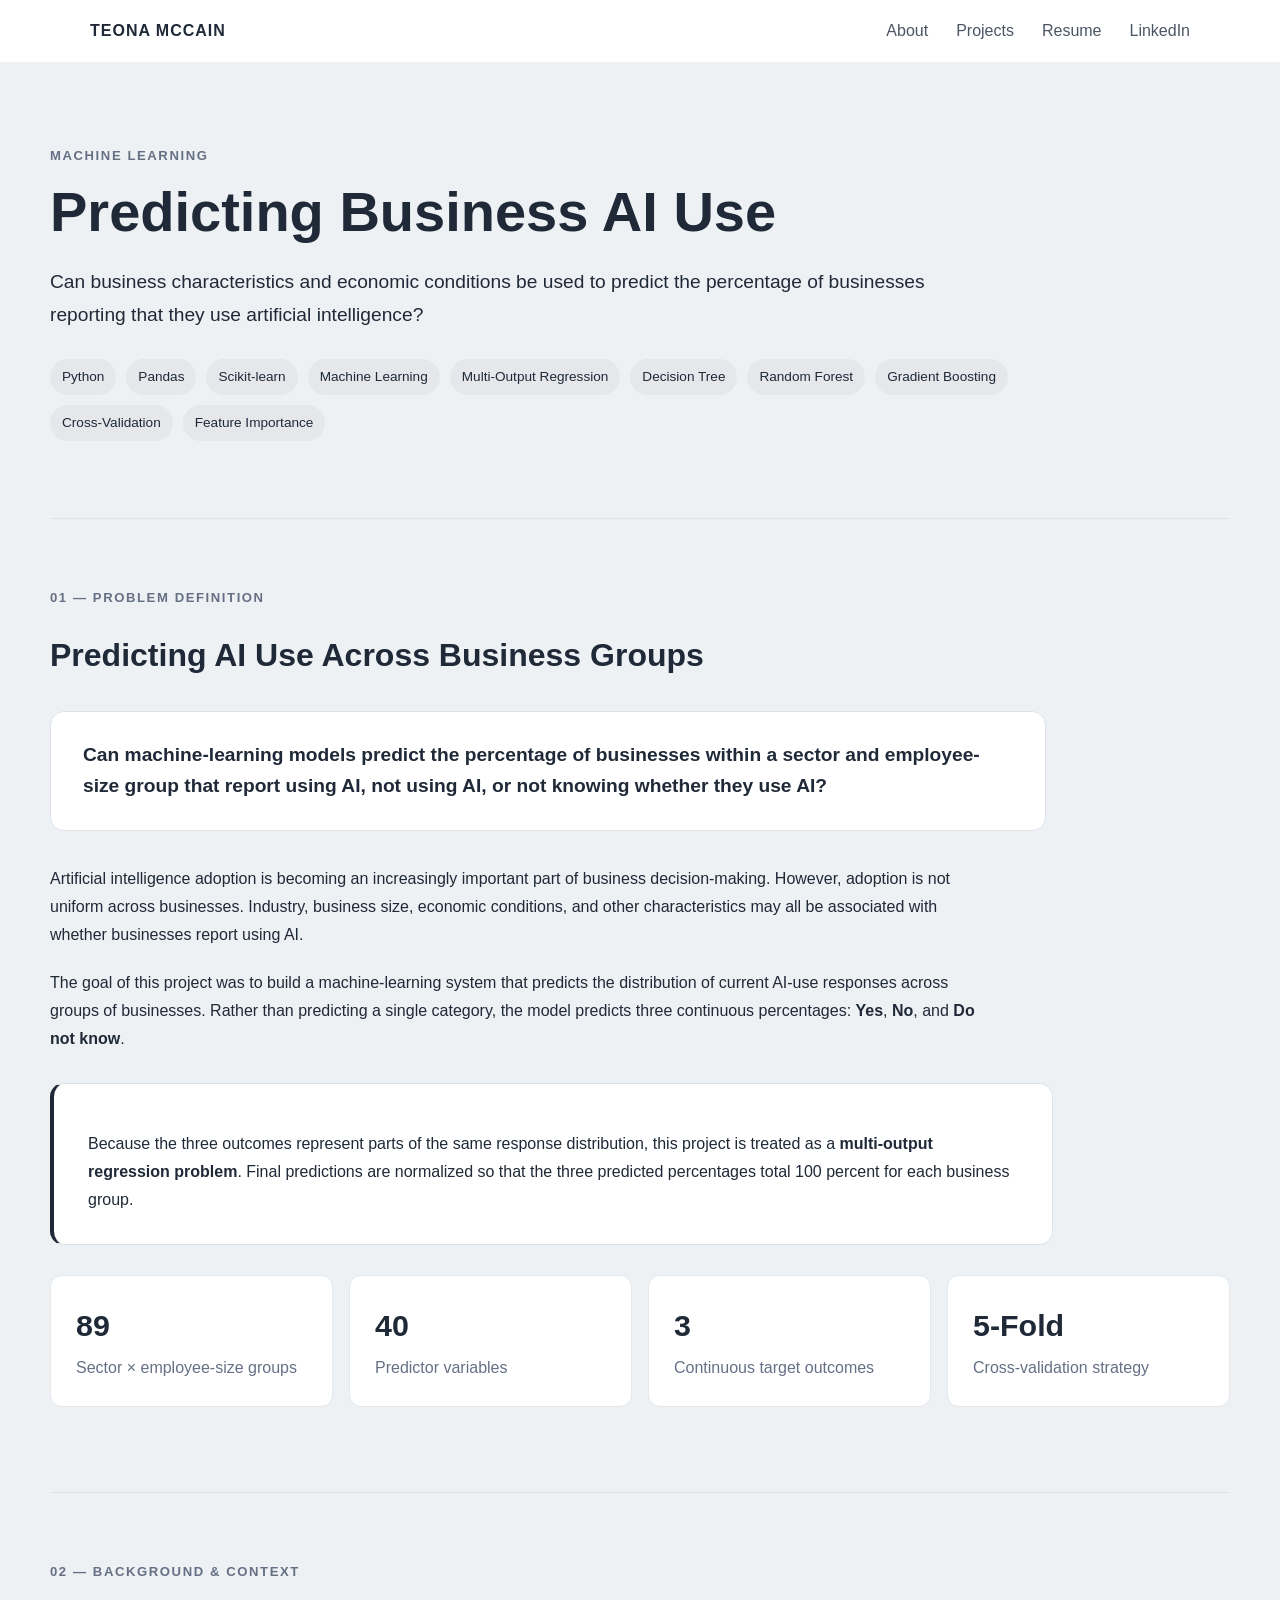
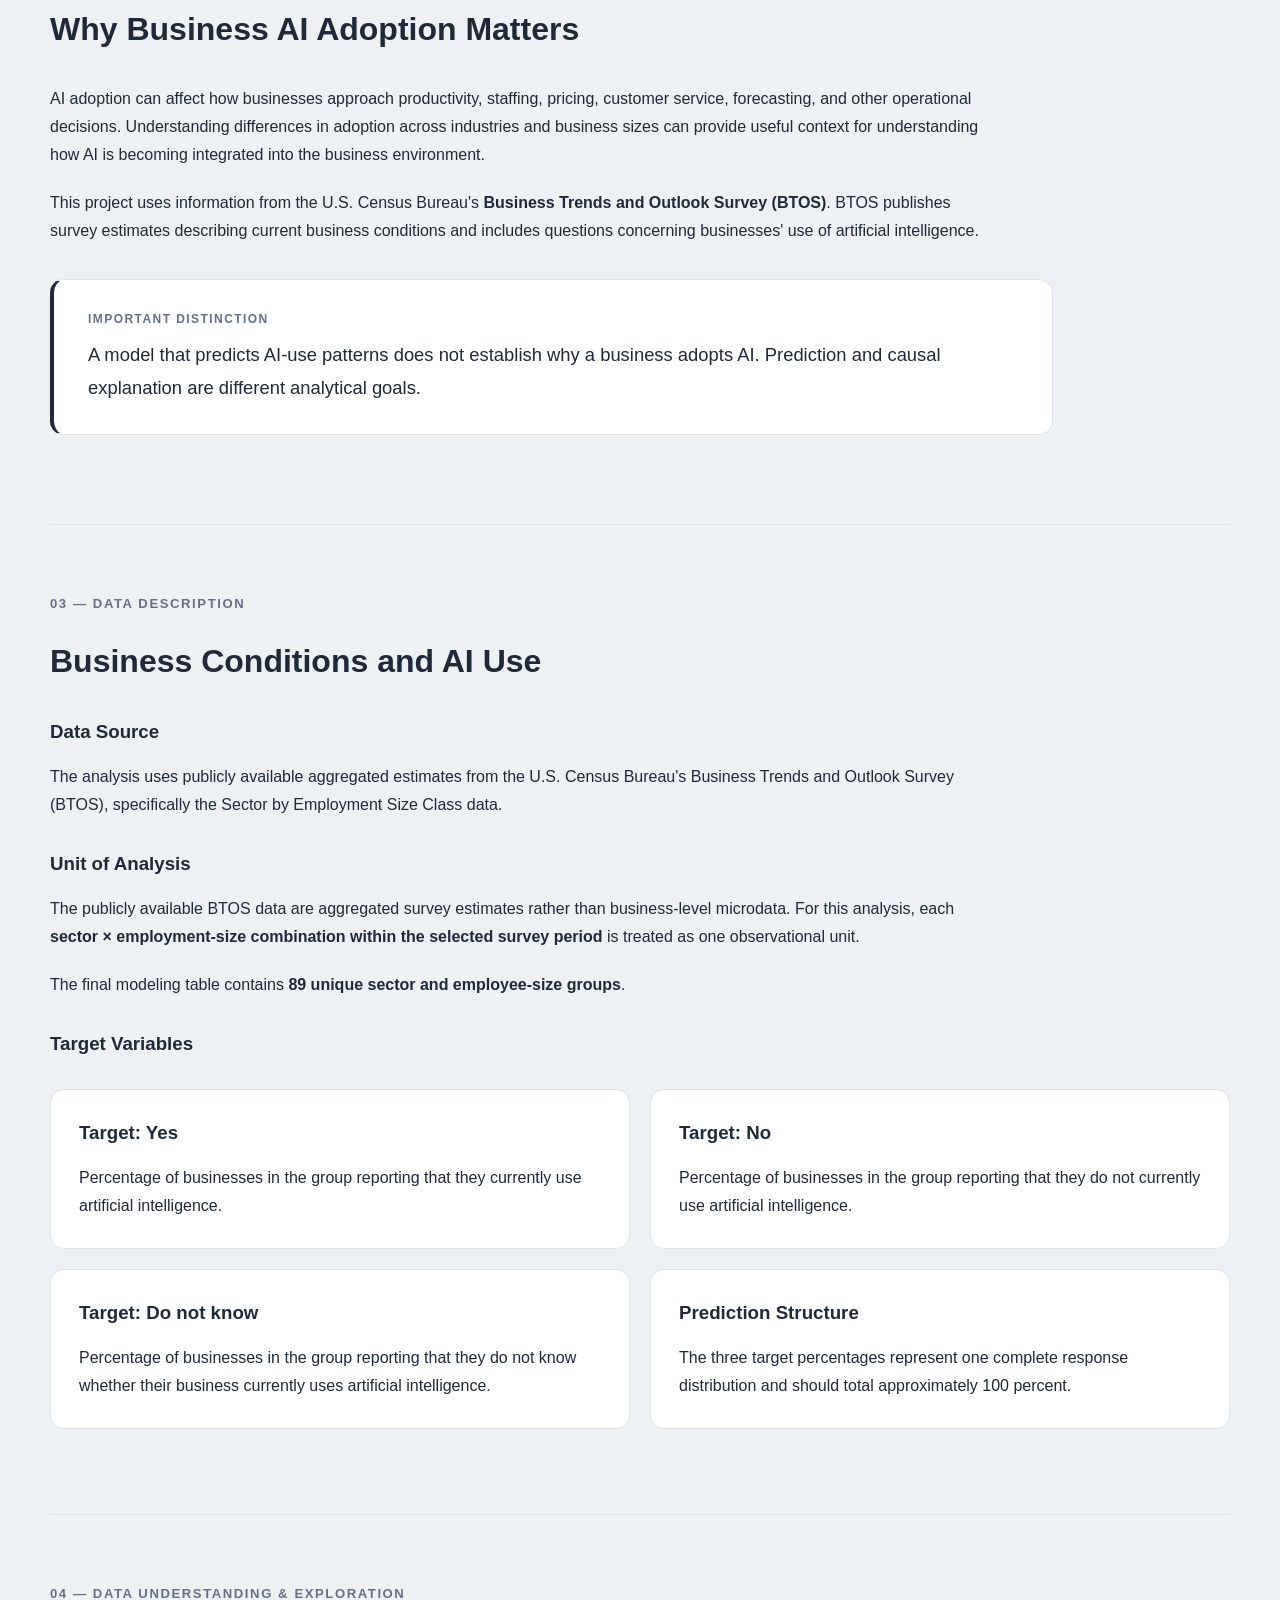
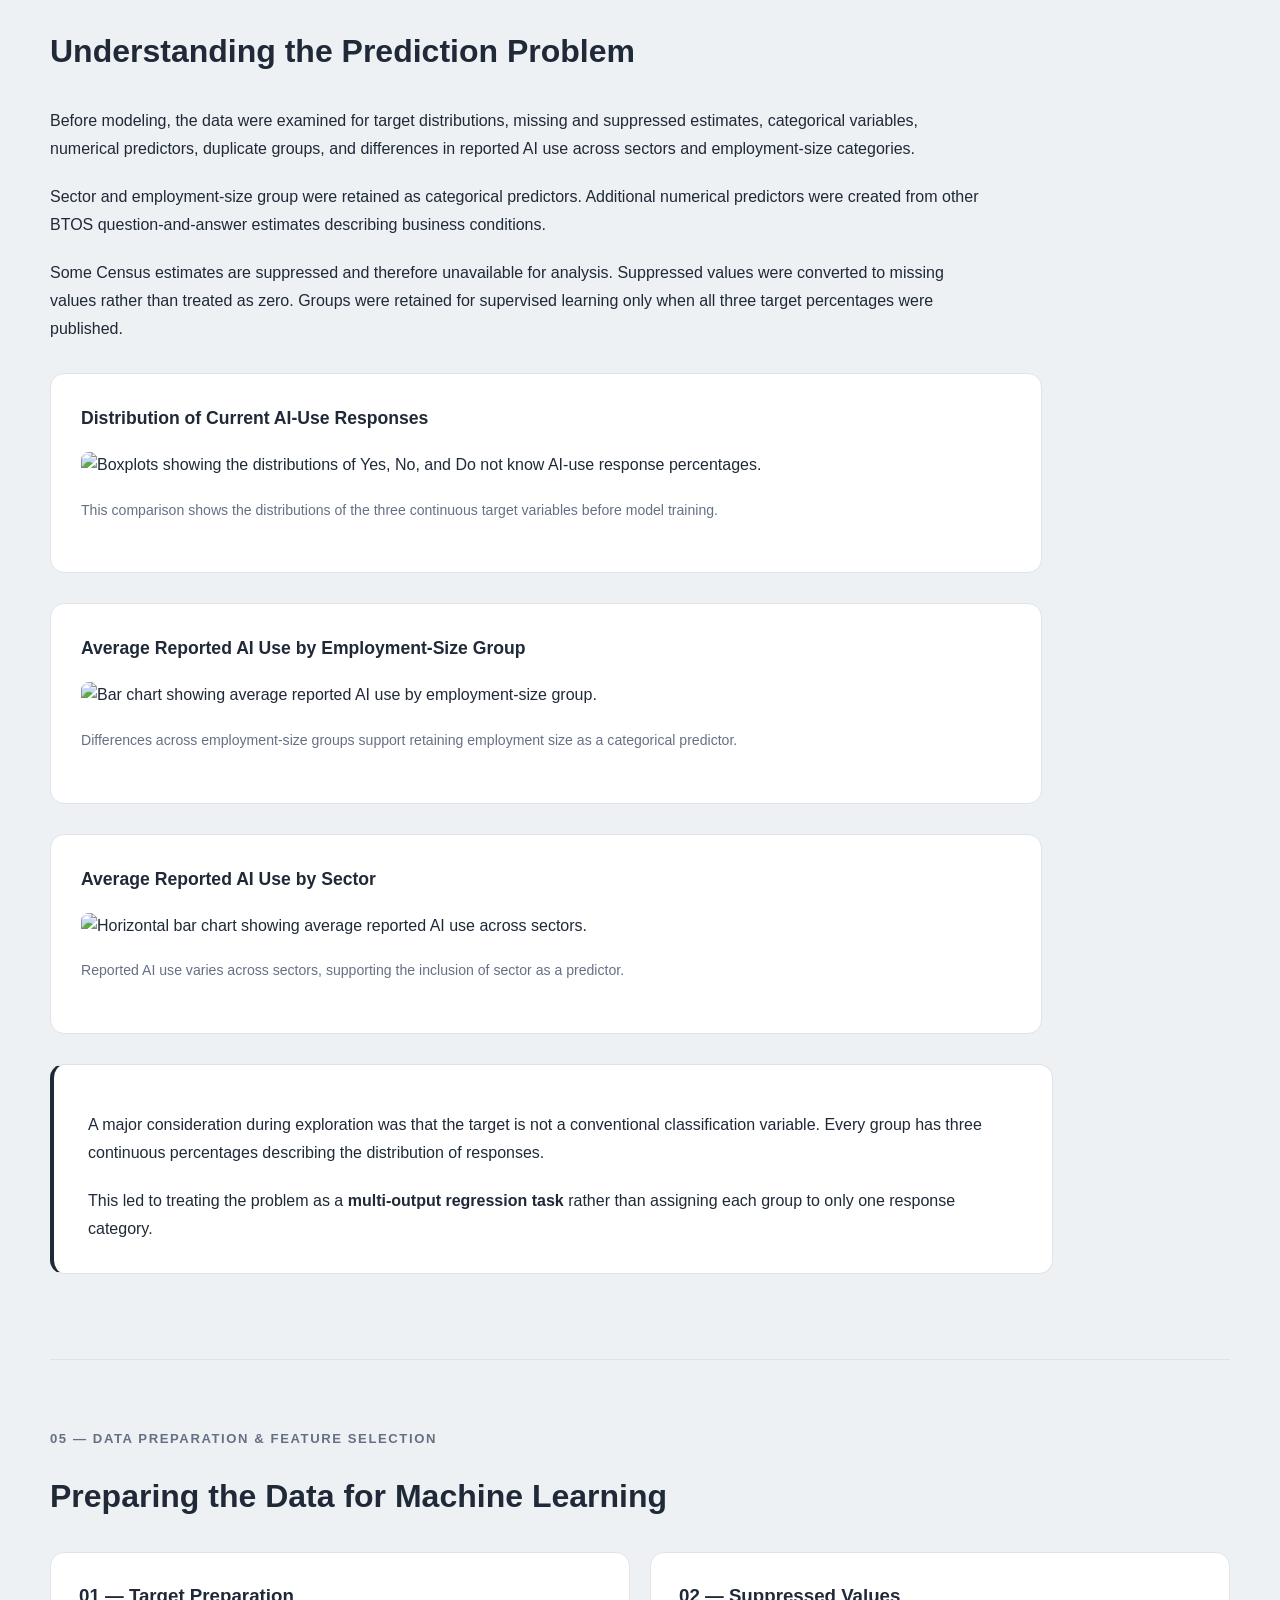
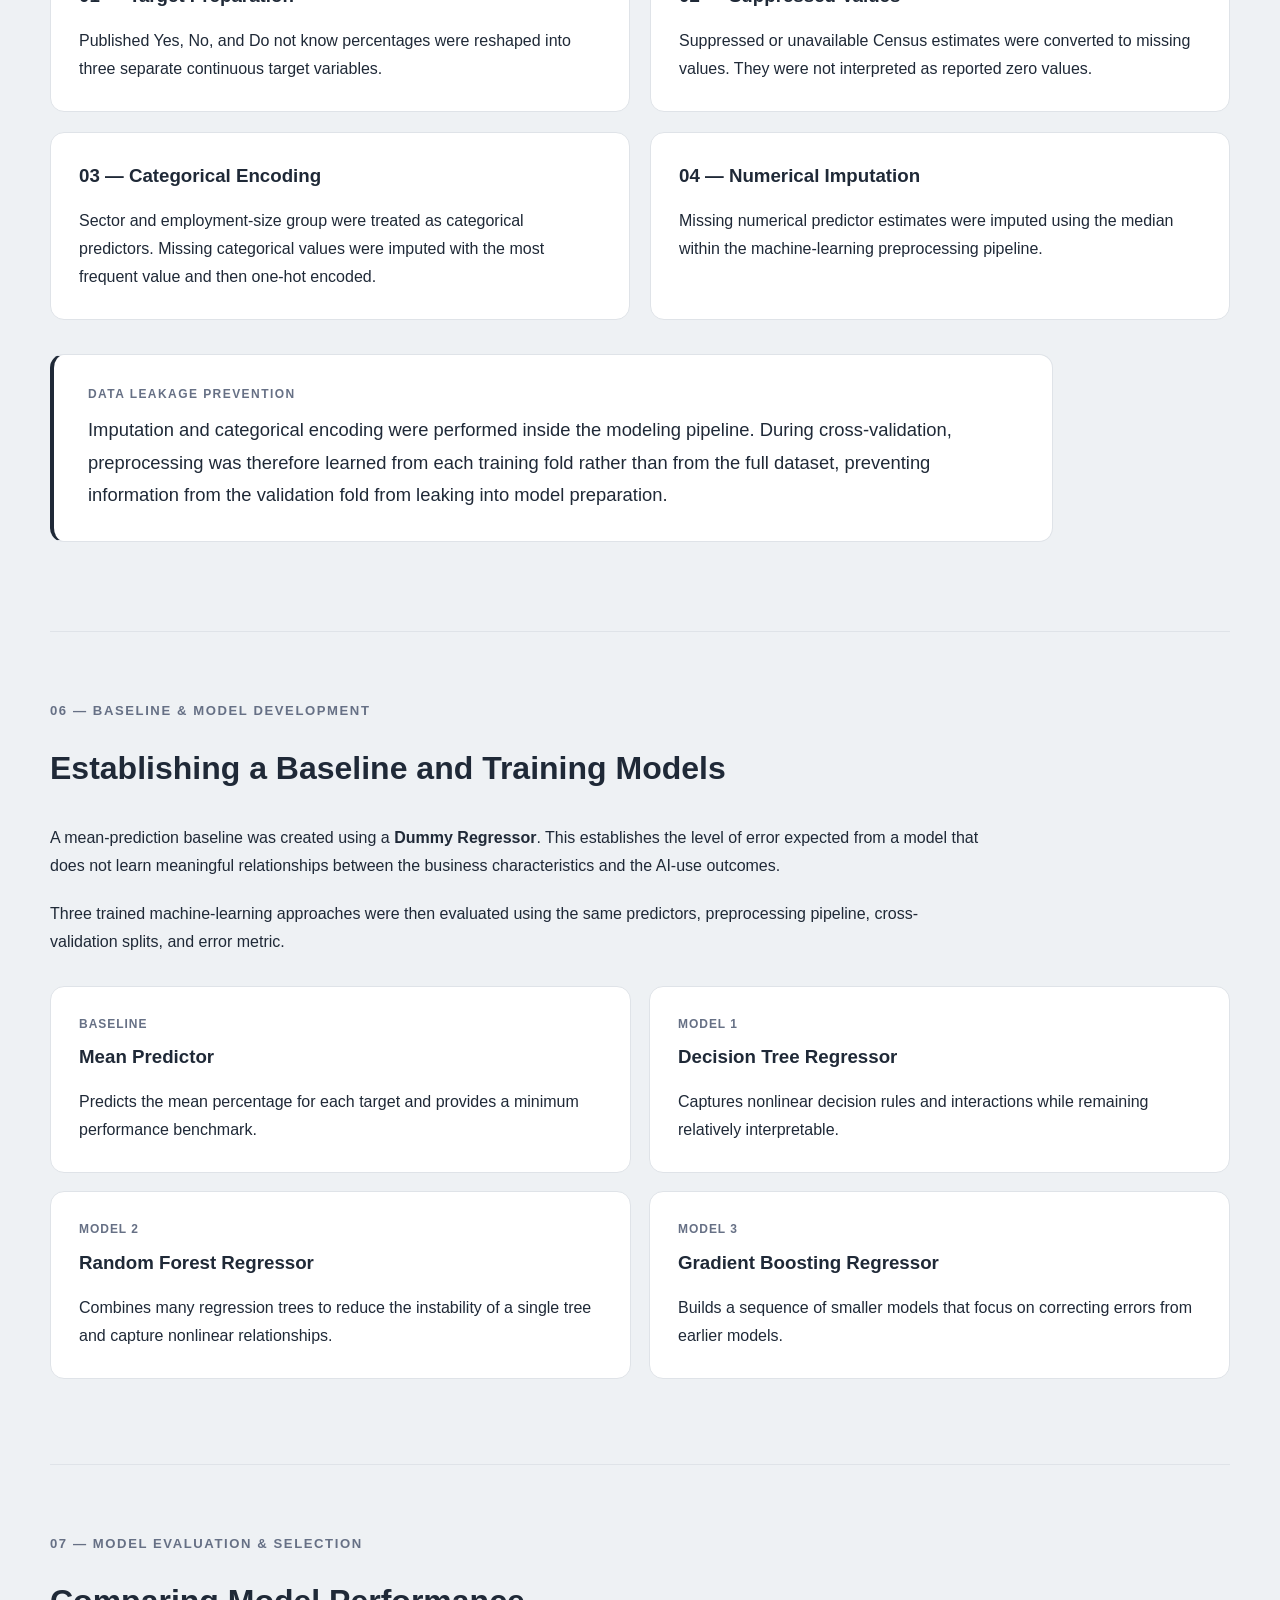
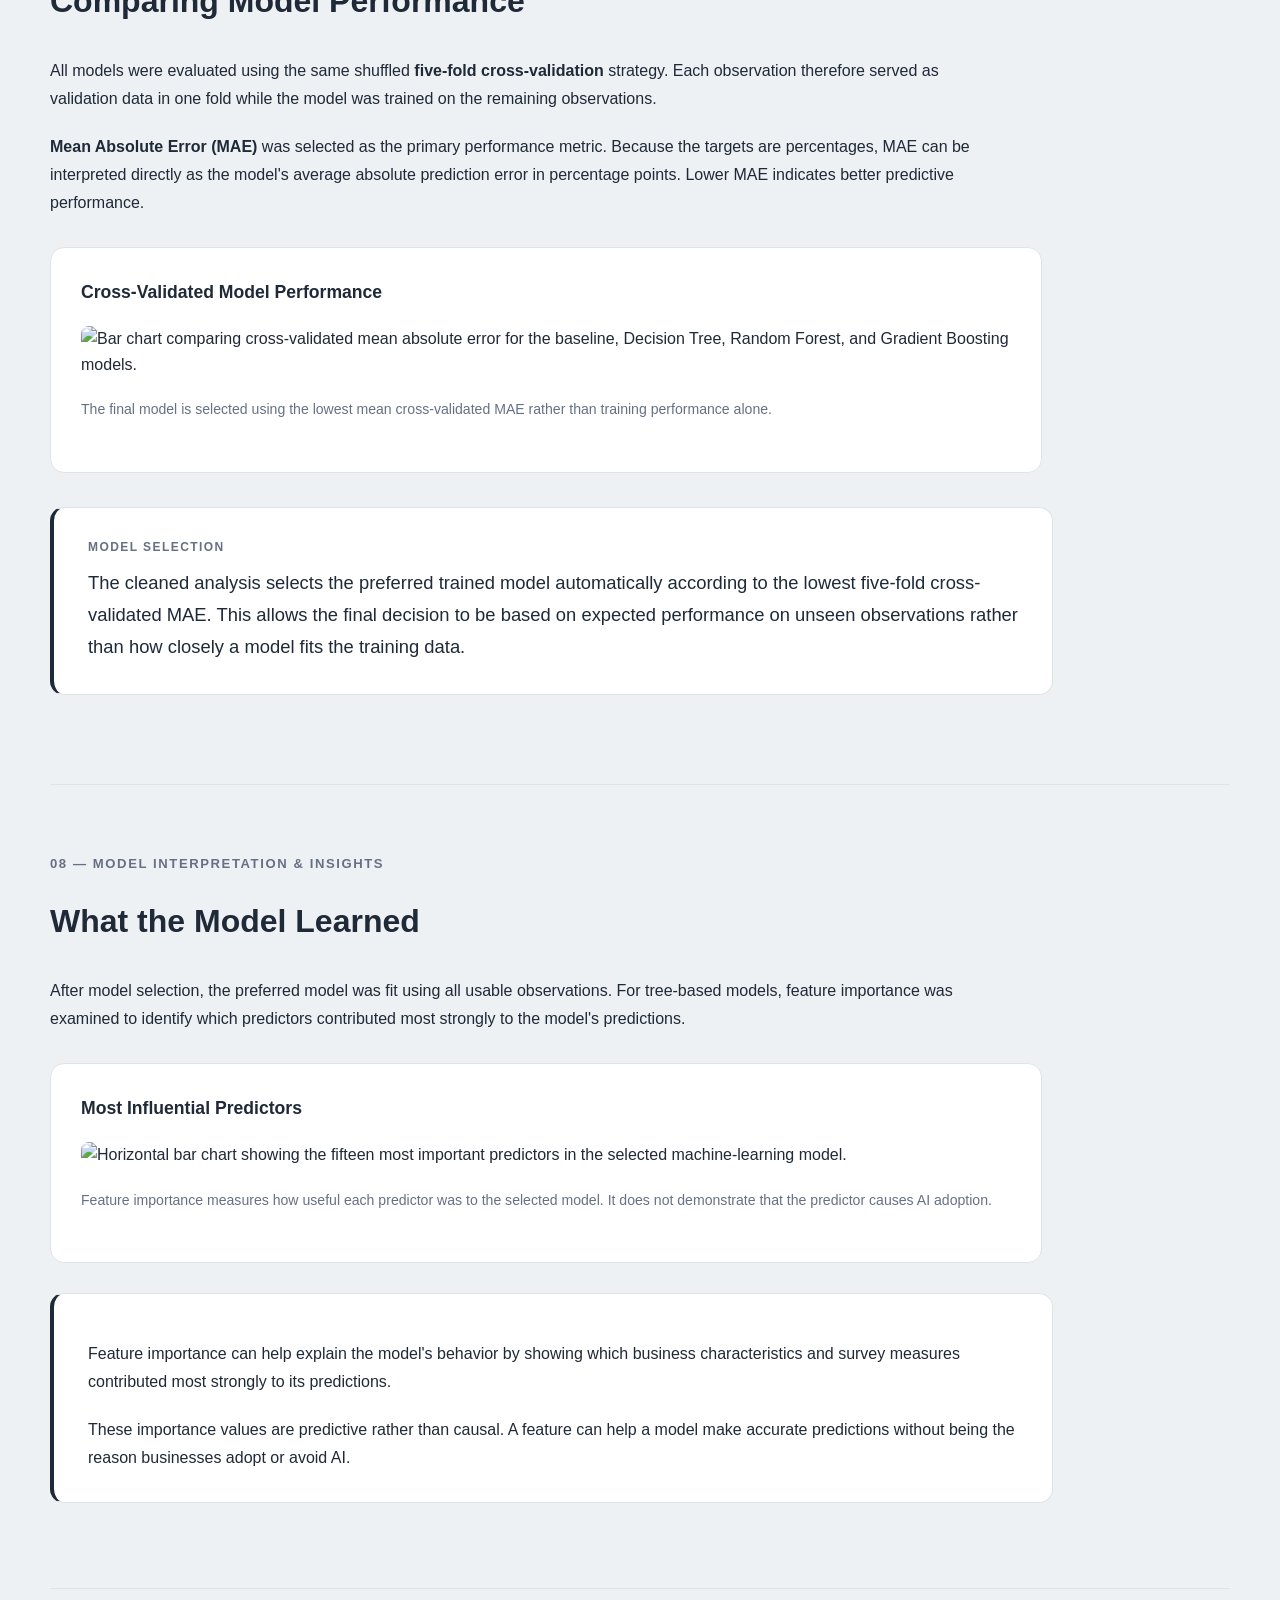
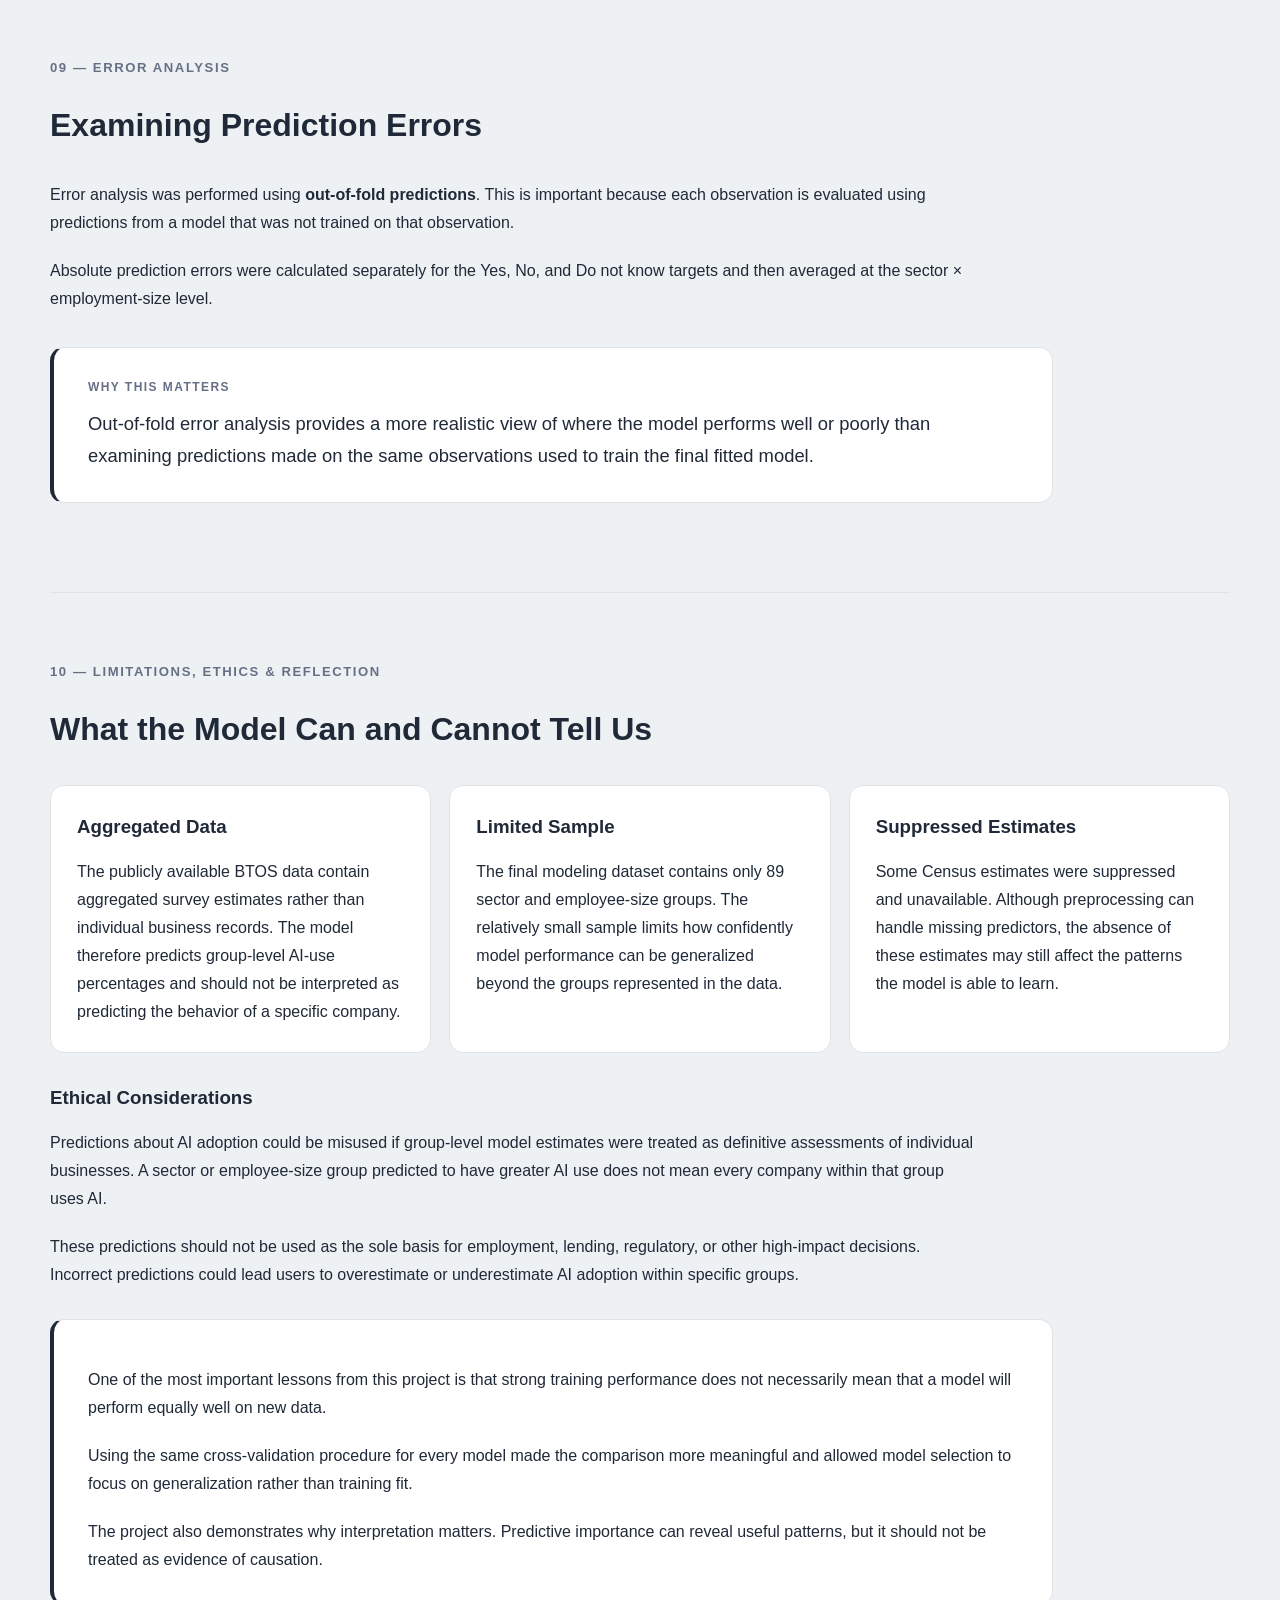
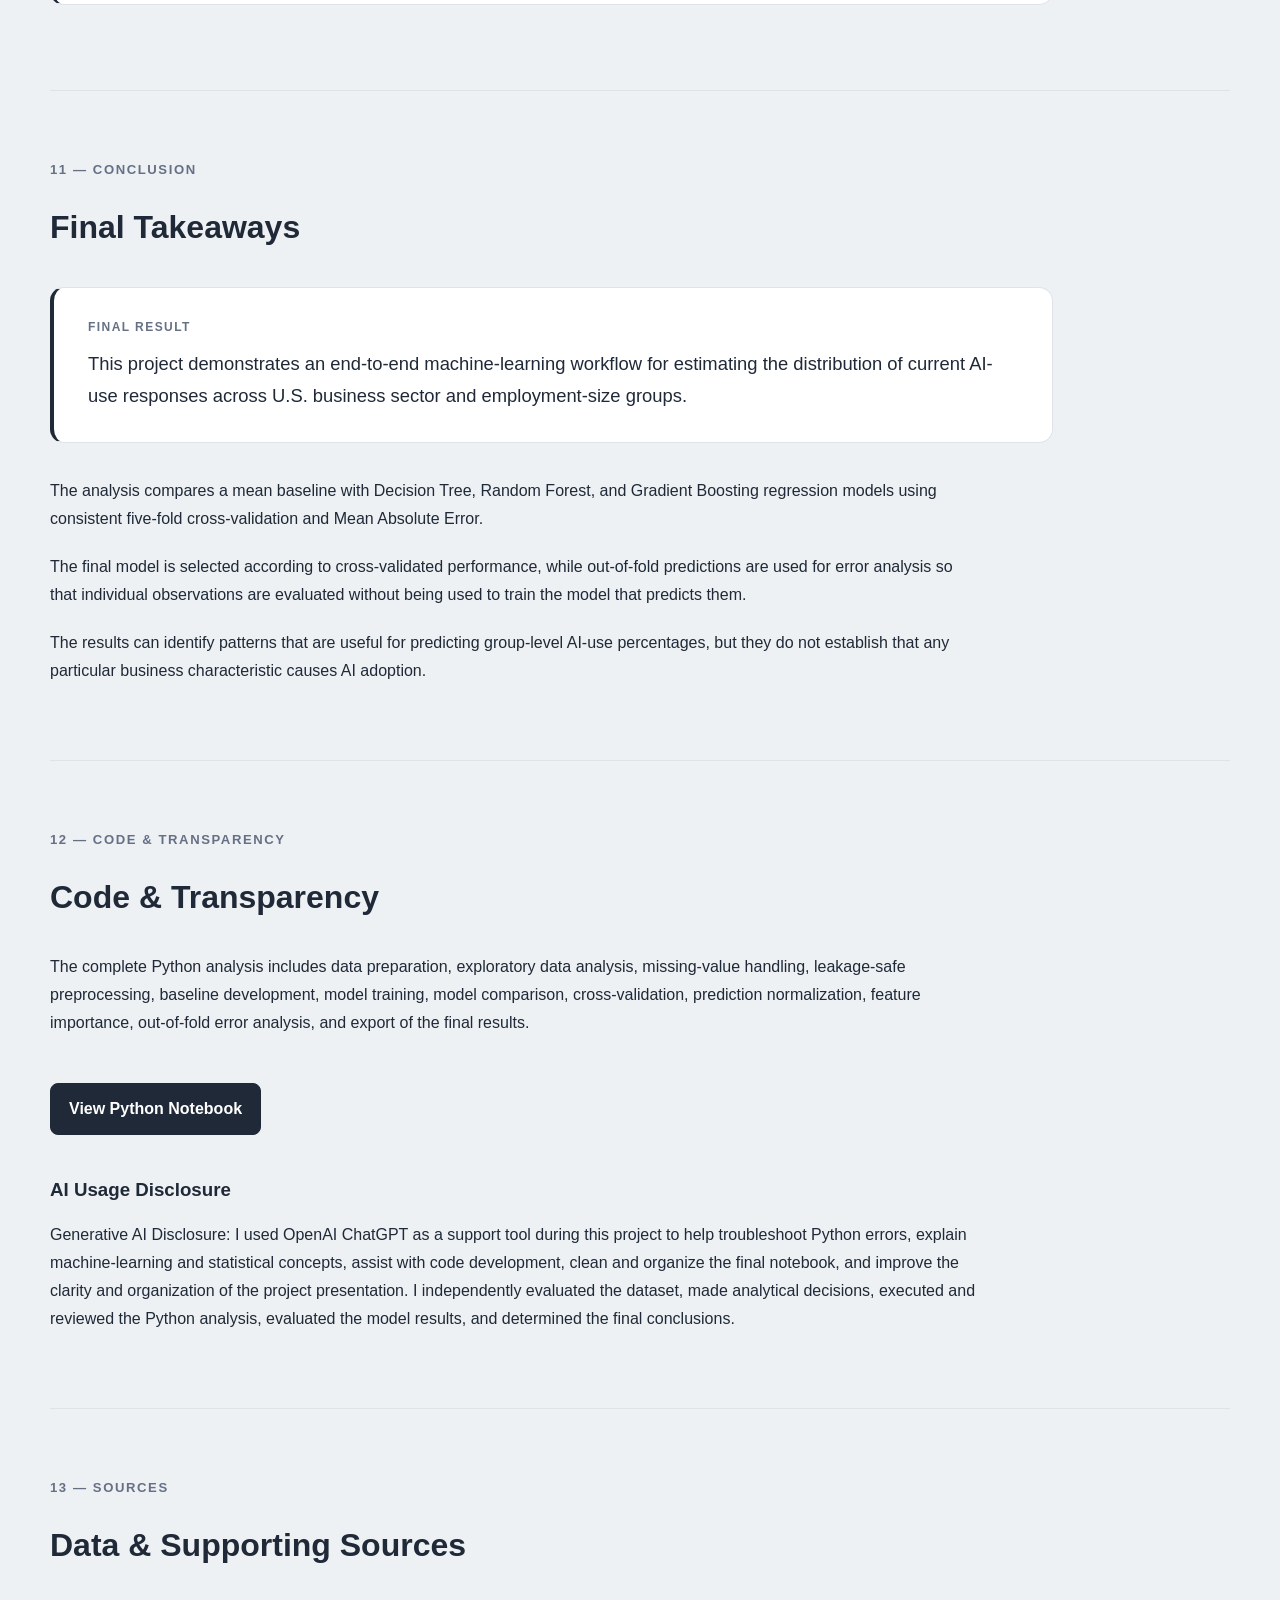
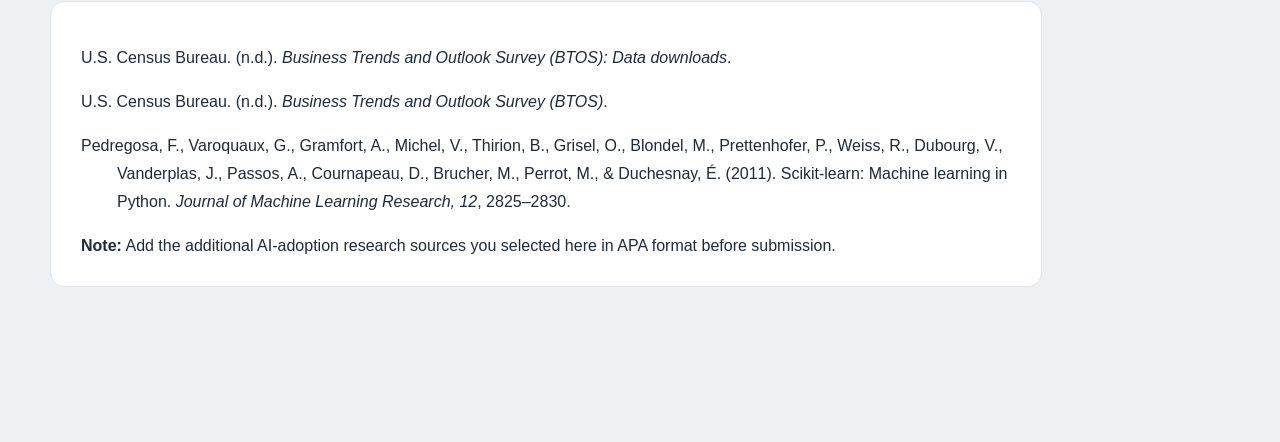
==== projects/ai-business-revenue/index.html @ 77394ac9 "Updated my source code" ====
<!DOCTYPE html>
<html lang="en">

<head>
    <meta charset="UTF-8">
    <meta name="viewport" content="width=device-width, initial-scale=1.0">

    <title>Predicting Business AI Use | Teona McCain</title>

    <link rel="stylesheet" href="../../assets/css/style.css">

    <style>

        /* ============================================================
           PROJECT PAGE
        ============================================================ */

        .project-page {
            max-width: 1180px;
            margin: 0 auto;
            padding: 0 32px 100px;
        }

        body {
            background: #eef1f4;
        }

        nav {
            background: #ffffff;
        }

        .project-hero {
            padding: 70px 0 55px;
            max-width: 1000px;
        }

        .project-hero h1 {
            font-size: 3.5rem;
            line-height: 1.08;
            margin: 16px 0 24px;
        }

        .project-intro {
            max-width: 900px;
            font-size: 1.2rem;
            line-height: 1.7;
        }

        .eyebrow,
        .section-number {
            font-size: 0.82rem;
            font-weight: 700;
            letter-spacing: 0.12em;
            text-transform: uppercase;
            color: #667085;
        }

        .project-tags {
            display: flex;
            flex-wrap: wrap;
            gap: 10px;
            margin-top: 28px;
        }

        .project-tags span {
            background: #e5e7eb;
            padding: 7px 12px;
            border-radius: 999px;
            font-size: 0.85rem;
        }

        .project-section {
            padding: 55px 0;
            border-top: 1px solid #dfe3e8;
        }

        .section-header {
            margin-bottom: 30px;
        }

        .project-section h2 {
            font-size: 2rem;
            margin: 8px 0 24px;
        }

        .project-section h3 {
            margin-top: 30px;
            margin-bottom: 14px;
        }

        .project-section p,
        .project-section li {
            line-height: 1.75;
        }

        .project-section p {
            max-width: 930px;
            margin-bottom: 20px;
        }


        /* ============================================================
           CARDS
        ============================================================ */

        .research-question,
        .story-card,
        .content-card,
        .model-card,
        .reflection-card,
        .callout,
        .source-card,
        .metric-card {
            background: #ffffff;
            border: 1px solid #dfe3e8;
            border-radius: 14px;
        }

        .research-question {
            padding: 28px 32px;
            margin: 25px 0 34px;
            max-width: 930px;
            font-size: 1.2rem;
            font-weight: 600;
            line-height: 1.6;
        }

        .story-card {
            border-left: 4px solid #1f2937;
            padding: 30px 34px;
            margin: 30px 0;
            max-width: 930px;
        }

        .story-card p:last-child {
            margin-bottom: 0;
        }

        .content-grid {
            display: grid;
            gap: 20px;
            margin: 30px 0;
        }

        .two-column {
            grid-template-columns: repeat(2, minmax(0, 1fr));
        }

        .content-card {
            padding: 28px;
        }

        .content-card h3 {
            margin-top: 0;
        }

        .content-card p:last-child {
            margin-bottom: 0;
        }


        /* ============================================================
           STATS
        ============================================================ */

        .project-stats {
            display: grid;
            grid-template-columns: repeat(4, minmax(0, 1fr));
            gap: 16px;
            margin: 30px 0;
        }

        .metric-card {
            padding: 24px;
        }

        .metric-card strong {
            display: block;
            font-size: 1.9rem;
            margin-bottom: 6px;
        }

        .metric-card span {
            color: #667085;
            line-height: 1.4;
        }


        /* ============================================================
           MODEL CARDS
        ============================================================ */

        .model-grid {
            display: grid;
            grid-template-columns: repeat(2, minmax(0, 1fr));
            gap: 18px;
            margin: 30px 0;
        }

        .model-card {
            padding: 28px;
        }

        .model-card .label {
            display: block;
            font-size: 0.75rem;
            font-weight: 700;
            letter-spacing: 0.08em;
            color: #667085;
            margin-bottom: 8px;
        }

        .model-card h3 {
            margin: 0 0 12px;
        }

        .model-card p:last-child {
            margin-bottom: 0;
        }


        /* ============================================================
           TABLES
        ============================================================ */

        .table-wrapper {
            overflow-x: auto;
            margin: 28px 0 34px;
            max-width: 930px;
        }

        .results-table {
            width: 100%;
            border-collapse: collapse;
            background: #ffffff;
            border: 1px solid #dfe3e8;
            border-radius: 14px;
            overflow: hidden;
        }

        .results-table th,
        .results-table td {
            padding: 15px 18px;
            border-bottom: 1px solid #e5e7eb;
            text-align: left;
            line-height: 1.5;
        }

        .results-table th {
            background: #f7f8fa;
            font-size: 0.85rem;
            font-weight: 700;
        }

        .results-table tr:last-child td {
            border-bottom: none;
        }

        .results-table .best {
            font-weight: 700;
            color: #111827;
        }


        /* ============================================================
           CHART / IMAGE CARDS
        ============================================================ */

        .chart-card {
            background: #ffffff;
            border: 1px solid #dfe3e8;
            border-radius: 14px;
            padding: 30px;
            max-width: 930px;
            margin: 30px 0;
        }

        .chart-title {
            font-weight: 700;
            font-size: 1.1rem;
            margin-bottom: 20px;
        }

        .chart-card img {
            width: 100%;
            height: auto;
            display: block;
            border-radius: 8px;
        }

        .chart-note {
            color: #667085;
            font-size: 0.88rem;
            margin-top: 20px;
            margin-bottom: 0;
        }


        /* ============================================================
           CALLOUT
        ============================================================ */

        .callout {
            border-left: 4px solid #1f2937;
            padding: 30px 34px;
            margin: 34px 0;
            max-width: 930px;
        }

        .callout-label {
            display: block;
            font-size: 0.75rem;
            font-weight: 700;
            letter-spacing: 0.12em;
            color: #667085;
            margin-bottom: 10px;
        }

        .callout p {
            margin: 0;
            font-size: 1.15rem;
        }


        /* ============================================================
           REFLECTION
        ============================================================ */

        .reflection-grid {
            display: grid;
            grid-template-columns: repeat(3, minmax(0, 1fr));
            gap: 18px;
            margin-top: 30px;
        }

        .reflection-card {
            padding: 26px;
        }

        .reflection-card h3 {
            margin: 0 0 14px;
        }

        .reflection-card p {
            margin-bottom: 0;
        }


        /* ============================================================
           BUTTONS
        ============================================================ */

        .project-buttons {
            display: flex;
            flex-wrap: wrap;
            gap: 12px;
            margin: 28px 0 40px;
        }

        .project-buttons .button {
            display: inline-block;
            padding: 12px 18px;
            border: 1px solid #cbd0d6;
            border-radius: 8px;
            text-decoration: none;
            color: #1f2937;
            background: #ffffff;
            font-weight: 600;
        }

        .project-buttons .button.primary {
            background: #1f2937;
            color: #ffffff;
            border-color: #1f2937;
        }

        .project-buttons .button:hover {
            opacity: 0.9;
        }


        /* ============================================================
           SOURCE CARD
        ============================================================ */

        .source-card {
            padding: 26px 30px;
            max-width: 930px;
        }

        .source-card p {
            margin-bottom: 16px;
        }

        .source-card p:last-child {
            margin-bottom: 0;
        }

        .source-card a {
            color: #1f2937;
        }

        .apa-reference {
            padding-left: 36px;
            text-indent: -36px;
            line-height: 1.7;
        }


        /* ============================================================
           RESPONSIVE
        ============================================================ */

        @media (max-width: 850px) {

            .project-page {
                padding: 0 20px 70px;
            }

            .project-hero {
                padding: 60px 0 50px;
            }

            .project-hero h1 {
                font-size: 2.5rem;
            }

            .two-column,
            .model-grid,
            .reflection-grid,
            .project-stats {
                grid-template-columns: 1fr;
            }
        }

    </style>
</head>


<body>

<nav>
    <div class="nav-container">

        <a class="logo" href="../../index.html">
            TEONA MCCAIN
        </a>

        <div class="nav-links">
            <a href="../../index.html#about">About</a>
            <a href="../../index.html#projects">Projects</a>
            <a href="../../resume.pdf" target="_blank">Resume</a>
            <a href="https://www.linkedin.com/in/teona-mccain"
               target="_blank"
               rel="noopener">
                LinkedIn
            </a>
        </div>

    </div>
</nav>


<main class="project-page">


<!-- ================================================================
     HERO
================================================================ -->

<section class="project-hero">

    <p class="eyebrow">
        MACHINE LEARNING
    </p>

    <h1>
        Predicting Business AI Use
    </h1>

    <p class="project-intro">
        Can business characteristics and economic conditions be used to predict
        the percentage of businesses reporting that they use artificial intelligence?
    </p>

    <div class="project-tags">
        <span>Python</span>
        <span>Pandas</span>
        <span>Scikit-learn</span>
        <span>Machine Learning</span>
        <span>Multi-Output Regression</span>
        <span>Decision Tree</span>
        <span>Random Forest</span>
        <span>Gradient Boosting</span>
        <span>Cross-Validation</span>
        <span>Feature Importance</span>
    </div>

</section>


<!-- ================================================================
     01 — PROBLEM DEFINITION
================================================================ -->

<section class="project-section">

    <div class="section-header">

        <p class="section-number">
            01 — PROBLEM DEFINITION
        </p>

        <h2>
            Predicting AI Use Across Business Groups
        </h2>

    </div>

    <div class="research-question">

        Can machine-learning models predict the percentage of businesses
        within a sector and employee-size group that report using AI,
        not using AI, or not knowing whether they use AI?

    </div>

    <p>
        Artificial intelligence adoption is becoming an increasingly important
        part of business decision-making. However, adoption is not uniform
        across businesses. Industry, business size, economic conditions, and
        other characteristics may all be associated with whether businesses
        report using AI.
    </p>

    <p>
        The goal of this project was to build a machine-learning system that
        predicts the distribution of current AI-use responses across groups of
        businesses. Rather than predicting a single category, the model predicts
        three continuous percentages:
        <strong>Yes</strong>,
        <strong>No</strong>, and
        <strong>Do not know</strong>.
    </p>

    <div class="story-card">

        <p>
            Because the three outcomes represent parts of the same response
            distribution, this project is treated as a
            <strong>multi-output regression problem</strong>. Final predictions
            are normalized so that the three predicted percentages total
            100 percent for each business group.
        </p>

    </div>

    <div class="project-stats">

        <div class="metric-card">
            <strong>89</strong>
            <span>Sector × employee-size groups</span>
        </div>

        <div class="metric-card">
            <strong>40</strong>
            <span>Predictor variables</span>
        </div>

        <div class="metric-card">
            <strong>3</strong>
            <span>Continuous target outcomes</span>
        </div>

        <div class="metric-card">
            <strong>5-Fold</strong>
            <span>Cross-validation strategy</span>
        </div>

    </div>

</section>


<!-- ================================================================
     02 — BACKGROUND & CONTEXT
================================================================ -->

<section class="project-section">

    <div class="section-header">

        <p class="section-number">
            02 — BACKGROUND &amp; CONTEXT
        </p>

        <h2>
            Why Business AI Adoption Matters
        </h2>

    </div>

    <p>
        AI adoption can affect how businesses approach productivity, staffing,
        pricing, customer service, forecasting, and other operational decisions.
        Understanding differences in adoption across industries and business
        sizes can provide useful context for understanding how AI is becoming
        integrated into the business environment.
    </p>

    <p>
        This project uses information from the U.S. Census Bureau's
        <strong>Business Trends and Outlook Survey (BTOS)</strong>. BTOS
        publishes survey estimates describing current business conditions and
        includes questions concerning businesses' use of artificial intelligence.
    </p>

    <div class="callout">

        <span class="callout-label">
            IMPORTANT DISTINCTION
        </span>

        <p>
            A model that predicts AI-use patterns does not establish why a
            business adopts AI. Prediction and causal explanation are different
            analytical goals.
        </p>

    </div>

</section>


<!-- ================================================================
     03 — DATA DESCRIPTION
================================================================ -->

<section class="project-section">

    <div class="section-header">

        <p class="section-number">
            03 — DATA DESCRIPTION
        </p>

        <h2>
            Business Conditions and AI Use
        </h2>

    </div>

    <h3>
        Data Source
    </h3>

    <p>
        The analysis uses publicly available aggregated estimates from the
        U.S. Census Bureau's Business Trends and Outlook Survey (BTOS),
        specifically the Sector by Employment Size Class data.
    </p>

    <h3>
        Unit of Analysis
    </h3>

    <p>
        The publicly available BTOS data are aggregated survey estimates rather
        than business-level microdata. For this analysis, each
        <strong>sector × employment-size combination within the selected survey
        period</strong> is treated as one observational unit.
    </p>

    <p>
        The final modeling table contains <strong>89 unique sector and
        employee-size groups</strong>.
    </p>

    <h3>
        Target Variables
    </h3>

    <div class="content-grid two-column">

        <div class="content-card">

            <h3>
                Target: Yes
            </h3>

            <p>
                Percentage of businesses in the group reporting that they
                currently use artificial intelligence.
            </p>

        </div>

        <div class="content-card">

            <h3>
                Target: No
            </h3>

            <p>
                Percentage of businesses in the group reporting that they do
                not currently use artificial intelligence.
            </p>

        </div>

        <div class="content-card">

            <h3>
                Target: Do not know
            </h3>

            <p>
                Percentage of businesses in the group reporting that they do
                not know whether their business currently uses artificial
                intelligence.
            </p>

        </div>

        <div class="content-card">

            <h3>
                Prediction Structure
            </h3>

            <p>
                The three target percentages represent one complete response
                distribution and should total approximately 100 percent.
            </p>

        </div>

    </div>

</section>


<!-- ================================================================
     04 — DATA UNDERSTANDING
================================================================ -->

<section class="project-section">

    <div class="section-header">

        <p class="section-number">
            04 — DATA UNDERSTANDING &amp; EXPLORATION
        </p>

        <h2>
            Understanding the Prediction Problem
        </h2>

    </div>

    <p>
        Before modeling, the data were examined for target distributions,
        missing and suppressed estimates, categorical variables, numerical
        predictors, duplicate groups, and differences in reported AI use
        across sectors and employment-size categories.
    </p>

    <p>
        Sector and employment-size group were retained as categorical
        predictors. Additional numerical predictors were created from other
        BTOS question-and-answer estimates describing business conditions.
    </p>

    <p>
        Some Census estimates are suppressed and therefore unavailable for
        analysis. Suppressed values were converted to missing values rather
        than treated as zero. Groups were retained for supervised learning
        only when all three target percentages were published.
    </p>


    <!-- IMAGE 1 -->
    <div class="chart-card">

        <div class="chart-title">
            Distribution of Current AI-Use Responses
        </div>

        <img
            src="eda_target_distribution.png"
            alt="Boxplots showing the distributions of Yes, No, and Do not know AI-use response percentages."
        >

        <p class="chart-note">
            This comparison shows the distributions of the three continuous
            target variables before model training.
        </p>

    </div>


    <!-- IMAGE 2 -->
    <div class="chart-card">

        <div class="chart-title">
            Average Reported AI Use by Employment-Size Group
        </div>

        <img
            src="eda_ai_use_by_employment_size.png"
            alt="Bar chart showing average reported AI use by employment-size group."
        >

        <p class="chart-note">
            Differences across employment-size groups support retaining
            employment size as a categorical predictor.
        </p>

    </div>


    <!-- IMAGE 3 -->
    <div class="chart-card">

        <div class="chart-title">
            Average Reported AI Use by Sector
        </div>

        <img
            src="eda_ai_use_by_sector.png"
            alt="Horizontal bar chart showing average reported AI use across sectors."
        >

        <p class="chart-note">
            Reported AI use varies across sectors, supporting the inclusion of
            sector as a predictor.
        </p>

    </div>


    <div class="story-card">

        <p>
            A major consideration during exploration was that the target is
            not a conventional classification variable. Every group has three
            continuous percentages describing the distribution of responses.
        </p>

        <p>
            This led to treating the problem as a
            <strong>multi-output regression task</strong> rather than assigning
            each group to only one response category.
        </p>

    </div>

</section>


<!-- ================================================================
     05 — DATA PREPARATION
================================================================ -->

<section class="project-section">

    <div class="section-header">

        <p class="section-number">
            05 — DATA PREPARATION &amp; FEATURE SELECTION
        </p>

        <h2>
            Preparing the Data for Machine Learning
        </h2>

    </div>

    <div class="content-grid two-column">

        <div class="content-card">

            <h3>
                01 — Target Preparation
            </h3>

            <p>
                Published Yes, No, and Do not know percentages were reshaped
                into three separate continuous target variables.
            </p>

        </div>


        <div class="content-card">

            <h3>
                02 — Suppressed Values
            </h3>

            <p>
                Suppressed or unavailable Census estimates were converted to
                missing values. They were not interpreted as reported zero
                values.
            </p>

        </div>


        <div class="content-card">

            <h3>
                03 — Categorical Encoding
            </h3>

            <p>
                Sector and employment-size group were treated as categorical
                predictors. Missing categorical values were imputed with the
                most frequent value and then one-hot encoded.
            </p>

        </div>


        <div class="content-card">

            <h3>
                04 — Numerical Imputation
            </h3>

            <p>
                Missing numerical predictor estimates were imputed using the
                median within the machine-learning preprocessing pipeline.
            </p>

        </div>

    </div>


    <div class="callout">

        <span class="callout-label">
            DATA LEAKAGE PREVENTION
        </span>

        <p>
            Imputation and categorical encoding were performed inside the
            modeling pipeline. During cross-validation, preprocessing was
            therefore learned from each training fold rather than from the full
            dataset, preventing information from the validation fold from
            leaking into model preparation.
        </p>

    </div>

</section>


<!-- ================================================================
     06 — BASELINE & MODEL DEVELOPMENT
================================================================ -->

<section class="project-section">

    <div class="section-header">

        <p class="section-number">
            06 — BASELINE &amp; MODEL DEVELOPMENT
        </p>

        <h2>
            Establishing a Baseline and Training Models
        </h2>

    </div>

    <p>
        A mean-prediction baseline was created using a
        <strong>Dummy Regressor</strong>. This establishes the level of error
        expected from a model that does not learn meaningful relationships
        between the business characteristics and the AI-use outcomes.
    </p>

    <p>
        Three trained machine-learning approaches were then evaluated using
        the same predictors, preprocessing pipeline, cross-validation splits,
        and error metric.
    </p>


    <div class="model-grid">

        <div class="model-card">

            <span class="label">
                BASELINE
            </span>

            <h3>
                Mean Predictor
            </h3>

            <p>
                Predicts the mean percentage for each target and provides a
                minimum performance benchmark.
            </p>

        </div>


        <div class="model-card">

            <span class="label">
                MODEL 1
            </span>

            <h3>
                Decision Tree Regressor
            </h3>

            <p>
                Captures nonlinear decision rules and interactions while
                remaining relatively interpretable.
            </p>

        </div>


        <div class="model-card">

            <span class="label">
                MODEL 2
            </span>

            <h3>
                Random Forest Regressor
            </h3>

            <p>
                Combines many regression trees to reduce the instability of a
                single tree and capture nonlinear relationships.
            </p>

        </div>


        <div class="model-card">

            <span class="label">
                MODEL 3
            </span>

            <h3>
                Gradient Boosting Regressor
            </h3>

            <p>
                Builds a sequence of smaller models that focus on correcting
                errors from earlier models.
            </p>

        </div>

    </div>

</section>


<!-- ================================================================
     07 — MODEL EVALUATION
================================================================ -->

<section class="project-section">

    <div class="section-header">

        <p class="section-number">
            07 — MODEL EVALUATION &amp; SELECTION
        </p>

        <h2>
            Comparing Model Performance
        </h2>

    </div>

    <p>
        All models were evaluated using the same shuffled
        <strong>five-fold cross-validation</strong> strategy. Each observation
        therefore served as validation data in one fold while the model was
        trained on the remaining observations.
    </p>

    <p>
        <strong>Mean Absolute Error (MAE)</strong> was selected as the primary
        performance metric. Because the targets are percentages, MAE can be
        interpreted directly as the model's average absolute prediction error
        in percentage points. Lower MAE indicates better predictive performance.
    </p>


    <!-- IMAGE 4 -->
    <div class="chart-card">

        <div class="chart-title">
            Cross-Validated Model Performance
        </div>

        <img
            src="model_comparison_mae.png"
            alt="Bar chart comparing cross-validated mean absolute error for the baseline, Decision Tree, Random Forest, and Gradient Boosting models."
        >

        <p class="chart-note">
            The final model is selected using the lowest mean cross-validated
            MAE rather than training performance alone.
        </p>

    </div>


    <div class="callout">

        <span class="callout-label">
            MODEL SELECTION
        </span>

        <p>
            The cleaned analysis selects the preferred trained model
            automatically according to the lowest five-fold cross-validated
            MAE. This allows the final decision to be based on expected
            performance on unseen observations rather than how closely a model
            fits the training data.
        </p>

    </div>

</section>


<!-- ================================================================
     08 — MODEL INTERPRETATION
================================================================ -->

<section class="project-section">

    <div class="section-header">

        <p class="section-number">
            08 — MODEL INTERPRETATION &amp; INSIGHTS
        </p>

        <h2>
            What the Model Learned
        </h2>

    </div>

    <p>
        After model selection, the preferred model was fit using all usable
        observations. For tree-based models, feature importance was examined
        to identify which predictors contributed most strongly to the model's
        predictions.
    </p>


    <!-- IMAGE 5 -->
    <div class="chart-card">

        <div class="chart-title">
            Most Influential Predictors
        </div>

        <img
            src="feature_importance.png"
            alt="Horizontal bar chart showing the fifteen most important predictors in the selected machine-learning model."
        >

        <p class="chart-note">
            Feature importance measures how useful each predictor was to the
            selected model. It does not demonstrate that the predictor causes
            AI adoption.
        </p>

    </div>


    <div class="story-card">

        <p>
            Feature importance can help explain the model's behavior by showing
            which business characteristics and survey measures contributed most
            strongly to its predictions.
        </p>

        <p>
            These importance values are predictive rather than causal.
            A feature can help a model make accurate predictions without being
            the reason businesses adopt or avoid AI.
        </p>

    </div>

</section>


<!-- ================================================================
     09 — ERROR ANALYSIS
================================================================ -->

<section class="project-section">

    <div class="section-header">

        <p class="section-number">
            09 — ERROR ANALYSIS
        </p>

        <h2>
            Examining Prediction Errors
        </h2>

    </div>

    <p>
        Error analysis was performed using
        <strong>out-of-fold predictions</strong>. This is important because
        each observation is evaluated using predictions from a model that was
        not trained on that observation.
    </p>

    <p>
        Absolute prediction errors were calculated separately for the
        Yes, No, and Do not know targets and then averaged at the
        sector × employment-size level.
    </p>

    <div class="callout">

        <span class="callout-label">
            WHY THIS MATTERS
        </span>

        <p>
            Out-of-fold error analysis provides a more realistic view of where
            the model performs well or poorly than examining predictions made
            on the same observations used to train the final fitted model.
        </p>

    </div>

</section>


<!-- ================================================================
     10 — LIMITATIONS, ETHICS & REFLECTION
================================================================ -->

<section class="project-section">

    <div class="section-header">

        <p class="section-number">
            10 — LIMITATIONS, ETHICS &amp; REFLECTION
        </p>

        <h2>
            What the Model Can and Cannot Tell Us
        </h2>

    </div>


    <div class="reflection-grid">

        <div class="reflection-card">

            <h3>
                Aggregated Data
            </h3>

            <p>
                The publicly available BTOS data contain aggregated survey
                estimates rather than individual business records. The model
                therefore predicts group-level AI-use percentages and should
                not be interpreted as predicting the behavior of a specific
                company.
            </p>

        </div>


        <div class="reflection-card">

            <h3>
                Limited Sample
            </h3>

            <p>
                The final modeling dataset contains only 89 sector and
                employee-size groups. The relatively small sample limits how
                confidently model performance can be generalized beyond the
                groups represented in the data.
            </p>

        </div>


        <div class="reflection-card">

            <h3>
                Suppressed Estimates
            </h3>

            <p>
                Some Census estimates were suppressed and unavailable.
                Although preprocessing can handle missing predictors, the
                absence of these estimates may still affect the patterns the
                model is able to learn.
            </p>

        </div>

    </div>


    <h3>
        Ethical Considerations
    </h3>

    <p>
        Predictions about AI adoption could be misused if group-level model
        estimates were treated as definitive assessments of individual
        businesses. A sector or employee-size group predicted to have greater
        AI use does not mean every company within that group uses AI.
    </p>

    <p>
        These predictions should not be used as the sole basis for employment,
        lending, regulatory, or other high-impact decisions. Incorrect
        predictions could lead users to overestimate or underestimate AI
        adoption within specific groups.
    </p>


    <div class="story-card">

        <p>
            One of the most important lessons from this project is that strong
            training performance does not necessarily mean that a model will
            perform equally well on new data.
        </p>

        <p>
            Using the same cross-validation procedure for every model made the
            comparison more meaningful and allowed model selection to focus on
            generalization rather than training fit.
        </p>

        <p>
            The project also demonstrates why interpretation matters.
            Predictive importance can reveal useful patterns, but it should not
            be treated as evidence of causation.
        </p>

    </div>

</section>


<!-- ================================================================
     11 — CONCLUSION
================================================================ -->

<section class="project-section">

    <div class="section-header">

        <p class="section-number">
            11 — CONCLUSION
        </p>

        <h2>
            Final Takeaways
        </h2>

    </div>


    <div class="callout">

        <span class="callout-label">
            FINAL RESULT
        </span>

        <p>
            This project demonstrates an end-to-end machine-learning workflow
            for estimating the distribution of current AI-use responses across
            U.S. business sector and employment-size groups.
        </p>

    </div>

    <p>
        The analysis compares a mean baseline with Decision Tree, Random
        Forest, and Gradient Boosting regression models using consistent
        five-fold cross-validation and Mean Absolute Error.
    </p>

    <p>
        The final model is selected according to cross-validated performance,
        while out-of-fold predictions are used for error analysis so that
        individual observations are evaluated without being used to train the
        model that predicts them.
    </p>

    <p>
        The results can identify patterns that are useful for predicting
        group-level AI-use percentages, but they do not establish that any
        particular business characteristic causes AI adoption.
    </p>

</section>


<!-- ================================================================
     12 — CODE & TRANSPARENCY
================================================================ -->

<section class="project-section">

    <div class="section-header">

        <p class="section-number">
            12 — CODE &amp; TRANSPARENCY
        </p>

        <h2>
            Code &amp; Transparency
        </h2>

    </div>

    <p>
        The complete Python analysis includes data preparation, exploratory
        data analysis, missing-value handling, leakage-safe preprocessing,
        baseline development, model training, model comparison,
        cross-validation, prediction normalization, feature importance,
        out-of-fold error analysis, and export of the final results.
    </p>


    <div class="project-buttons">

        <a
            class="button primary"
            href="analysis2.ipynb"
        >
            View Python Notebook
        </a>

    </div>


    <h3>
        AI Usage Disclosure
    </h3>

    <p>
        Generative AI Disclosure: I used OpenAI ChatGPT as a support tool
        during this project to help troubleshoot Python errors, explain
        machine-learning and statistical concepts, assist with code
        development, clean and organize the final notebook, and improve the
        clarity and organization of the project presentation. I independently
        evaluated the dataset, made analytical decisions, executed and reviewed
        the Python analysis, evaluated the model results, and determined the
        final conclusions.
    </p>

</section>


<!-- ================================================================
     13 — SOURCES
================================================================ -->

<section class="project-section">

    <div class="section-header">

        <p class="section-number">
            13 — SOURCES
        </p>

        <h2>
            Data &amp; Supporting Sources
        </h2>

    </div>


    <div class="source-card">

        <p class="apa-reference">
            U.S. Census Bureau. (n.d.).
            <em>Business Trends and Outlook Survey (BTOS): Data downloads</em>.
        </p>

        <p class="apa-reference">
            U.S. Census Bureau. (n.d.).
            <em>Business Trends and Outlook Survey (BTOS)</em>.
        </p>

        <p class="apa-reference">
            Pedregosa, F., Varoquaux, G., Gramfort, A., Michel, V.,
            Thirion, B., Grisel, O., Blondel, M., Prettenhofer, P.,
            Weiss, R., Dubourg, V., Vanderplas, J., Passos, A.,
            Cournapeau, D., Brucher, M., Perrot, M., &amp; Duchesnay, É.
            (2011). Scikit-learn: Machine learning in Python.
            <em>Journal of Machine Learning Research, 12</em>, 2825–2830.
        </p>

        <p>
            <strong>Note:</strong> Add the additional AI-adoption research
            sources you selected here in APA format before submission.
        </p>

    </div>

</section>


</main>

</body>
</html>
---- assets/css/style.css ----
body {
  font-family: Arial, Helvetica, sans-serif;
  margin: 0;
  background: #f7f8fa;
  color: #1f2937;
  line-height: 1.6;
}

.container {
  max-width: 1100px;
  margin: auto;
  padding: 40px 24px;
}

.hero {
  padding: 40px 0 50px;
}

.hero h1 {
  font-size: 3.5rem;
  line-height: 1.1;
  margin-bottom: 18px;
}

.hero p {
  font-size: 1.2rem;
  max-width: 700px;
  color: #4b5563;
}

.button {
  display: inline-block;
  padding: 12px 20px;
  margin-right: 10px;
  margin-top: 18px;
  border-radius: 8px;
  text-decoration: none;
  background: #1f2937;
  color: white;
  font-weight: 600;
}

.button.secondary {
  background: white;
  color: #1f2937;
  border: 1px solid #d1d5db;
}

.section {
  margin-top: 35px;
}

.section h2 {
  font-size: 2rem;
  margin-bottom: 24px;
}

.cards {
  display: grid;
  grid-template-columns: repeat(auto-fit, minmax(230px, 1fr));
  gap: 20px;
}

.card {
  background: white;
  padding: 24px;
  border-radius: 14px;
  border: 1px solid #e5e7eb;
  box-shadow: 0 4px 14px rgba(0, 0, 0, 0.04);
}

.card h3 {
  margin-top: 0;
}

.tag {
  display: inline-block;
  background: #e5e7eb;
  padding: 5px 10px;
  border-radius: 20px;
  font-size: 0.8rem;
  margin-right: 5px;
  margin-top: 5px;
}

.project {
  background: #ffffff;
  padding: 30px;
  border-radius: 16px;
  border: 1px solid #e5e7eb;
  margin-top: 20px;
}

.project h3 {
  font-size: 1.6rem;
  margin-top: 0;
}

footer {
  margin-top: 80px;
  padding: 30px 0;
  border-top: 1px solid #e5e7eb;
  color: #6b7280;
}

@media (max-width: 700px) {
  .hero h1 {
    font-size: 2.5rem;
  }
}

/* Navigation */

.navbar {
  background: #ffffff;
  border-bottom: 1px solid #e5e7eb;
  position: sticky;
  top: 0;
  z-index: 1000;
}

.nav-container {
  max-width: 1100px;
  margin: auto;
  padding: 18px 24px;
  display: flex;
  justify-content: space-between;
  align-items: center;
}

.logo {
  color: #1f2937;
  font-weight: 700;
  letter-spacing: 1px;
  text-decoration: none;
}

.nav-links {
  display: flex;
  gap: 28px;
}

.nav-links a {
  color: #4b5563;
  text-decoration: none;
  font-weight: 500;
}

.nav-links a:hover {
  color: #111827;
}

/* Hero redesign */

.hero {
  padding: 30px 0 50px;
}

.hero-grid {
  display: grid;
  grid-template-columns: 1.15fr 0.85fr;
  gap: 70px;
  align-items: center;
}

.eyebrow {
  font-size: 0.9rem;
  font-weight: 700;
  letter-spacing: 1.5px;
  color: #6b7280;
}

.hero h1 {
  font-size: 4rem;
  margin: 12px 0;
}

.hero h2 {
  font-size: 1.5rem;
  margin-bottom: 20px;
}

.hero-text {
  font-size: 1.15rem;
  max-width: 620px;
  color: #4b5563;
}

.hero-actions {
  margin-top: 24px;
}

.hero-panel {
  background: white;
  border: 1px solid #e5e7eb;
  border-radius: 18px;
  padding: 32px;
  box-shadow: 0 12px 30px rgba(0, 0, 0, 0.06);
}

.panel-label {
  font-size: 0.8rem;
  font-weight: 700;
  letter-spacing: 1.3px;
  color: #6b7280;
}

.hero-panel h3 {
  font-size: 1.7rem;
  line-height: 1.25;
  margin-bottom: 12px;
}

.mini-stats {
  display: grid;
  grid-template-columns: repeat(3, 1fr);
  gap: 12px;
  margin-top: 28px;
}

.mini-stats div {
  background: #f7f8fa;
  padding: 14px;
  border-radius: 10px;
  text-align: center;
}

.mini-stats strong {
  display: block;
  font-size: 1.25rem;
}

.mini-stats span {
  display: block;
  margin-top: 4px;
  font-size: 0.75rem;
  color: #6b7280;
}

@media (max-width: 800px) {
  .hero-grid {
    grid-template-columns: 1fr;
    gap: 35px;
  }

  .hero h1 {
    font-size: 3rem;
  }
}

/* Featured Project */

.section-label {
  font-size: 0.8rem;
  font-weight: 700;
  letter-spacing: 1.4px;
  color: #6b7280;
  margin-bottom: 8px;
}

.project-showcase {
  display: grid;
  grid-template-columns: 1.1fr 0.9fr;
  gap: 40px;
  margin-top: 28px;
}

.project-copy {
  background: #ffffff;
  border: 1px solid #e5e7eb;
  border-radius: 18px;
  padding: 32px;
}

.research-question {
  margin: 28px 0;
  padding: 20px;
  background: #f7f8fa;
  border-radius: 12px;
}

.research-question span {
  display: block;
  font-size: 0.75rem;
  font-weight: 700;
  letter-spacing: 1.2px;
  color: #6b7280;
  margin-bottom: 8px;
}

.research-question strong {
  display: block;
  font-size: 1.05rem;
  line-height: 1.5;
}

.project-tags {
  margin-bottom: 22px;
}

.project-details {
  display: grid;
  gap: 16px;
}

.detail-card {
  background: #ffffff;
  border: 1px solid #e5e7eb;
  border-radius: 14px;
  padding: 24px;
}

.detail-card span {
  font-size: 0.8rem;
  font-weight: 700;
  color: #6b7280;
}

.detail-card h3 {
  margin: 6px 0 8px;
}

.detail-card p {
  margin: 0;
  color: #4b5563;
}

@media (max-width: 800px) {
  .project-showcase {
    grid-template-columns: 1fr;
  }
}

/* ========================================
   AI LABOR MARKET PROJECT PAGE
======================================== */

.project-page {
    max-width: 1200px;
    margin: 0 auto;
    padding: 0 32px 80px;
}

.project-hero {
    padding: 110px 0 90px;
    max-width: 1000px;
}

.project-hero h1 {
    font-size: 3.5rem;
    line-height: 1.1;
    margin: 18px 0 24px;
}

.project-intro {
    font-size: 1.2rem;
    line-height: 1.7;
    max-width: 850px;
}

.eyebrow,
.section-number {
    font-size: 0.85rem;
    font-weight: 700;
    letter-spacing: 0.12em;
    text-transform: uppercase;
    color: #4b5563;
}

.project-tags {
    display: flex;
    flex-wrap: wrap;
    gap: 10px;
    margin-top: 30px;
}

.project-tags span {
    background: #e5e7eb;
    padding: 7px 12px;
    border-radius: 20px;
    font-size: 0.85rem;
}

.project-section {
    padding: 75px 0;
    border-top: 1px solid #e5e7eb;
}

.project-section h2 {
    font-size: 2rem;
    margin: 15px 0 30px;
}

.project-section h3 {
    margin-top: 35px;
}

.project-section p {
    max-width: 900px;
    line-height: 1.75;
    margin-bottom: 20px;
}

.research-question {
    max-width: 900px;
    padding: 25px 30px;
    margin-bottom: 35px;
    background: #ffffff;
    border: 1px solid #e5e7eb;
    border-radius: 12px;
    font-size: 1.2rem;
    font-weight: 600;
    line-height: 1.6;
}

.project-stats {
    display: grid;
    grid-template-columns: repeat(4, 1fr);
    gap: 16px;
    margin: 40px 0 50px;
}

.project-stats div {
    background: #ffffff;
    border: 1px solid #e5e7eb;
    border-radius: 12px;
    padding: 25px;
}

.project-stats strong {
    display: block;
    font-size: 1.8rem;
    margin-bottom: 6px;
}

.project-stats span {
    color: #4b5563;
}

.occupation-grid {
    display: grid;
    grid-template-columns: repeat(2, 1fr);
    gap: 16px;
    margin-top: 25px;
}

.occupation-card {
    background: #ffffff;
    border: 1px solid #e5e7eb;
    border-radius: 12px;
    padding: 25px;
}

.occupation-card span {
    font-size: 0.75rem;
    font-weight: 700;
    letter-spacing: 0.08em;
    color: #4b5563;
}

.occupation-card h3 {
    margin: 10px 0 0;
}

.project-chart {
    display: block;
    width: 100%;
    max-width: 1000px;
    height: auto;
    margin: 35px 0;
    border-radius: 10px;
}

.featured-finding {
    padding-top: 90px;
    padding-bottom: 90px;
}

.key-takeaway {
    max-width: 900px;
    margin-top: 40px;
    padding: 30px;
    background: #ffffff;
    border: 1px solid #d1d5db;
    border-radius: 12px;
}

.key-takeaway span {
    font-size: 0.75rem;
    font-weight: 700;
    letter-spacing: 0.12em;
}

.key-takeaway p {
    font-size: 1.35rem;
    font-weight: 600;
    margin: 10px 0 0;
}

.project-buttons {
    display: flex;
    flex-wrap: wrap;
    gap: 12px;
    margin: 30px 0 50px;
}

@media (max-width: 800px) {

    .project-page {
        padding: 0 20px 60px;
    }

    .project-hero {
        padding: 70px 0 60px;
    }

    .project-hero h1 {
        font-size: 2.5rem;
    }

    .project-stats,
    .occupation-grid {
        grid-template-columns: 1fr;
    }

}
.focus-stats {
    display: grid;
    grid-template-columns: repeat(3, 1fr);
    gap: 14px;
    margin-top: 28px;
}

.focus-stats > div {
    background: white;
    border: 1px solid #dfe3e8;
    border-radius: 14px;
    padding: 18px 14px;
    text-align: center;
}

.focus-stats strong {
    display: block;
    font-size: 1.35rem;
    margin-bottom: 6px;
    color: #1f2937;
}

.focus-stats span {
    display: block;
    font-size: 0.9rem;
    color: #667085;
}

@media (max-width: 700px) {
    .focus-stats {
        grid-template-columns: 1fr;
    }
}
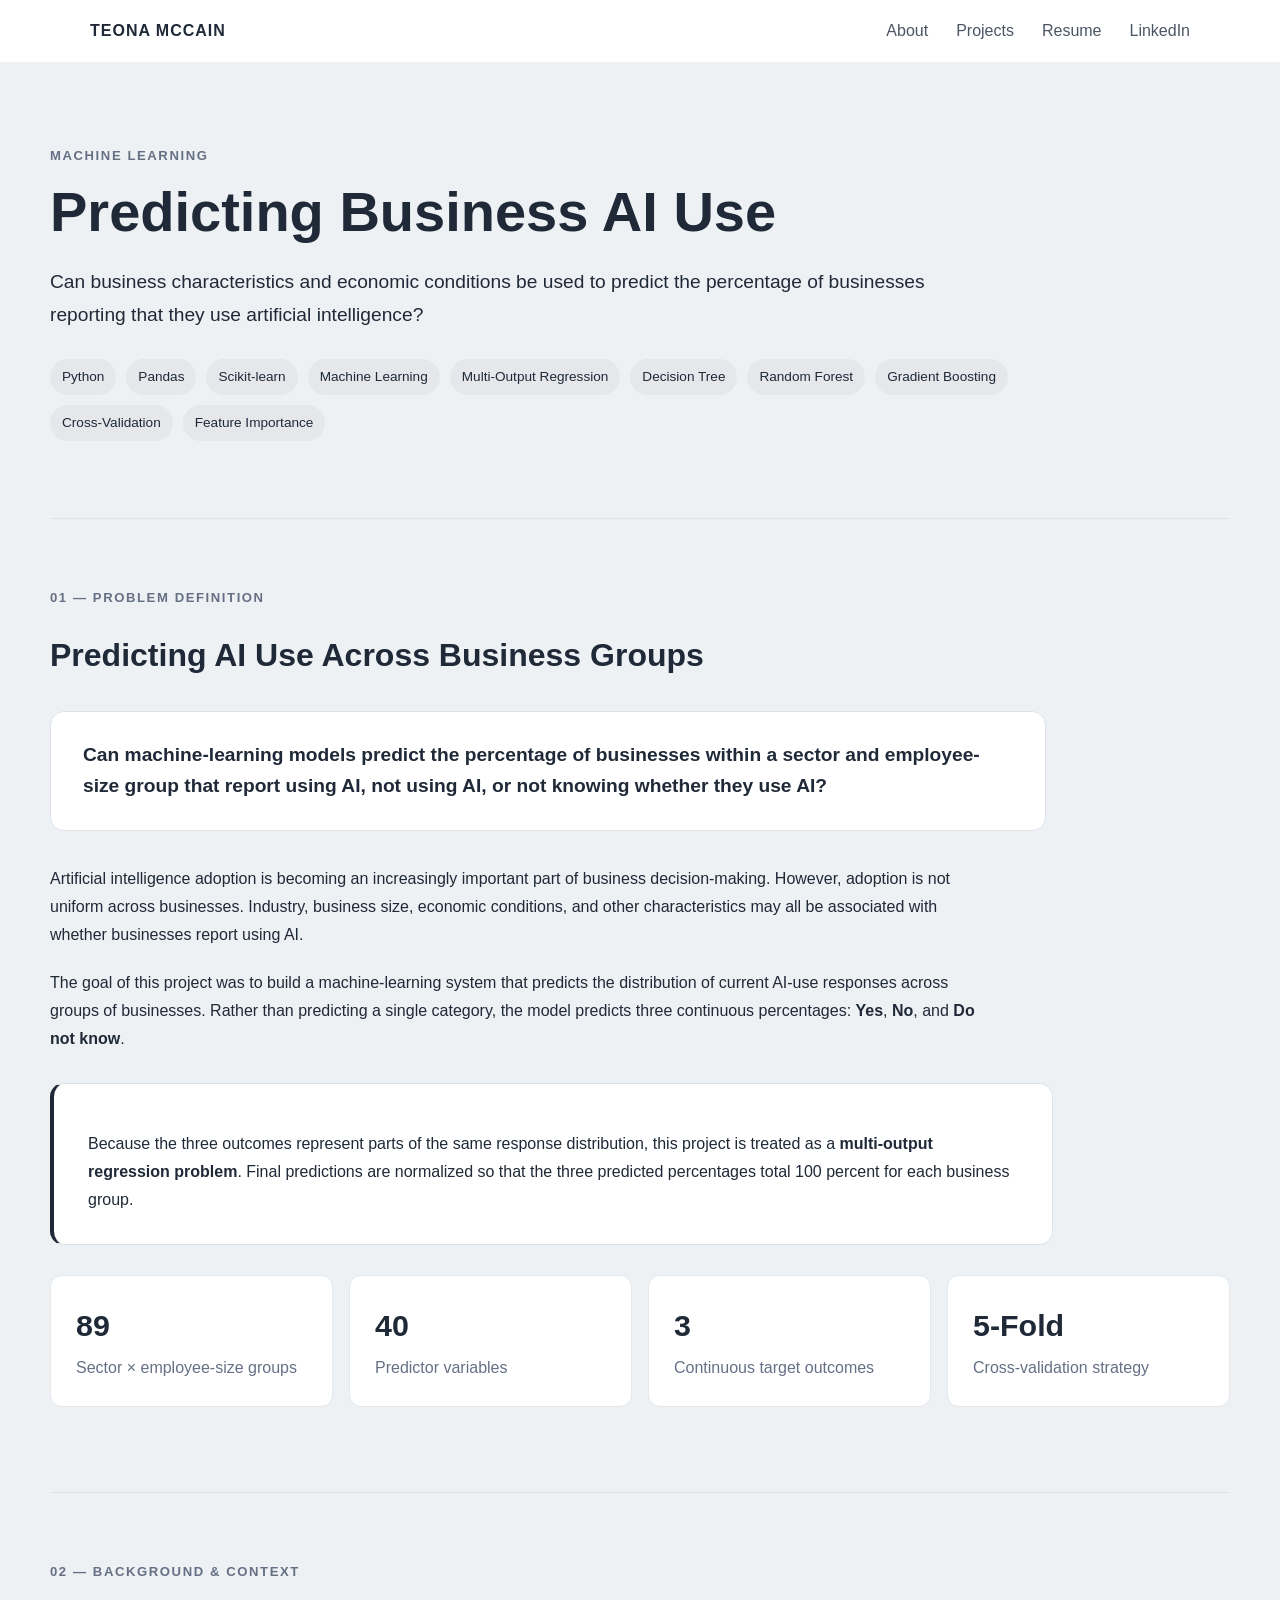
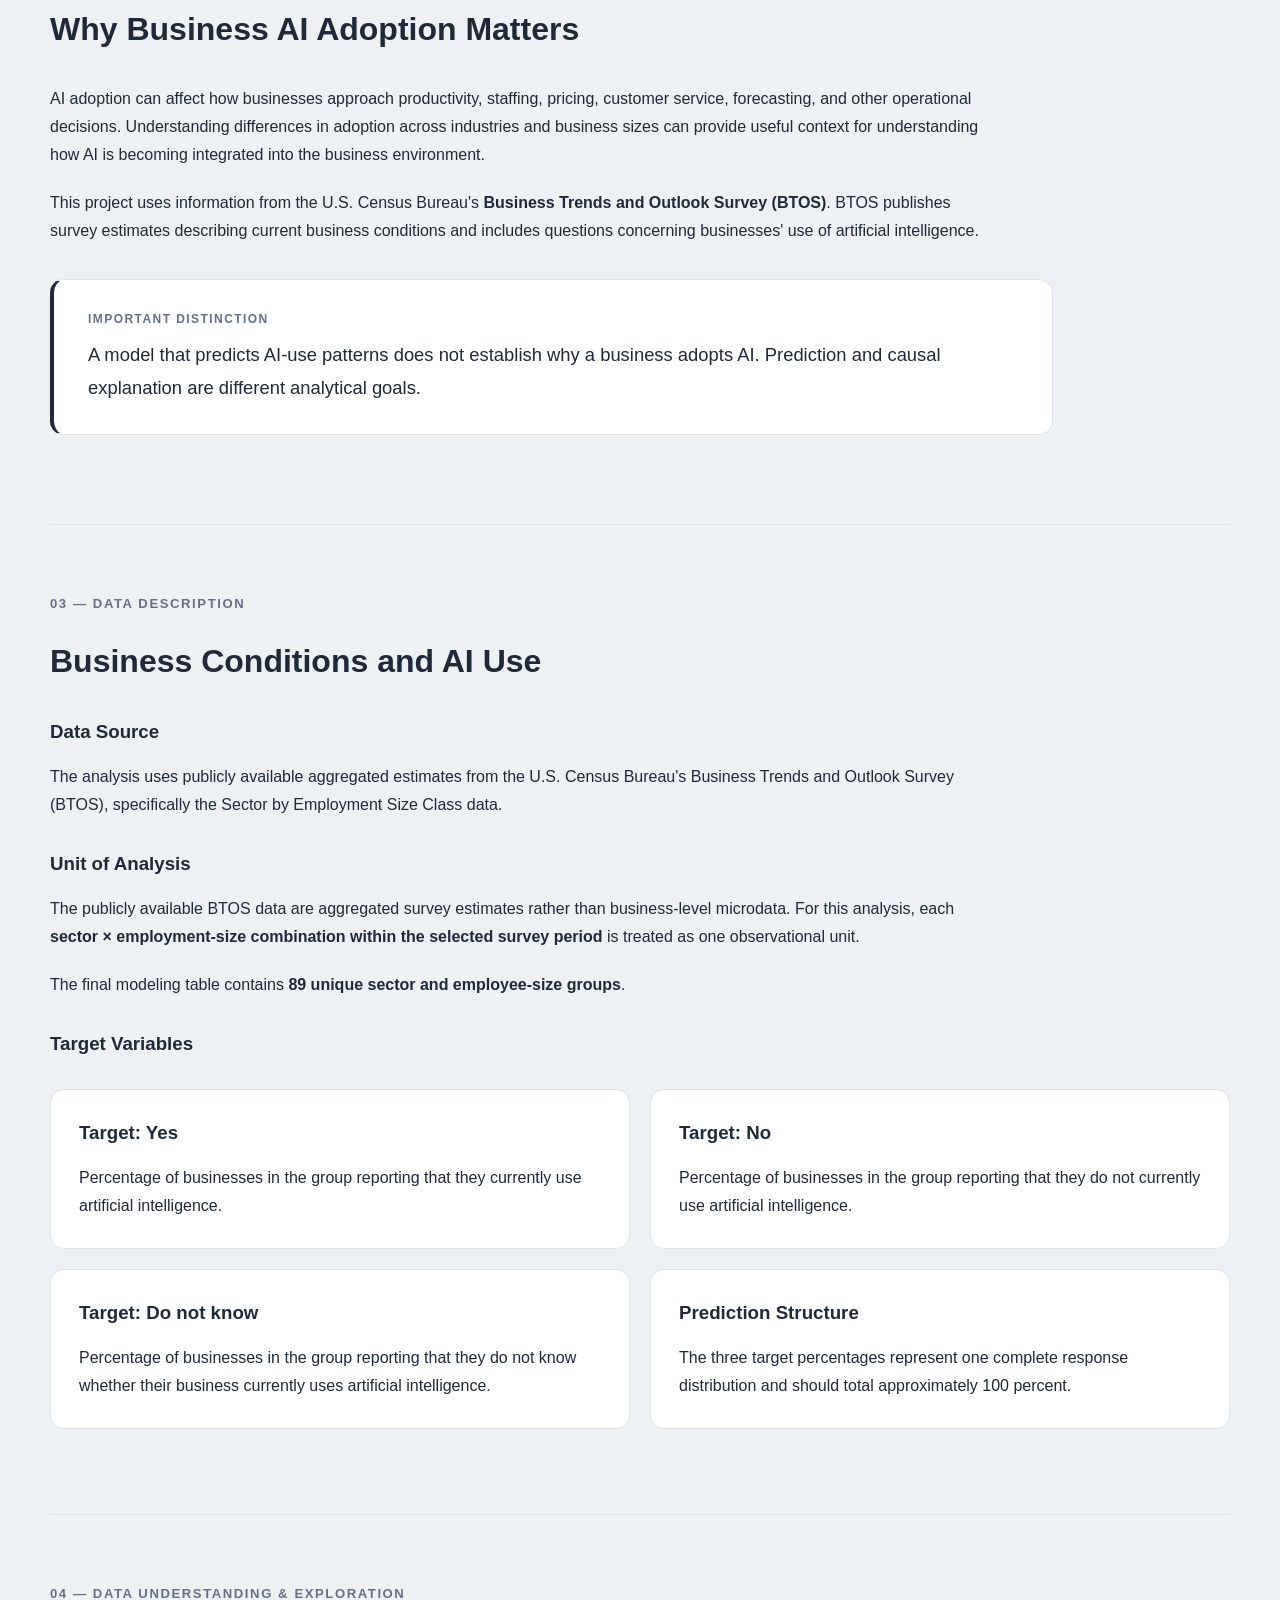
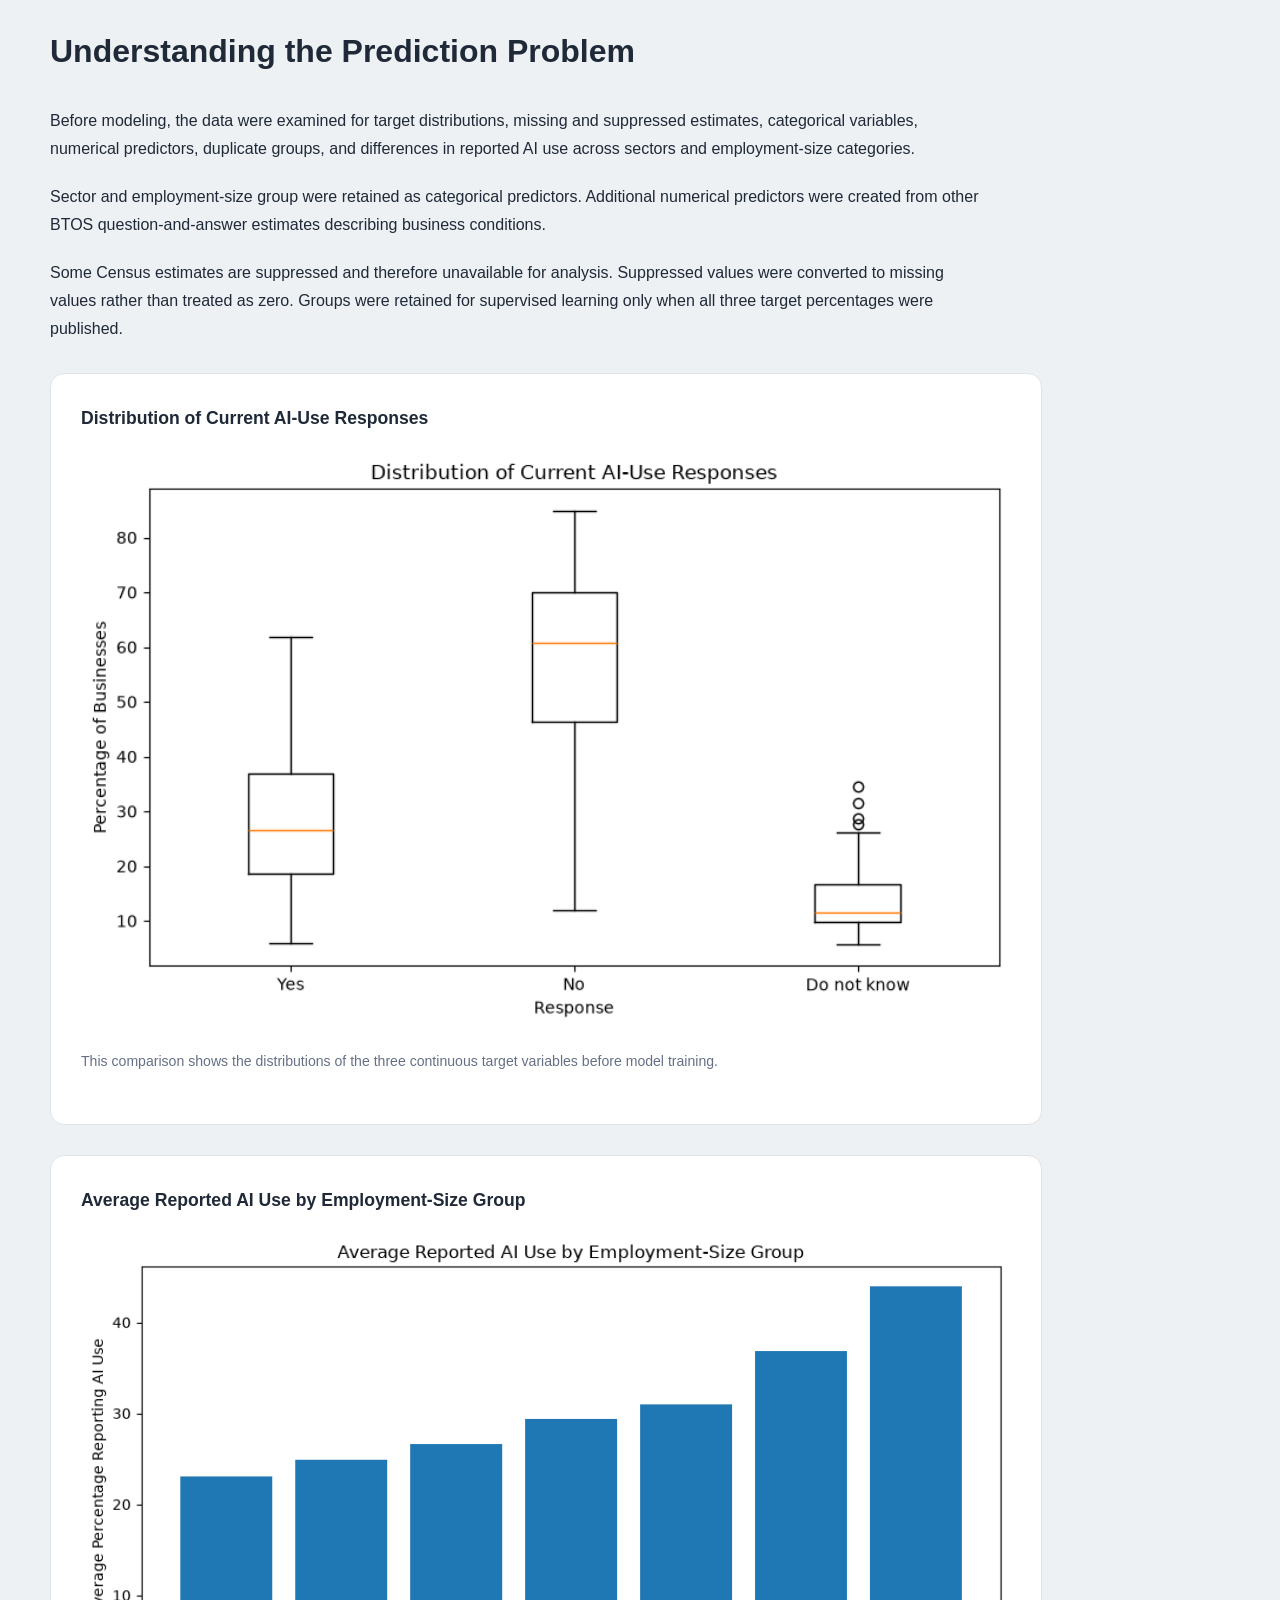
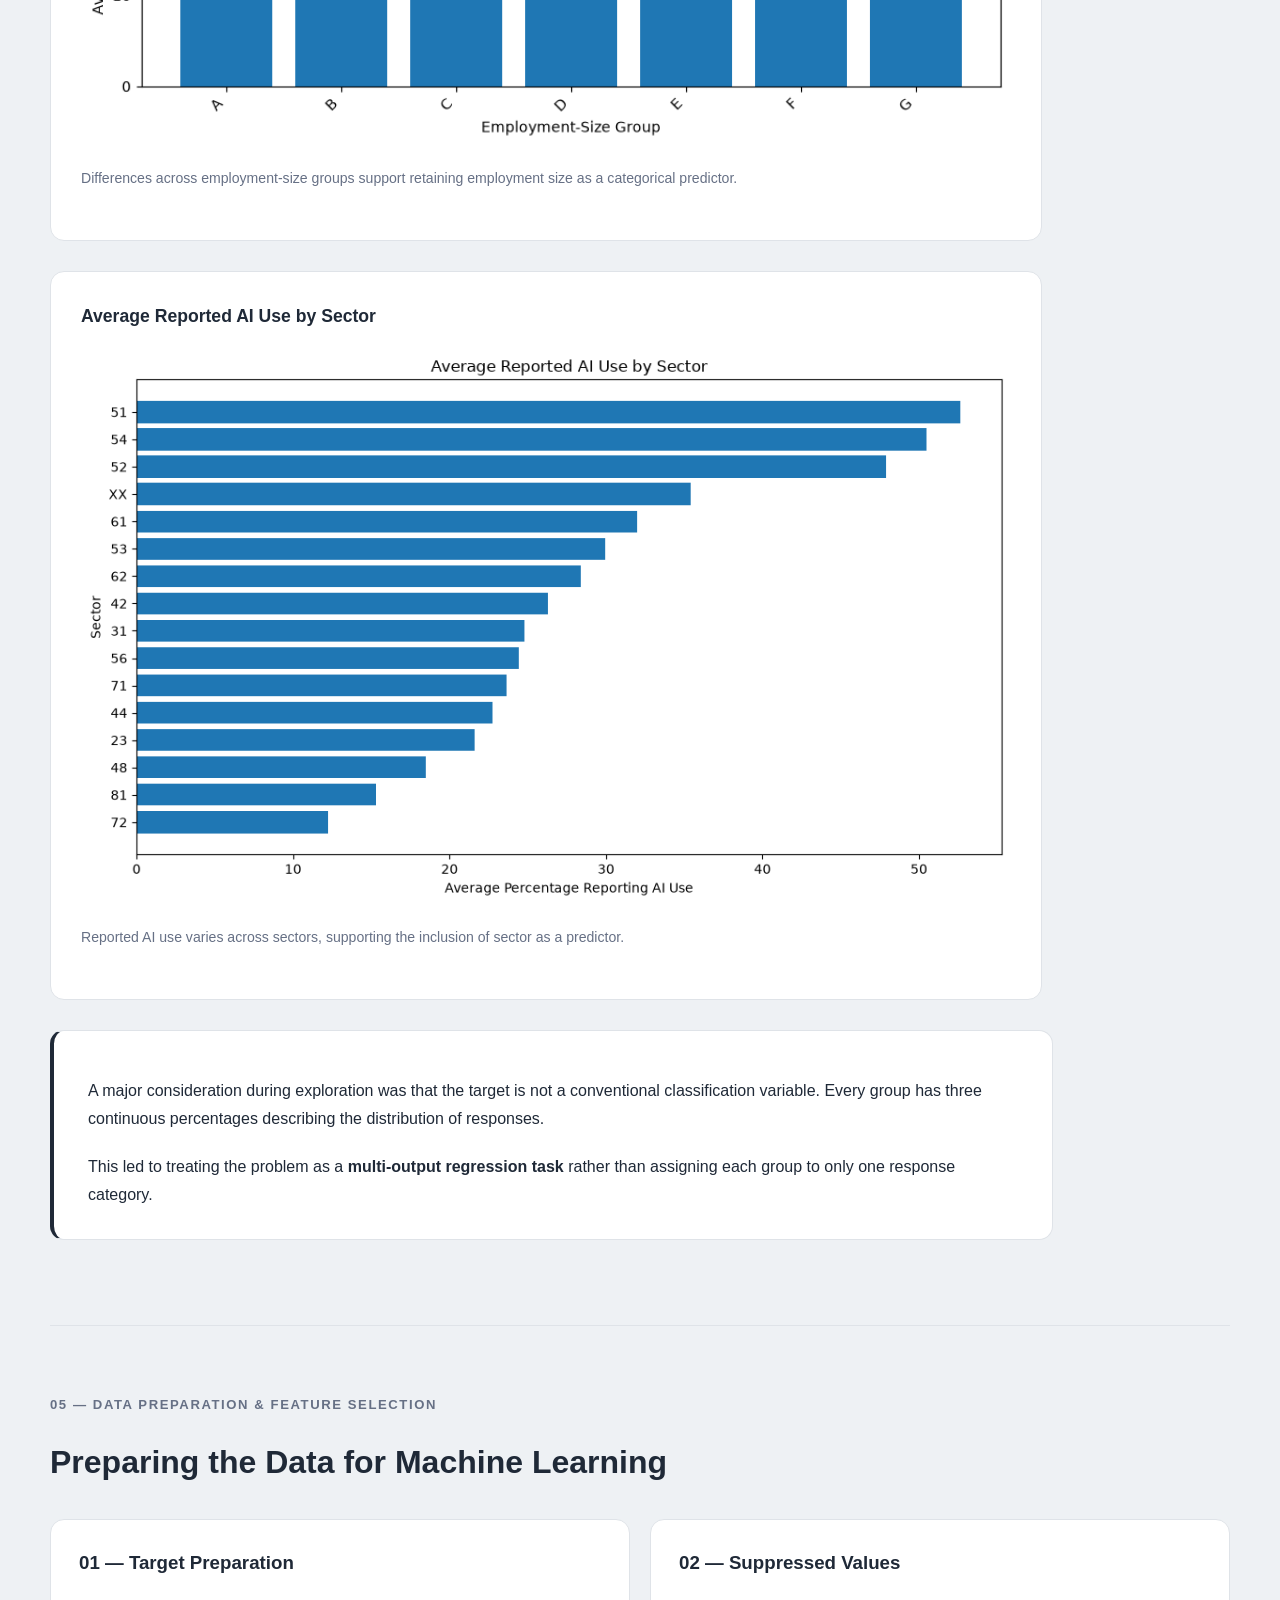
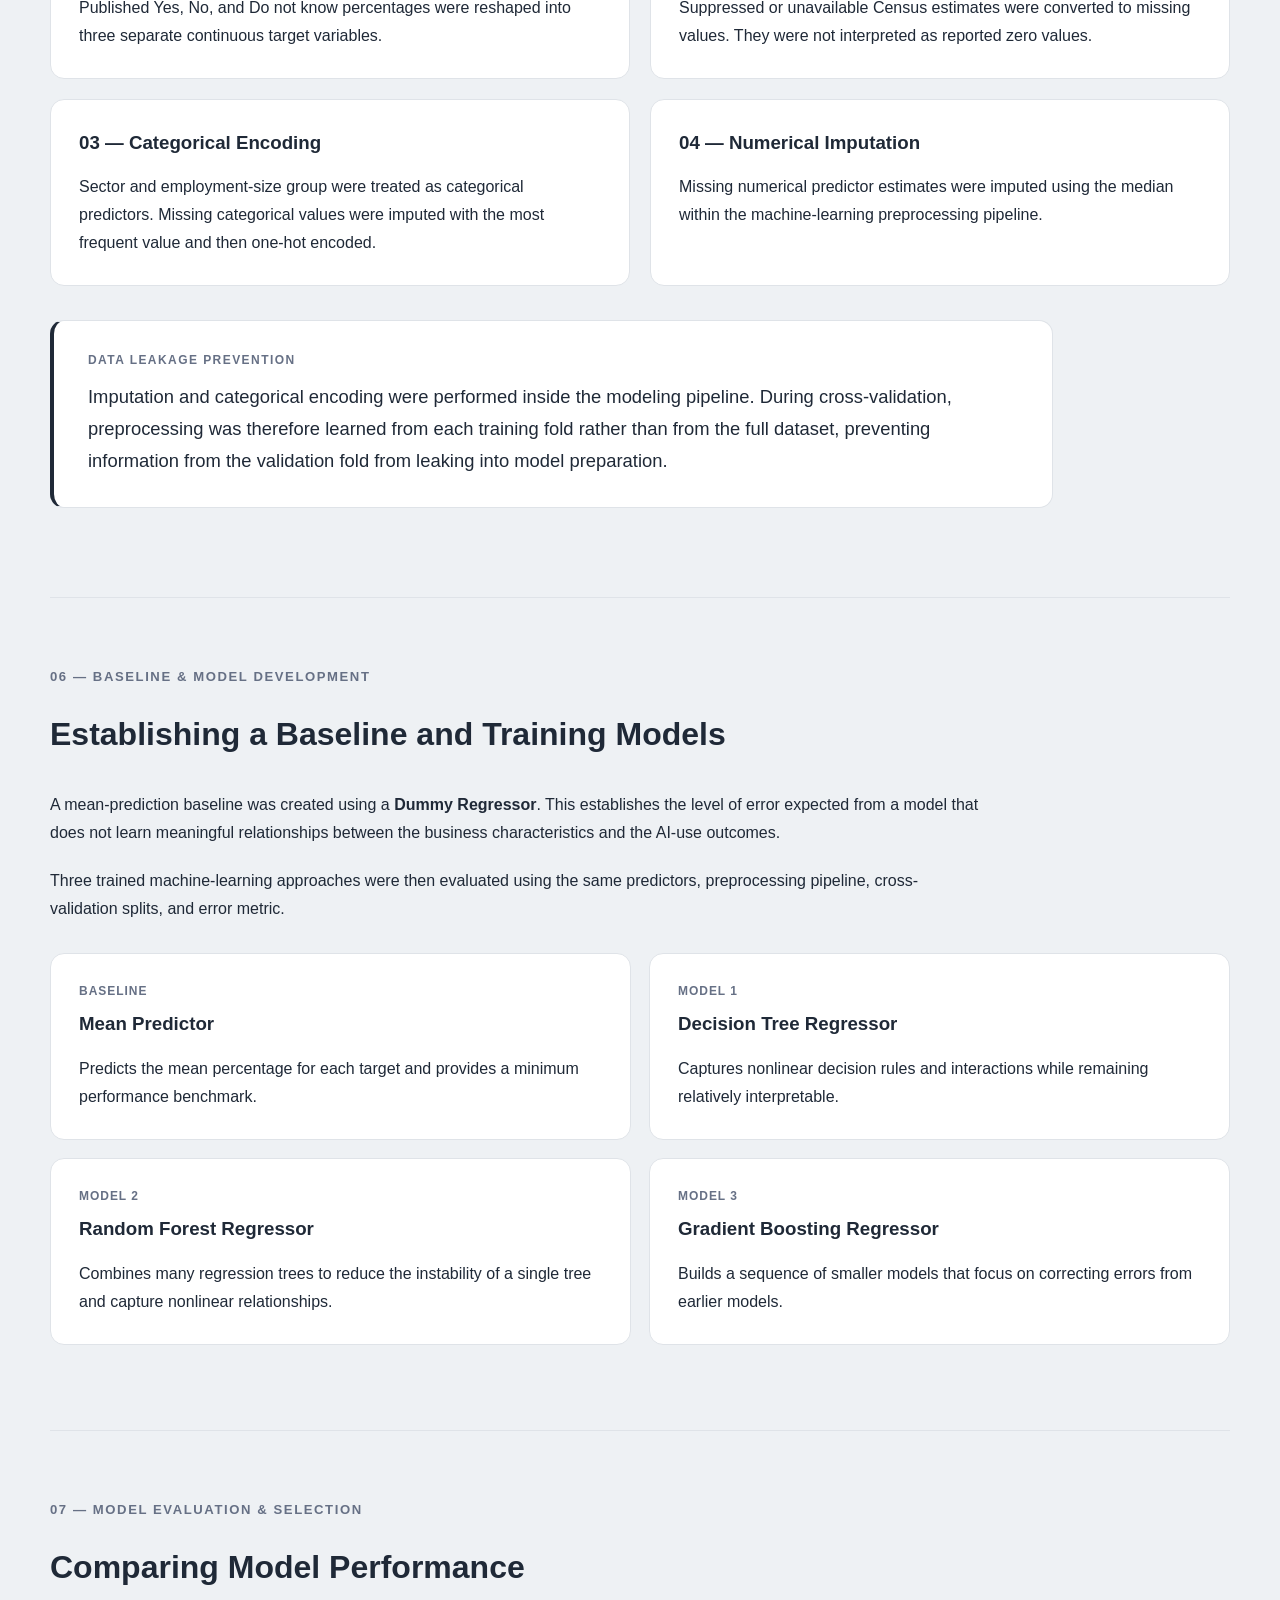
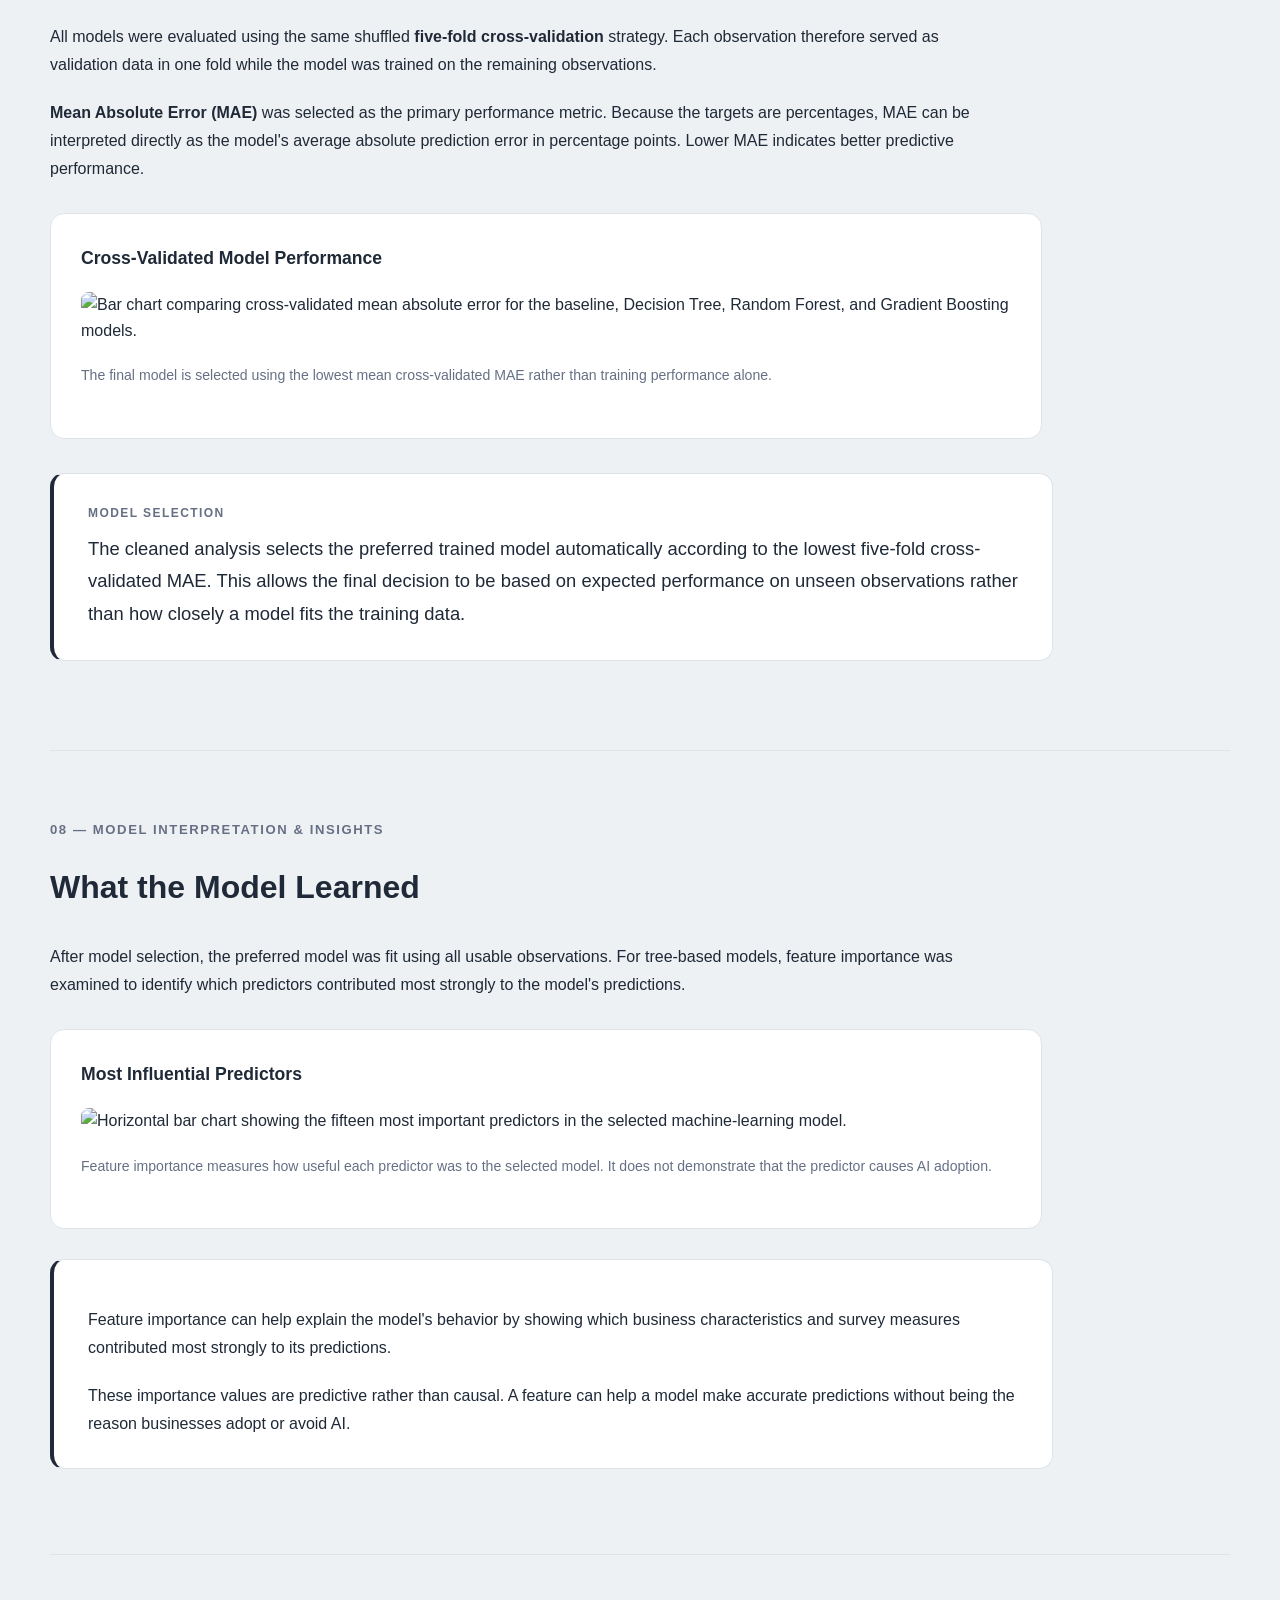
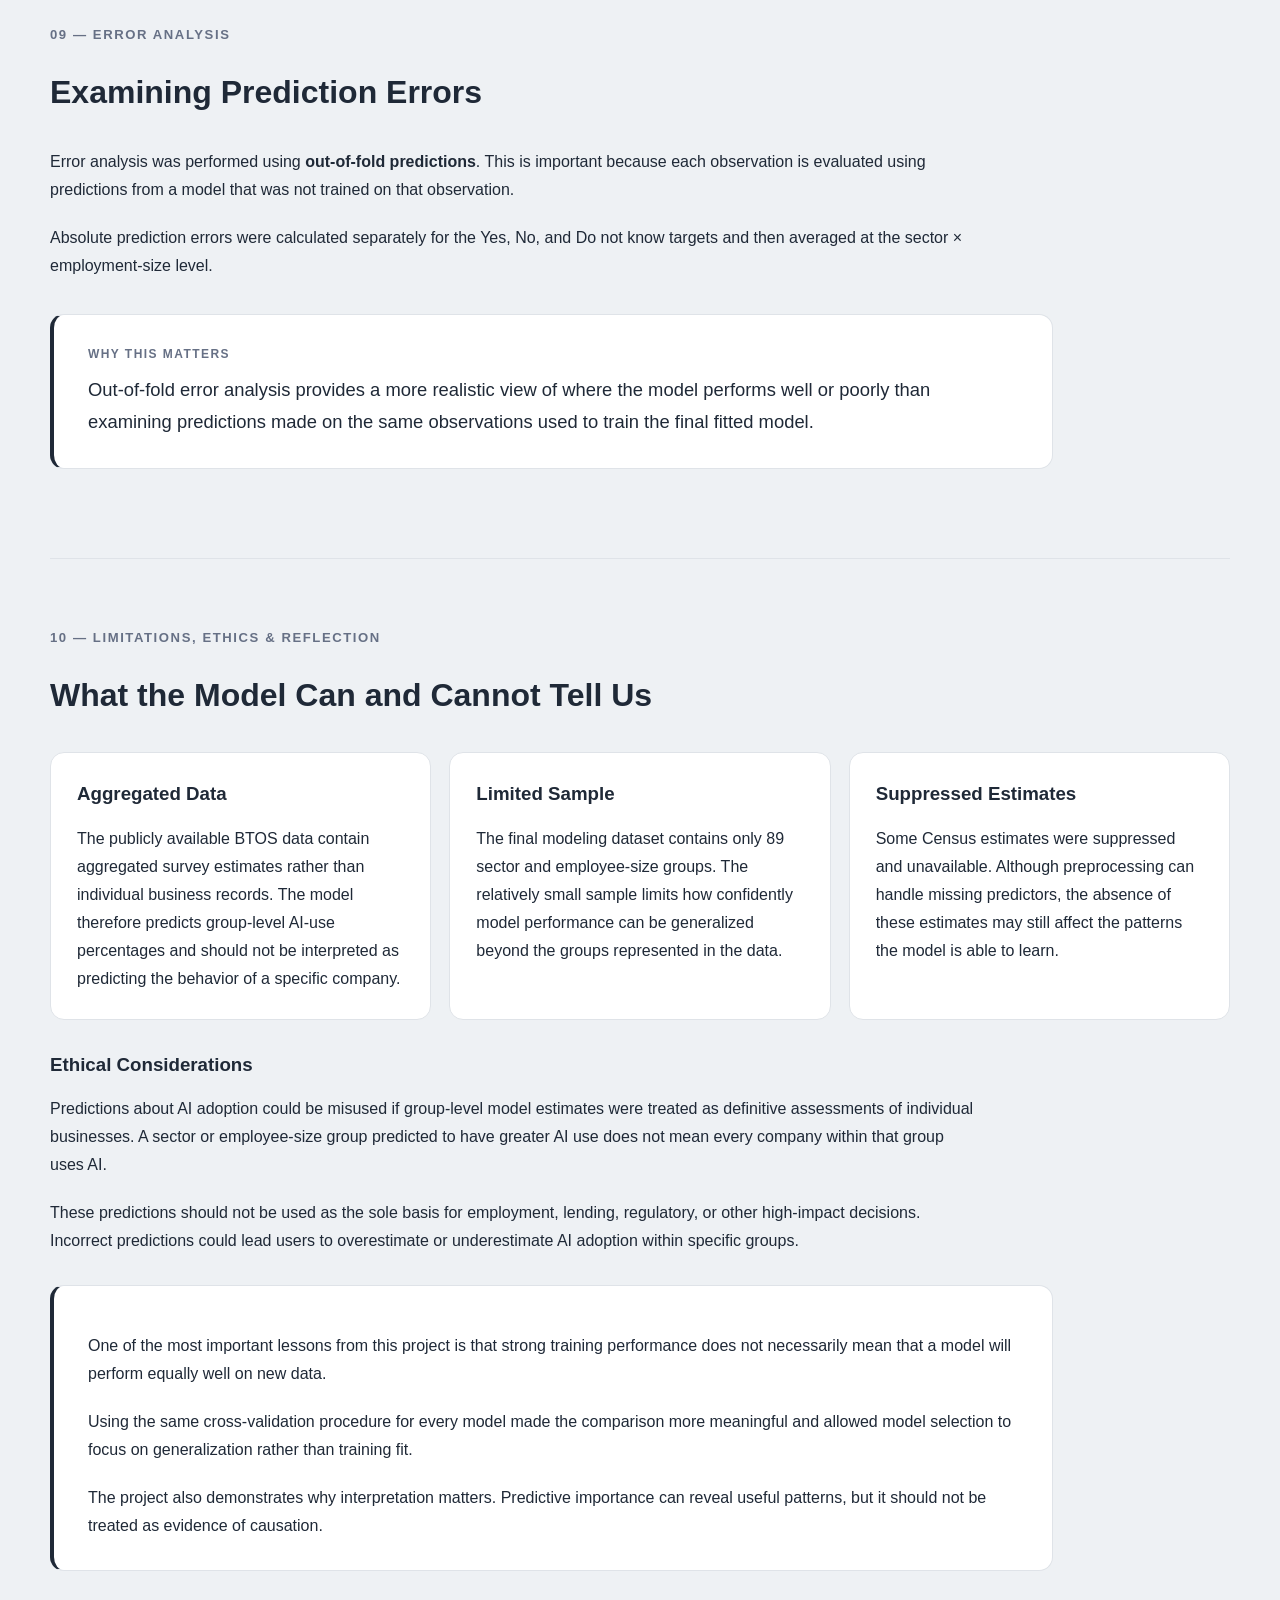
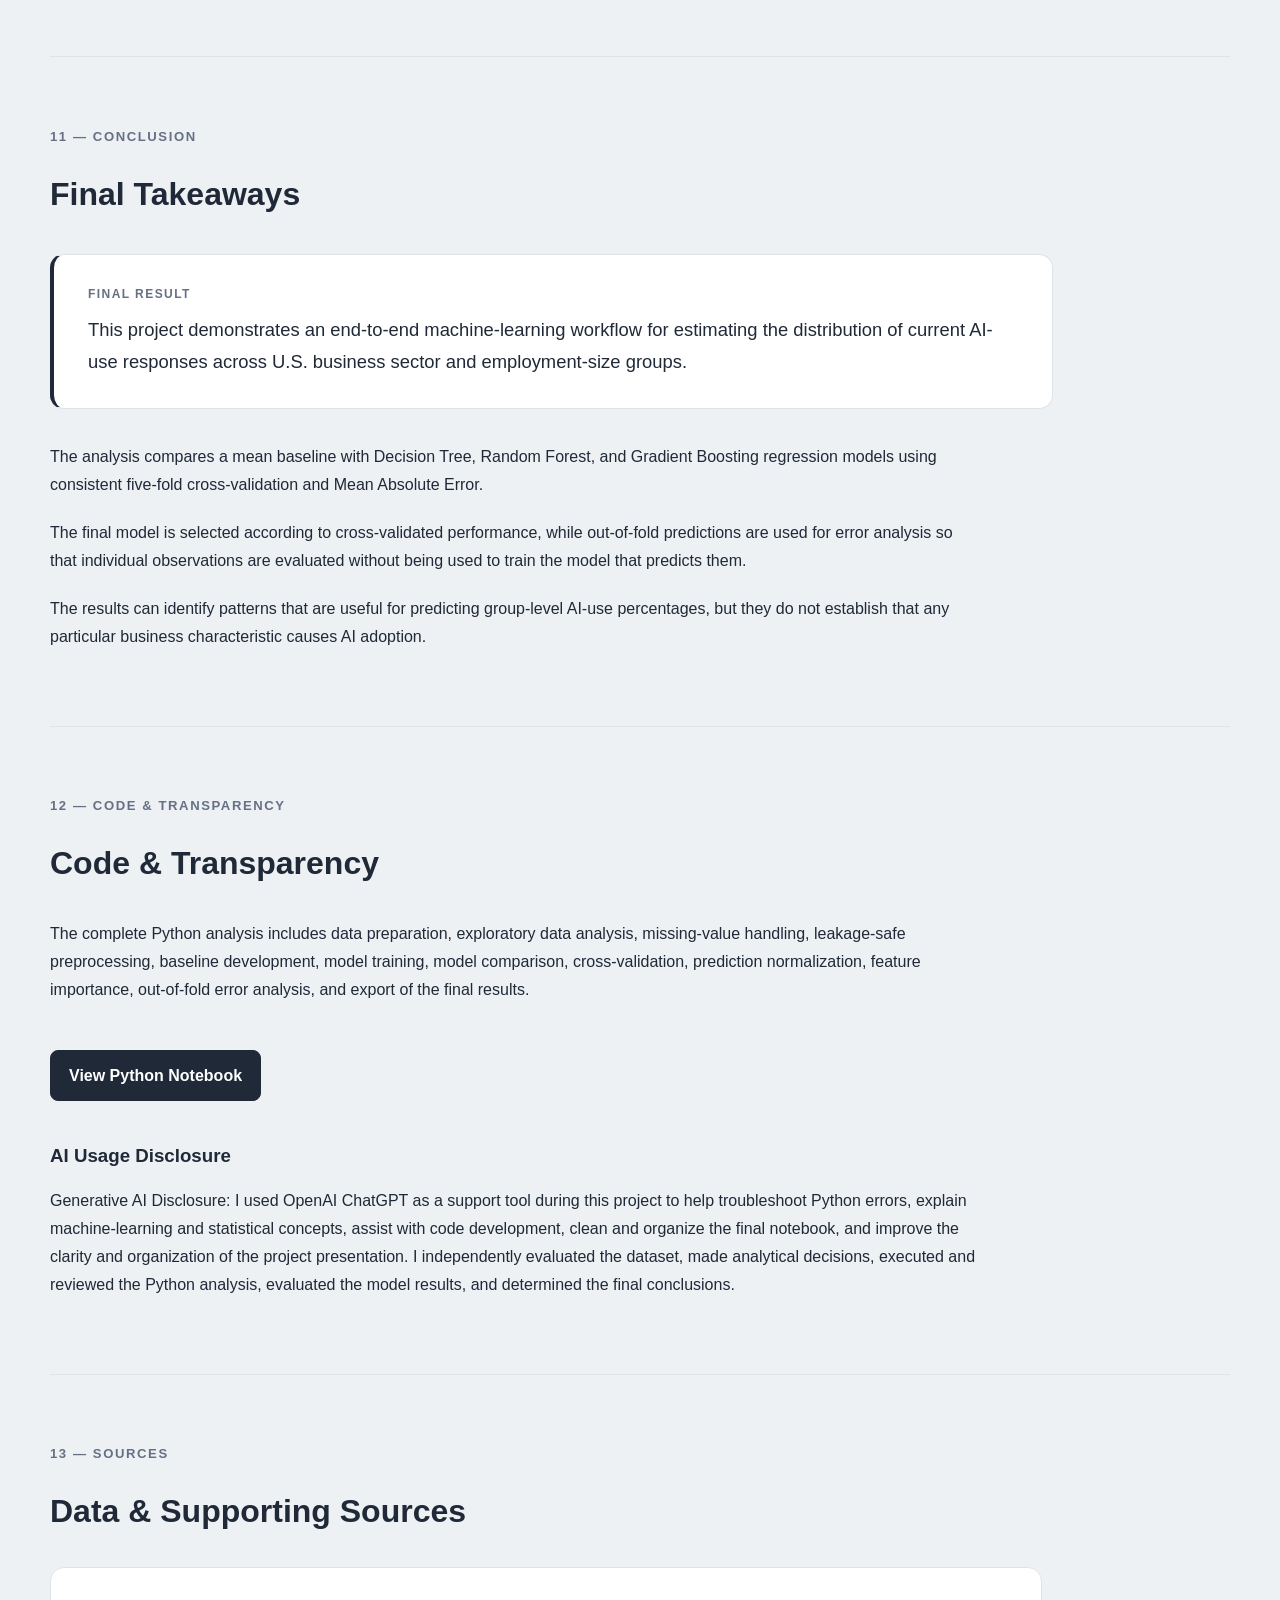
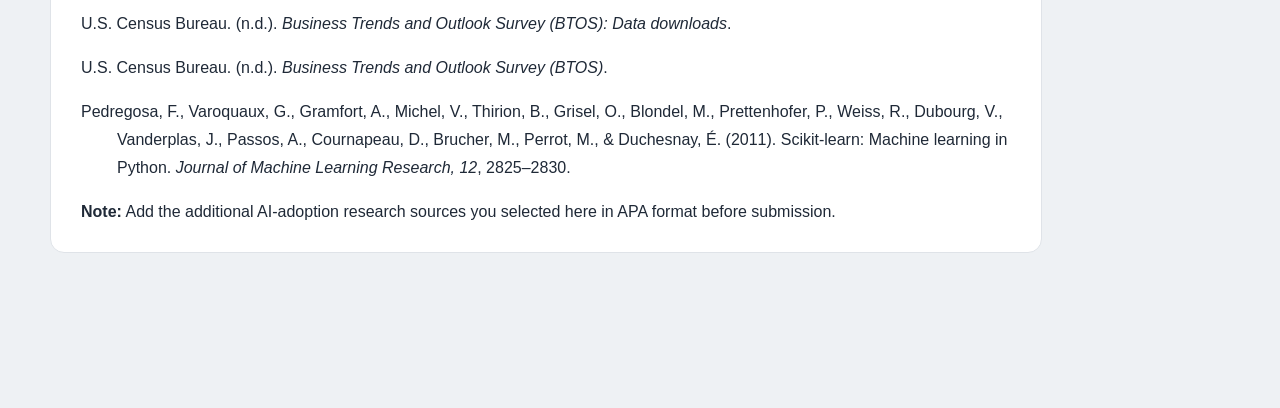
==== commit 8738f267: "Update image sources in index.html" ====
--- a/projects/ai-business-revenue/index.html
+++ b/projects/ai-business-revenue/index.html
@@ -787,7 +787,7 @@
         </div>
 
         <img
-            src="eda_target_distribution.png"
+            src="boxplot.png"
             alt="Boxplots showing the distributions of Yes, No, and Do not know AI-use response percentages."
         >
 
@@ -807,7 +807,7 @@
         </div>
 
         <img
-            src="eda_ai_use_by_employment_size.png"
+            src="barchart.png"
             alt="Bar chart showing average reported AI use by employment-size group."
         >
 
@@ -827,7 +827,7 @@
         </div>
 
         <img
-            src="eda_ai_use_by_sector.png"
+            src="horichart.png"
             alt="Horizontal bar chart showing average reported AI use across sectors."
         >
 
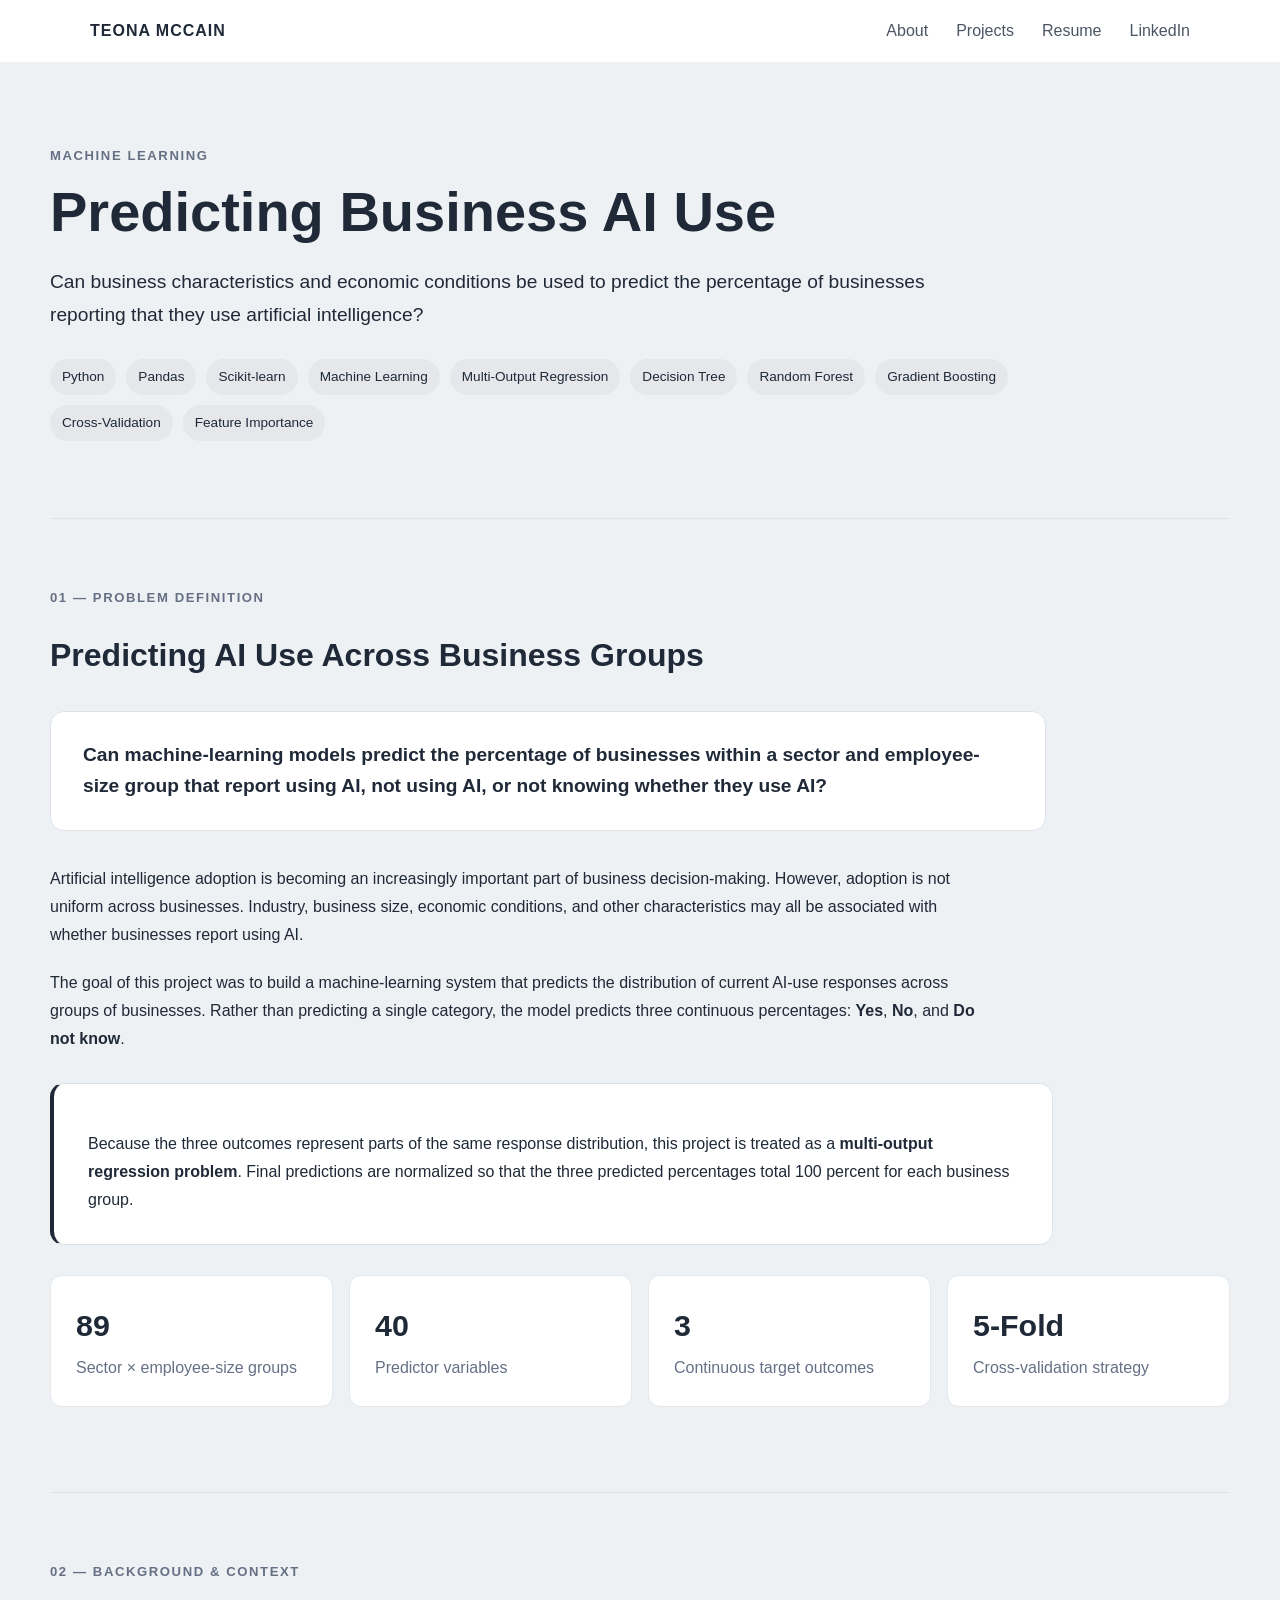
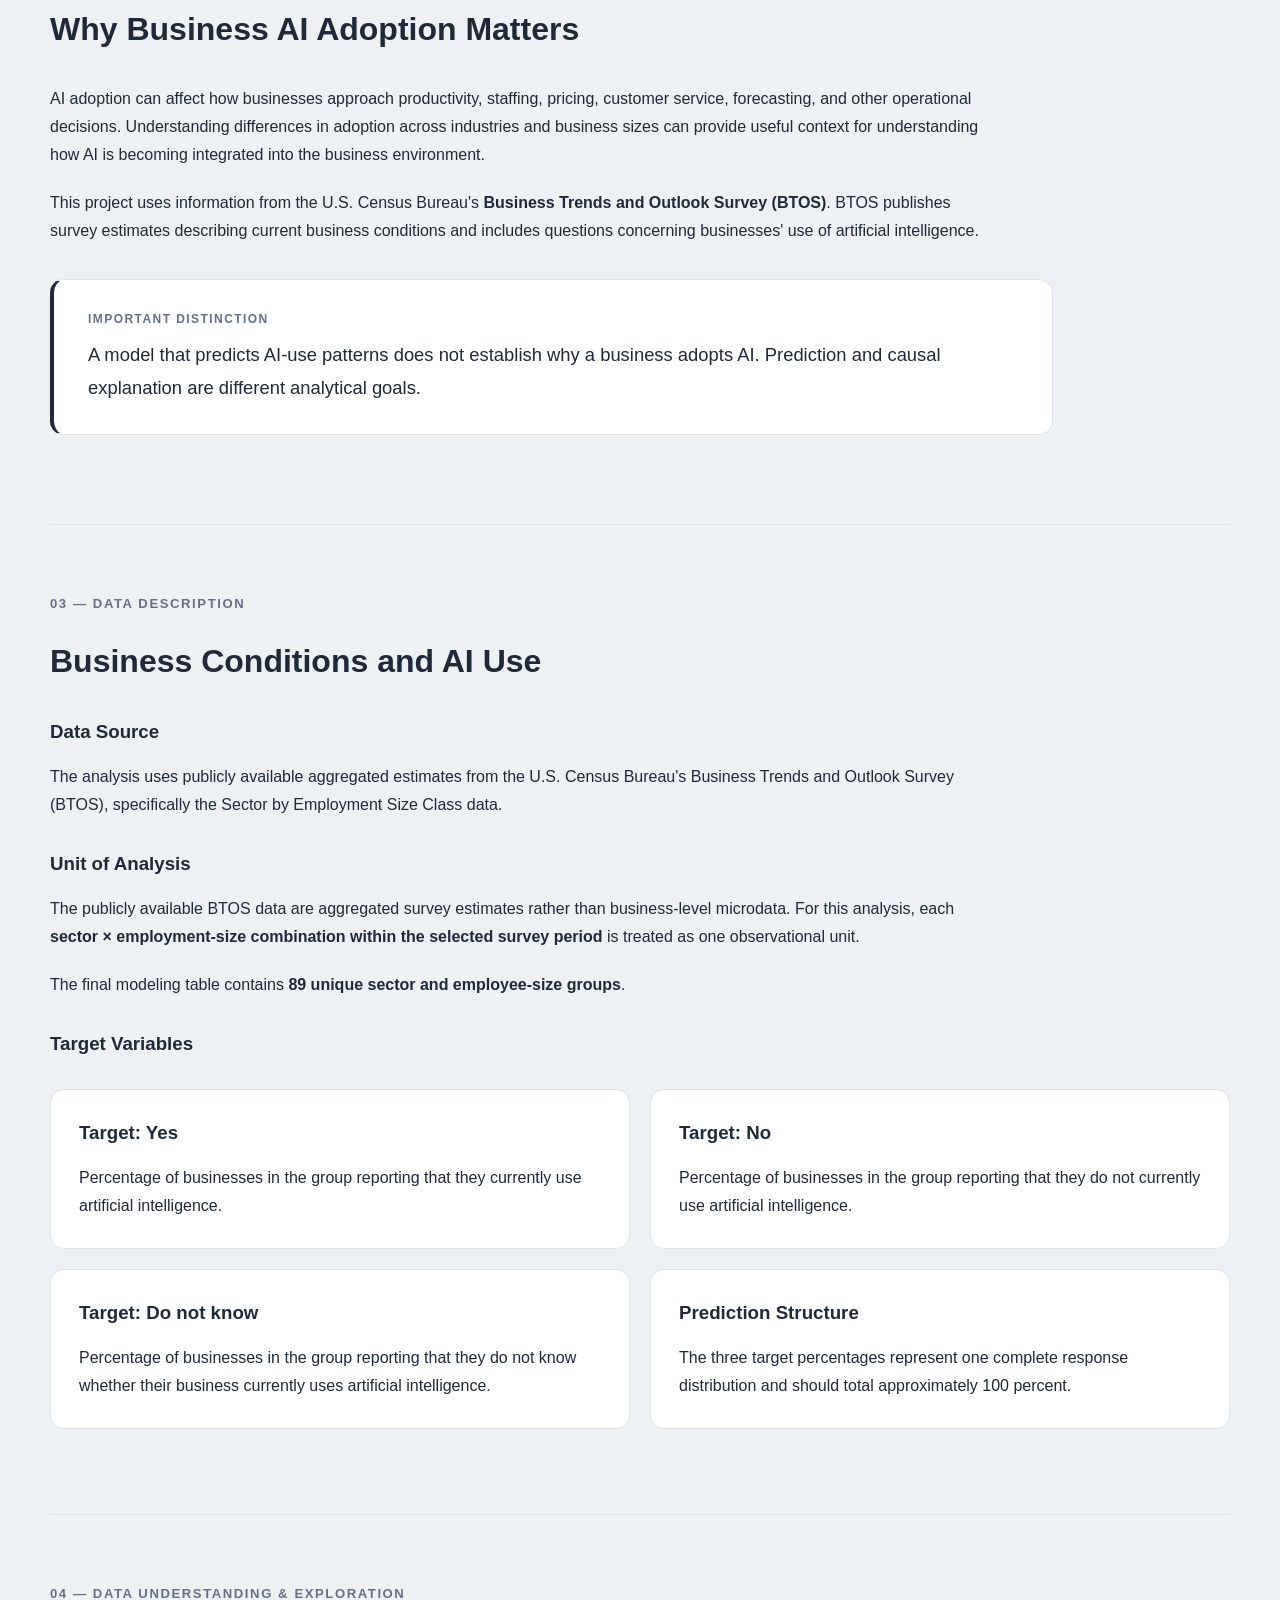
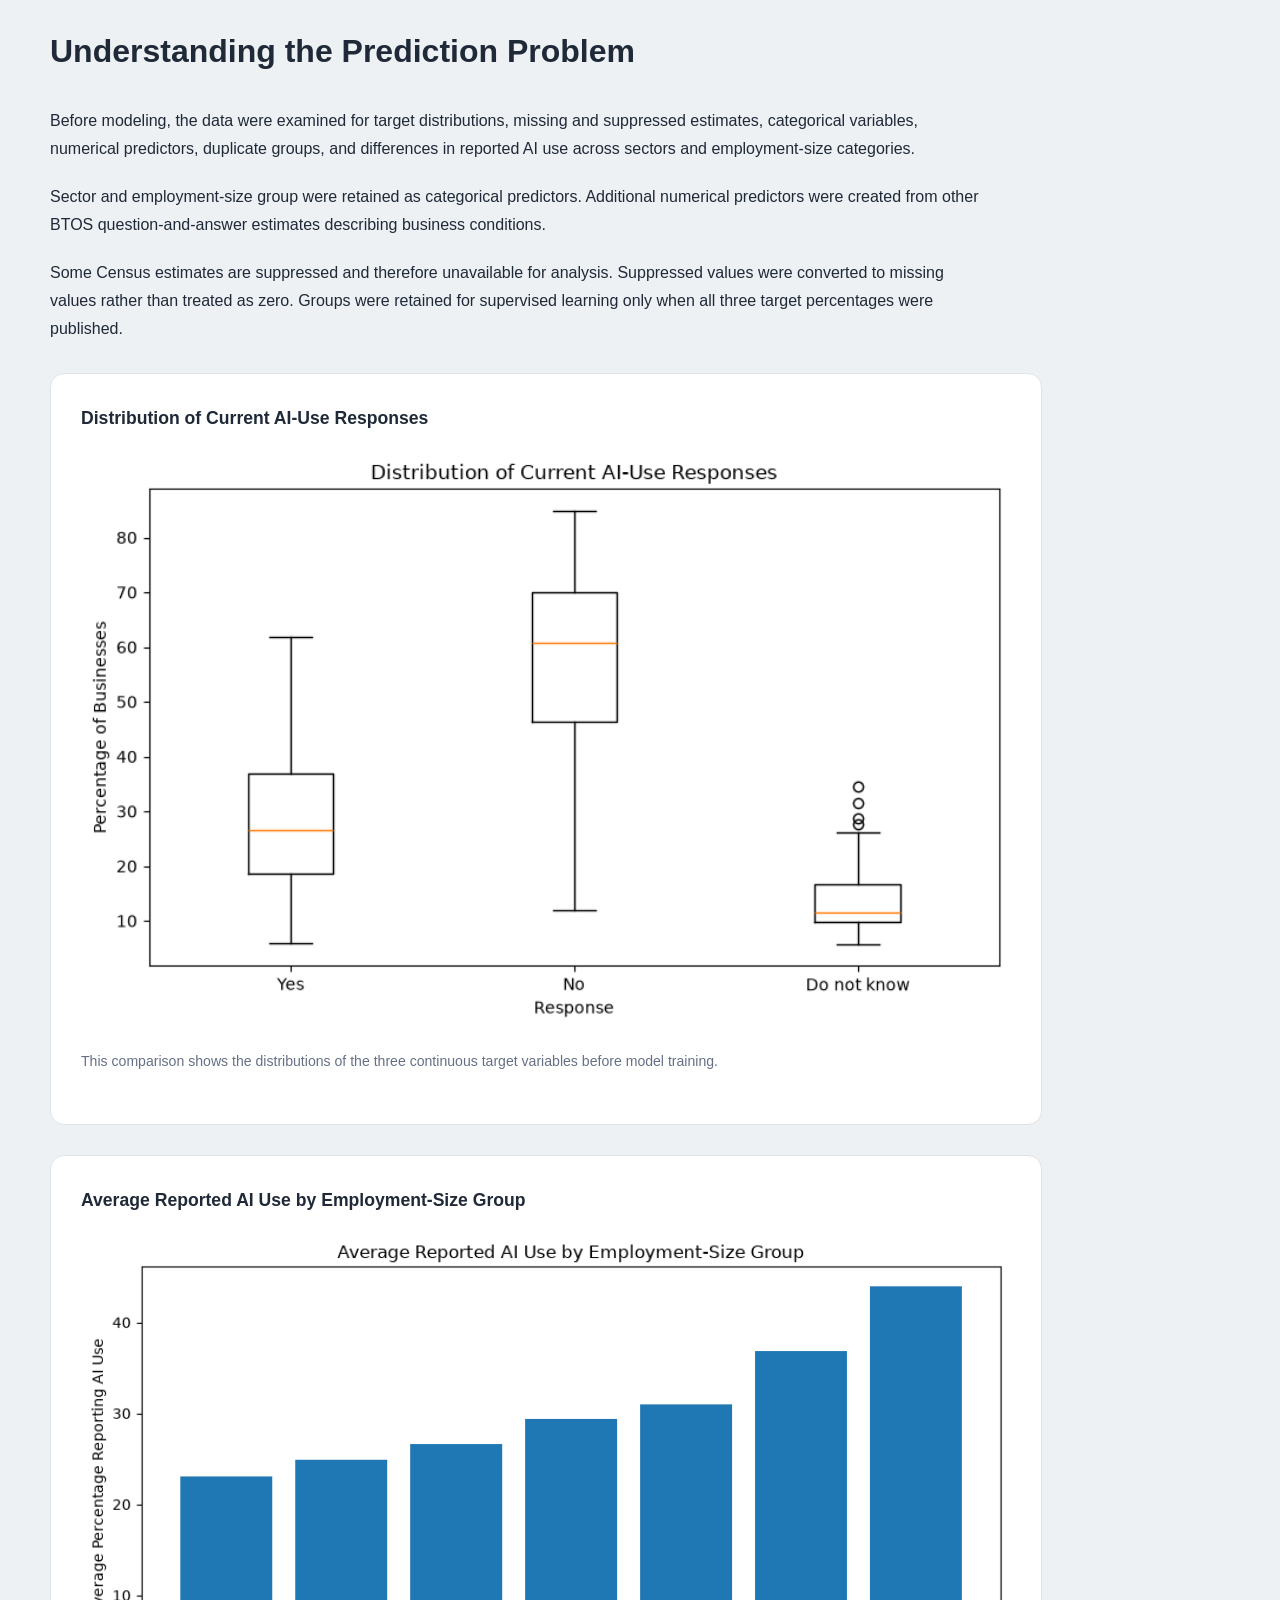
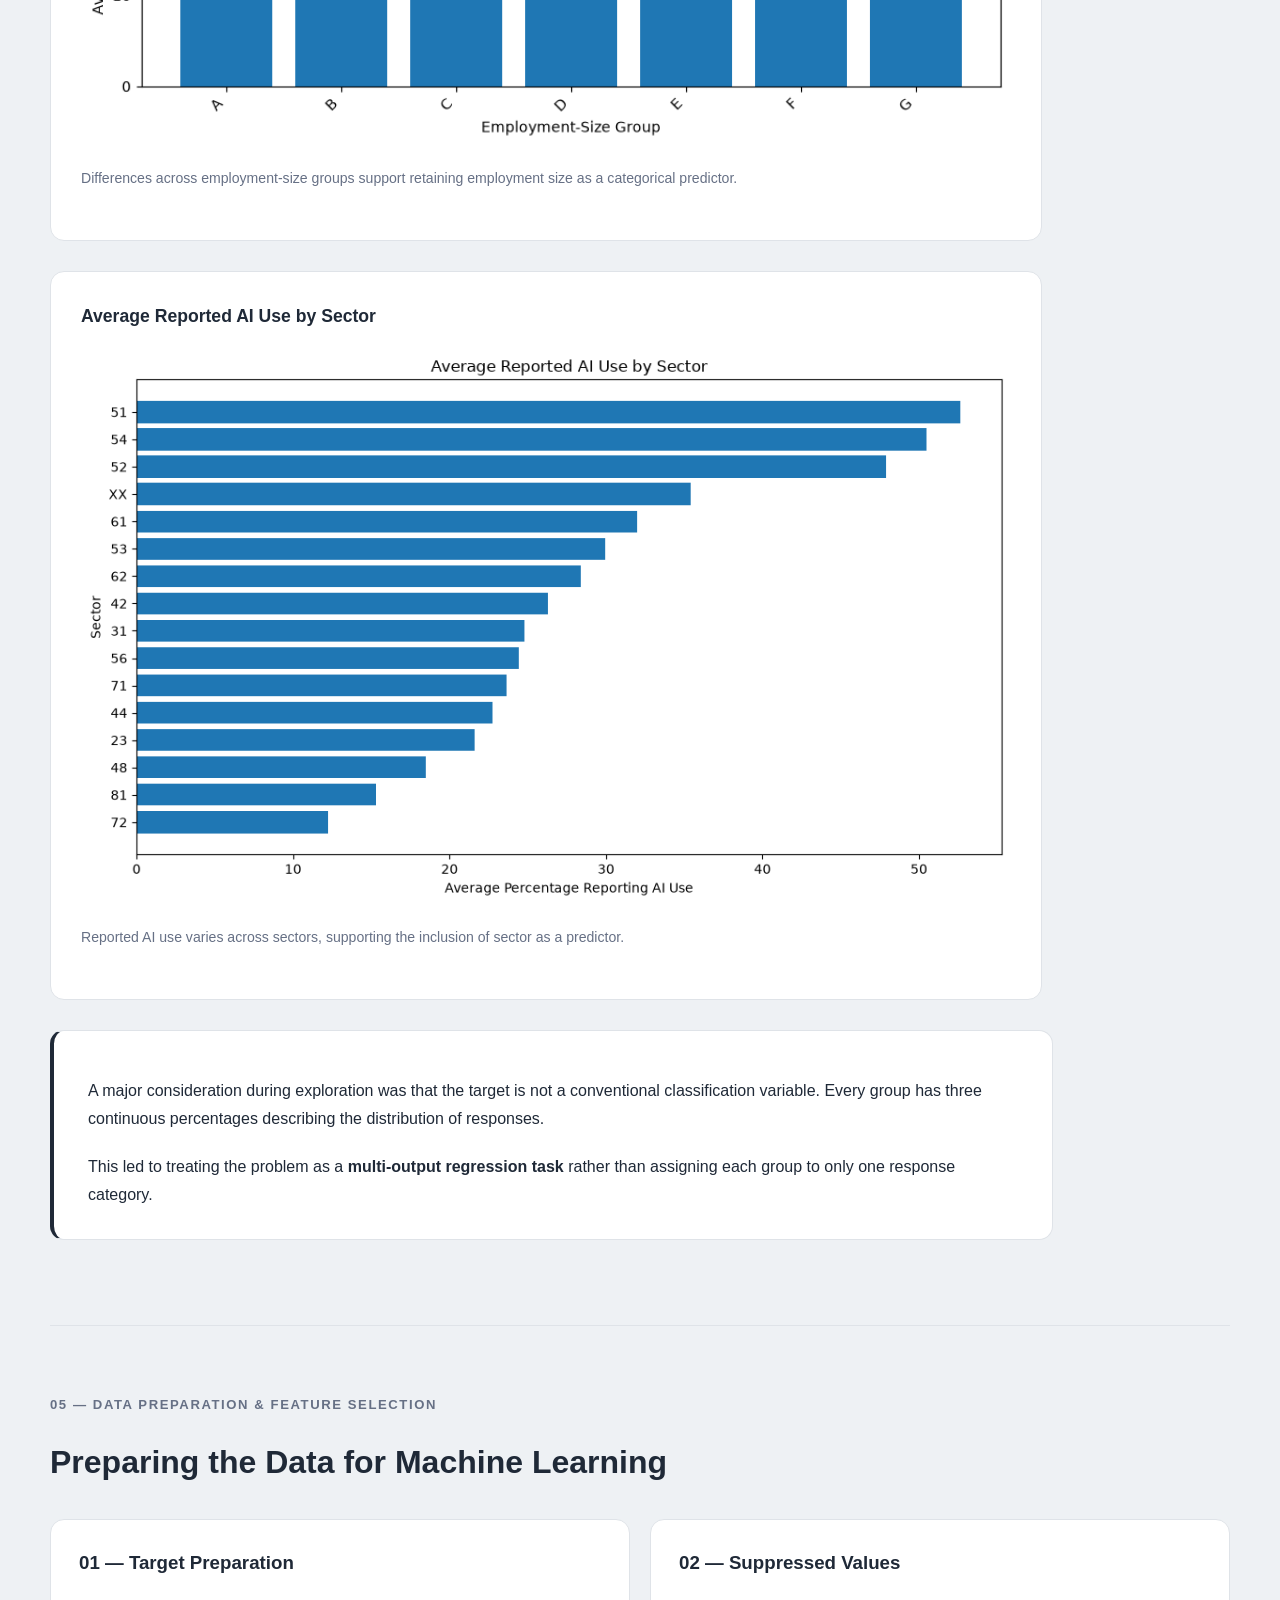
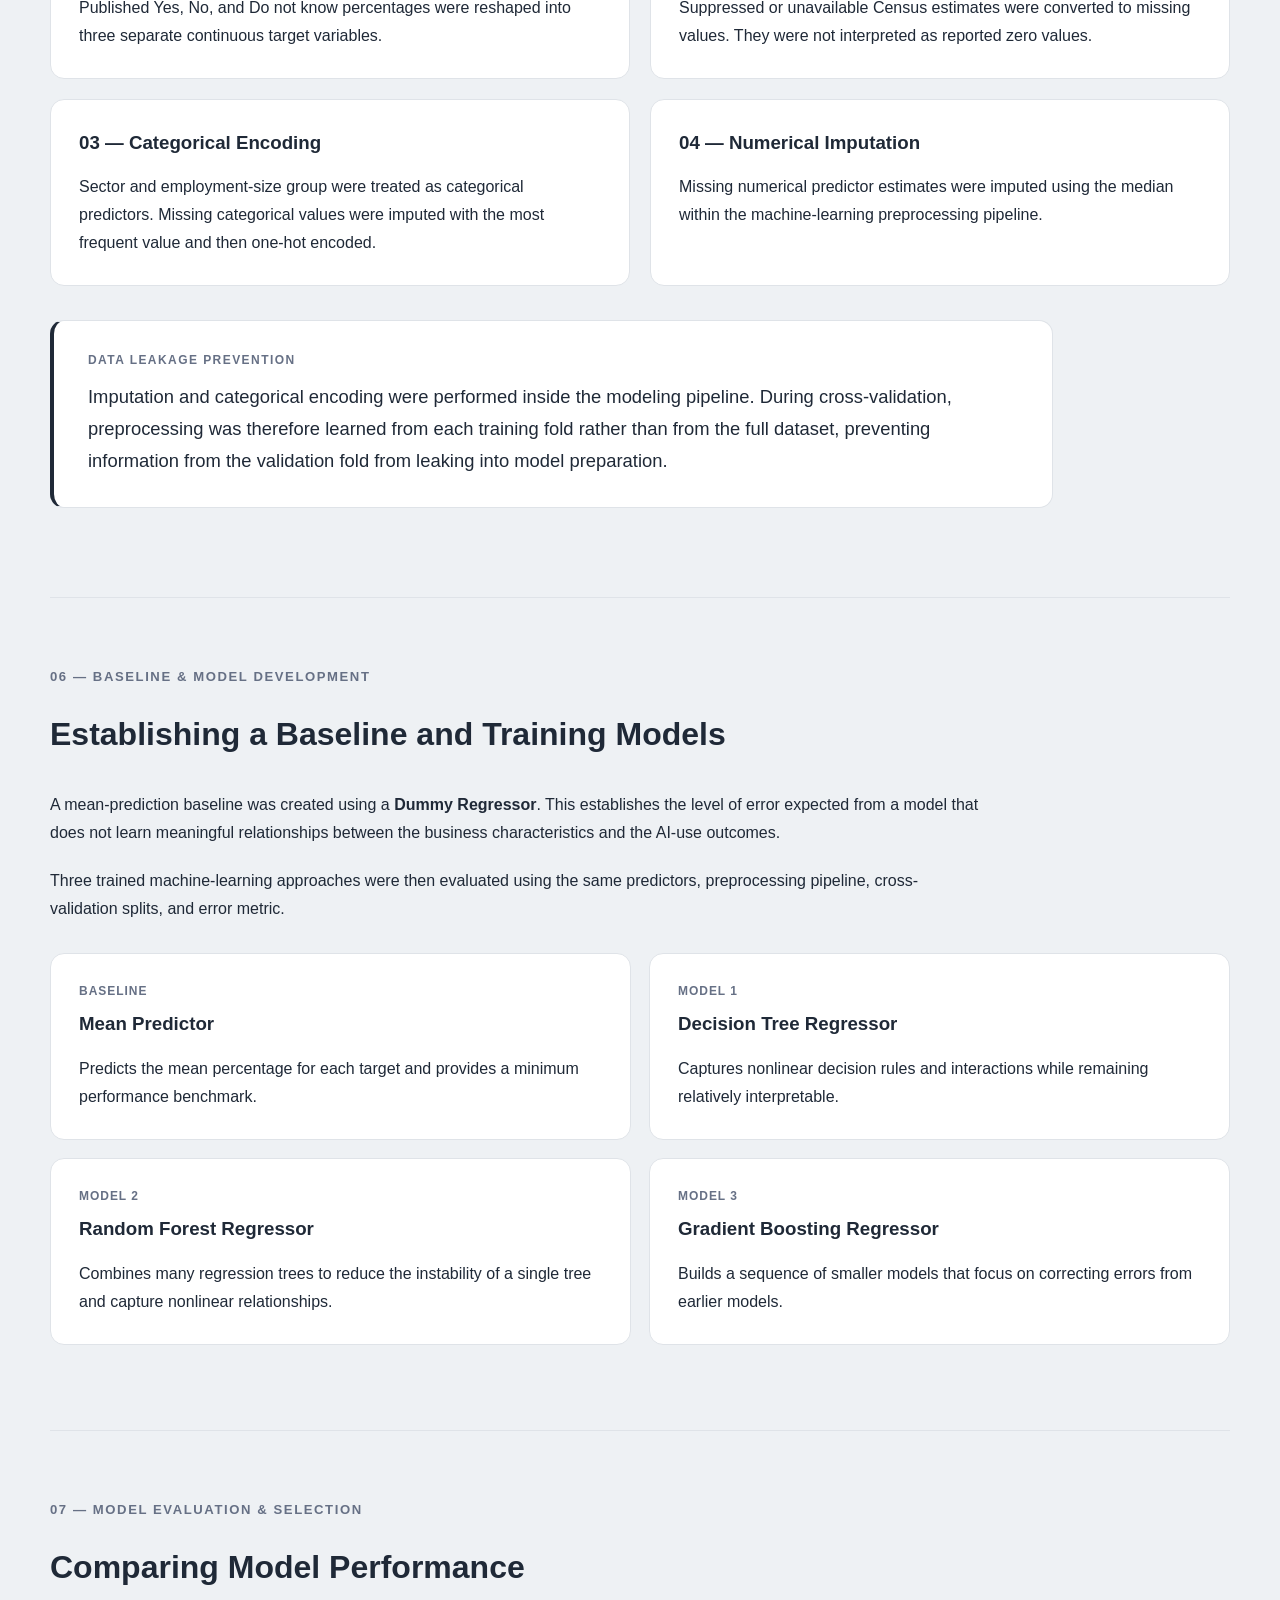
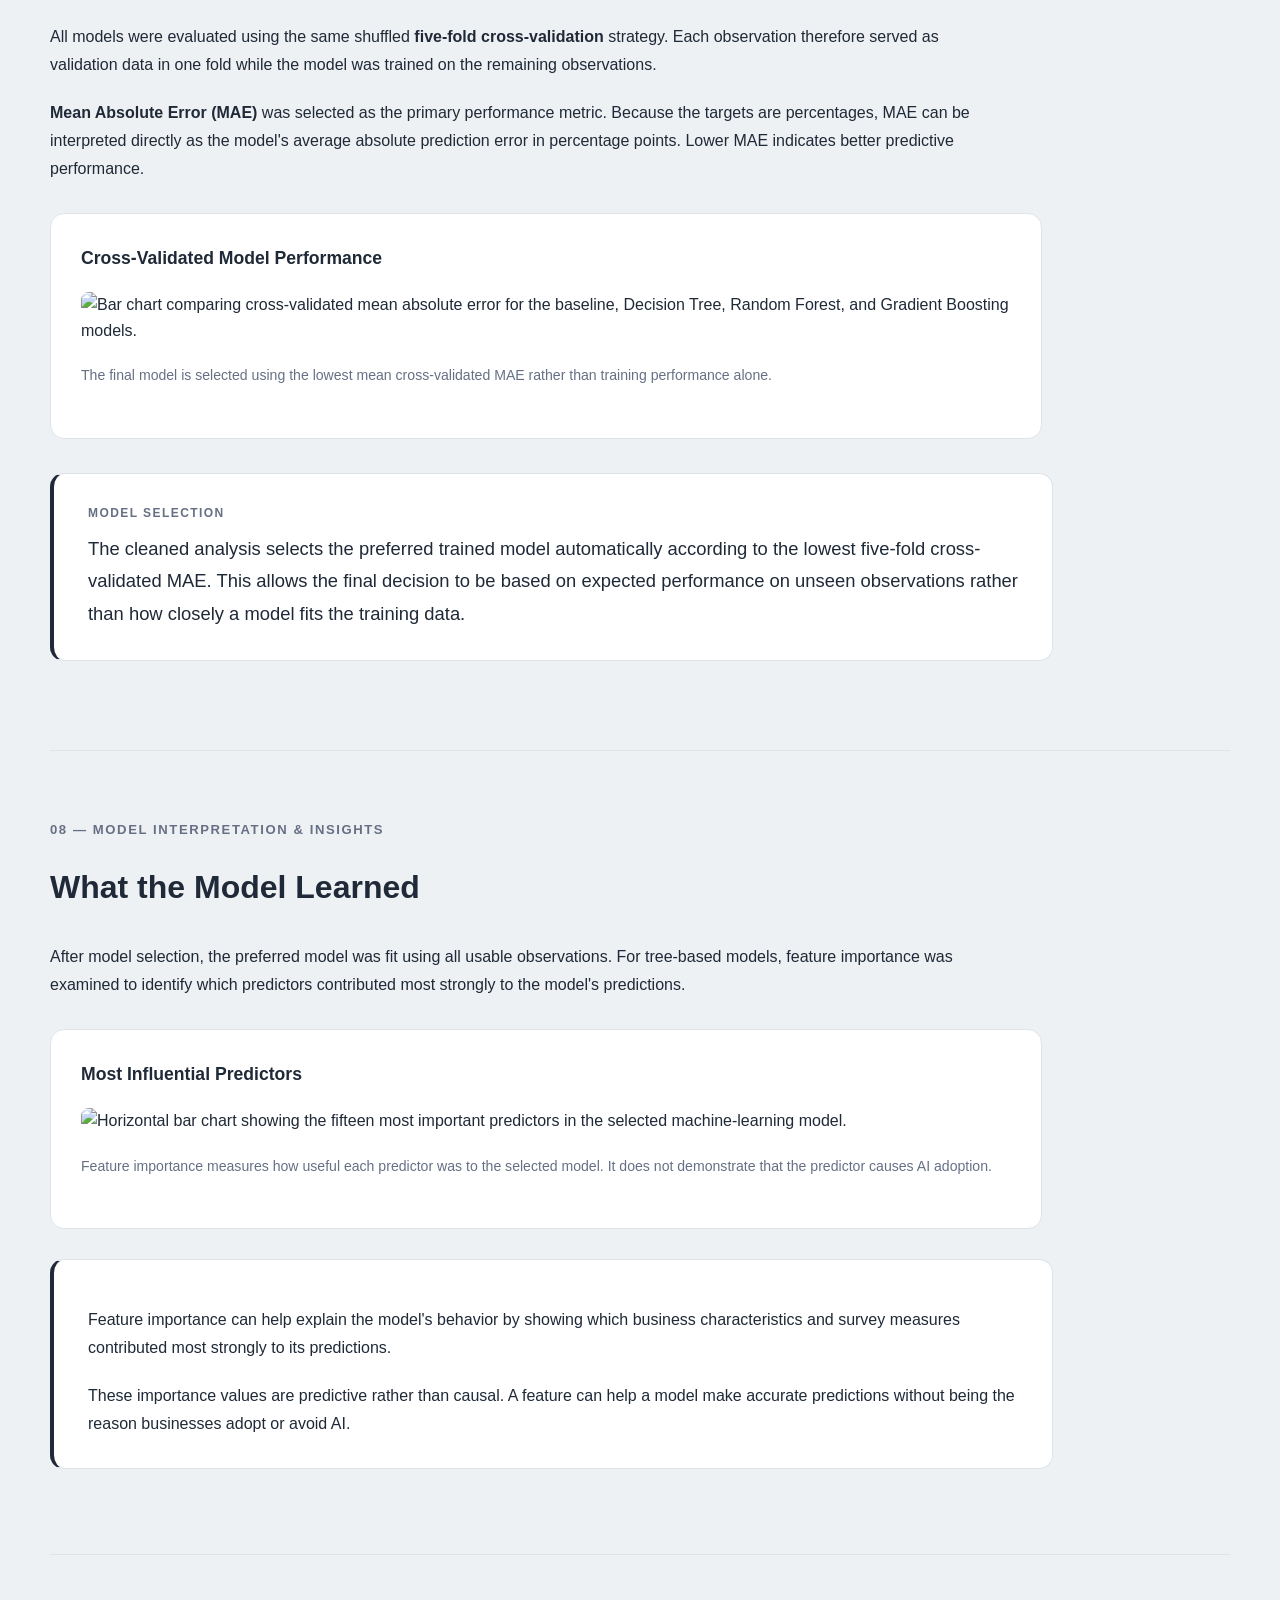
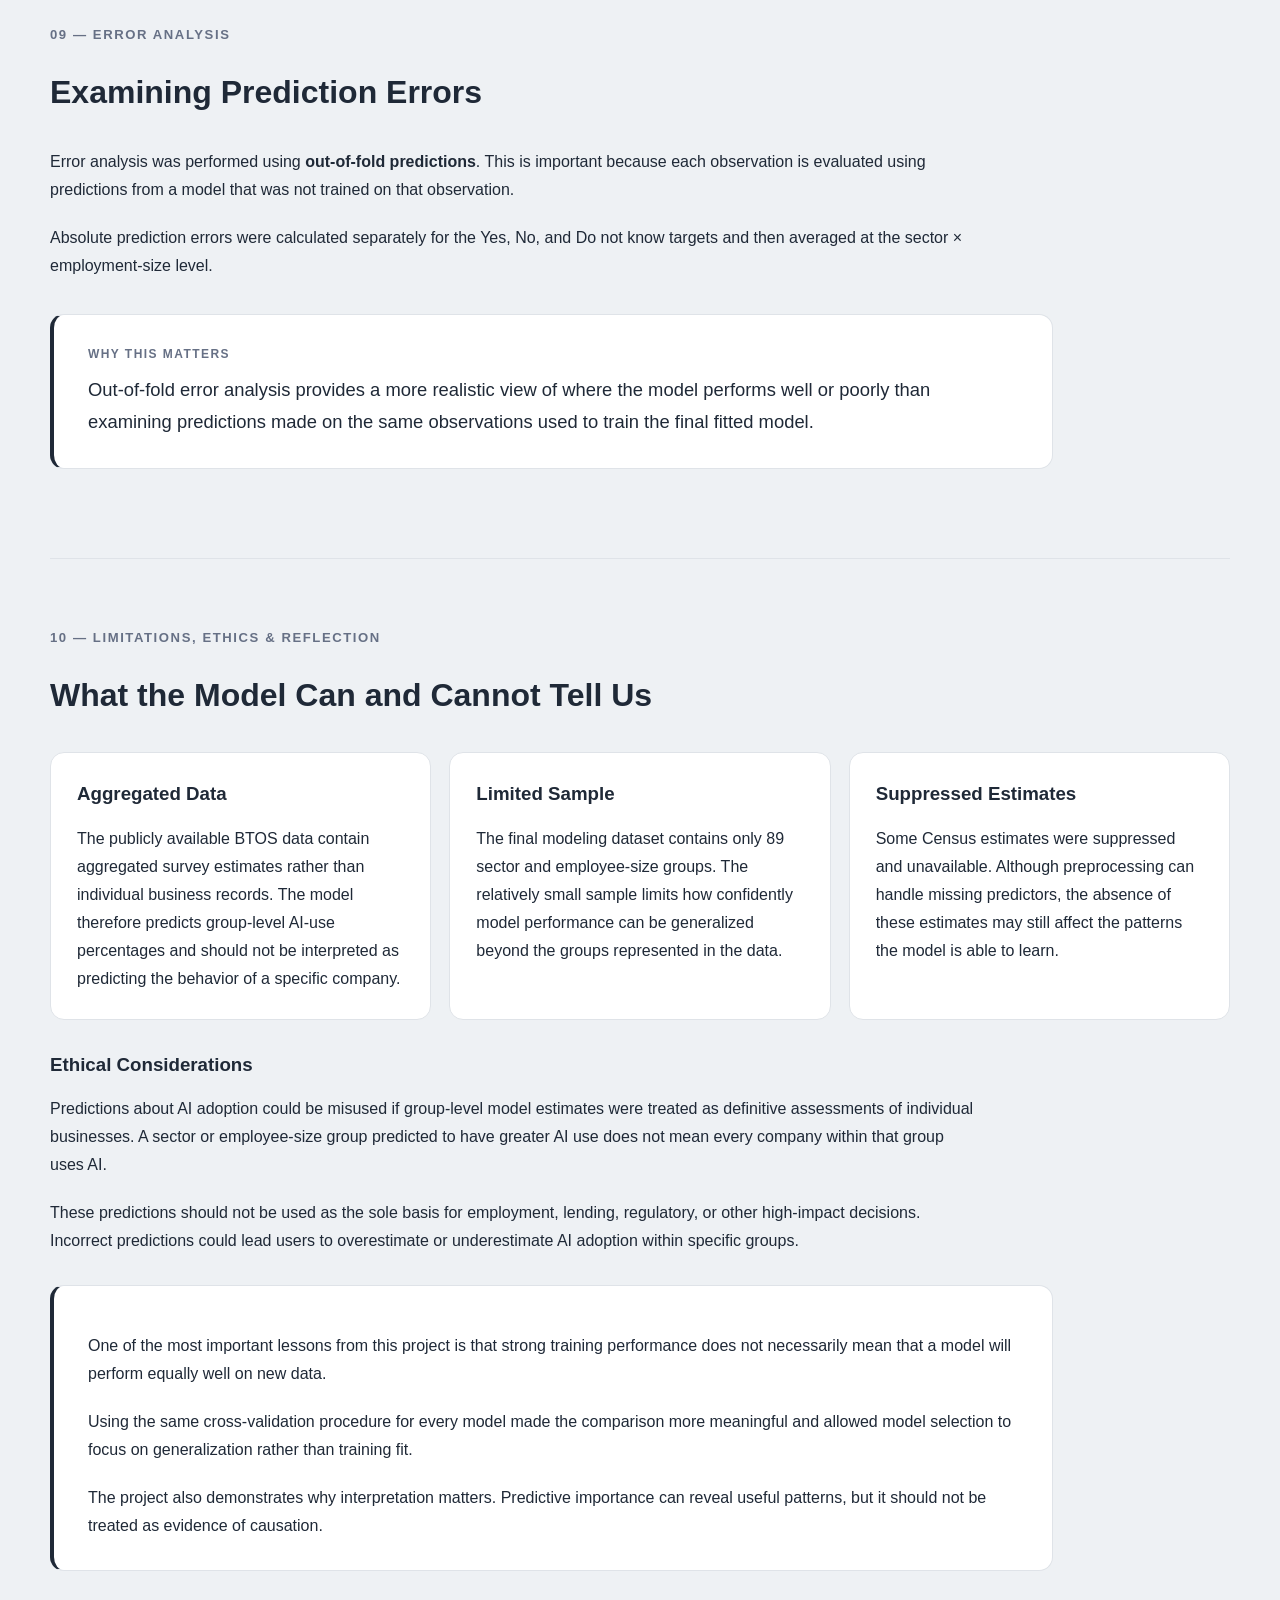
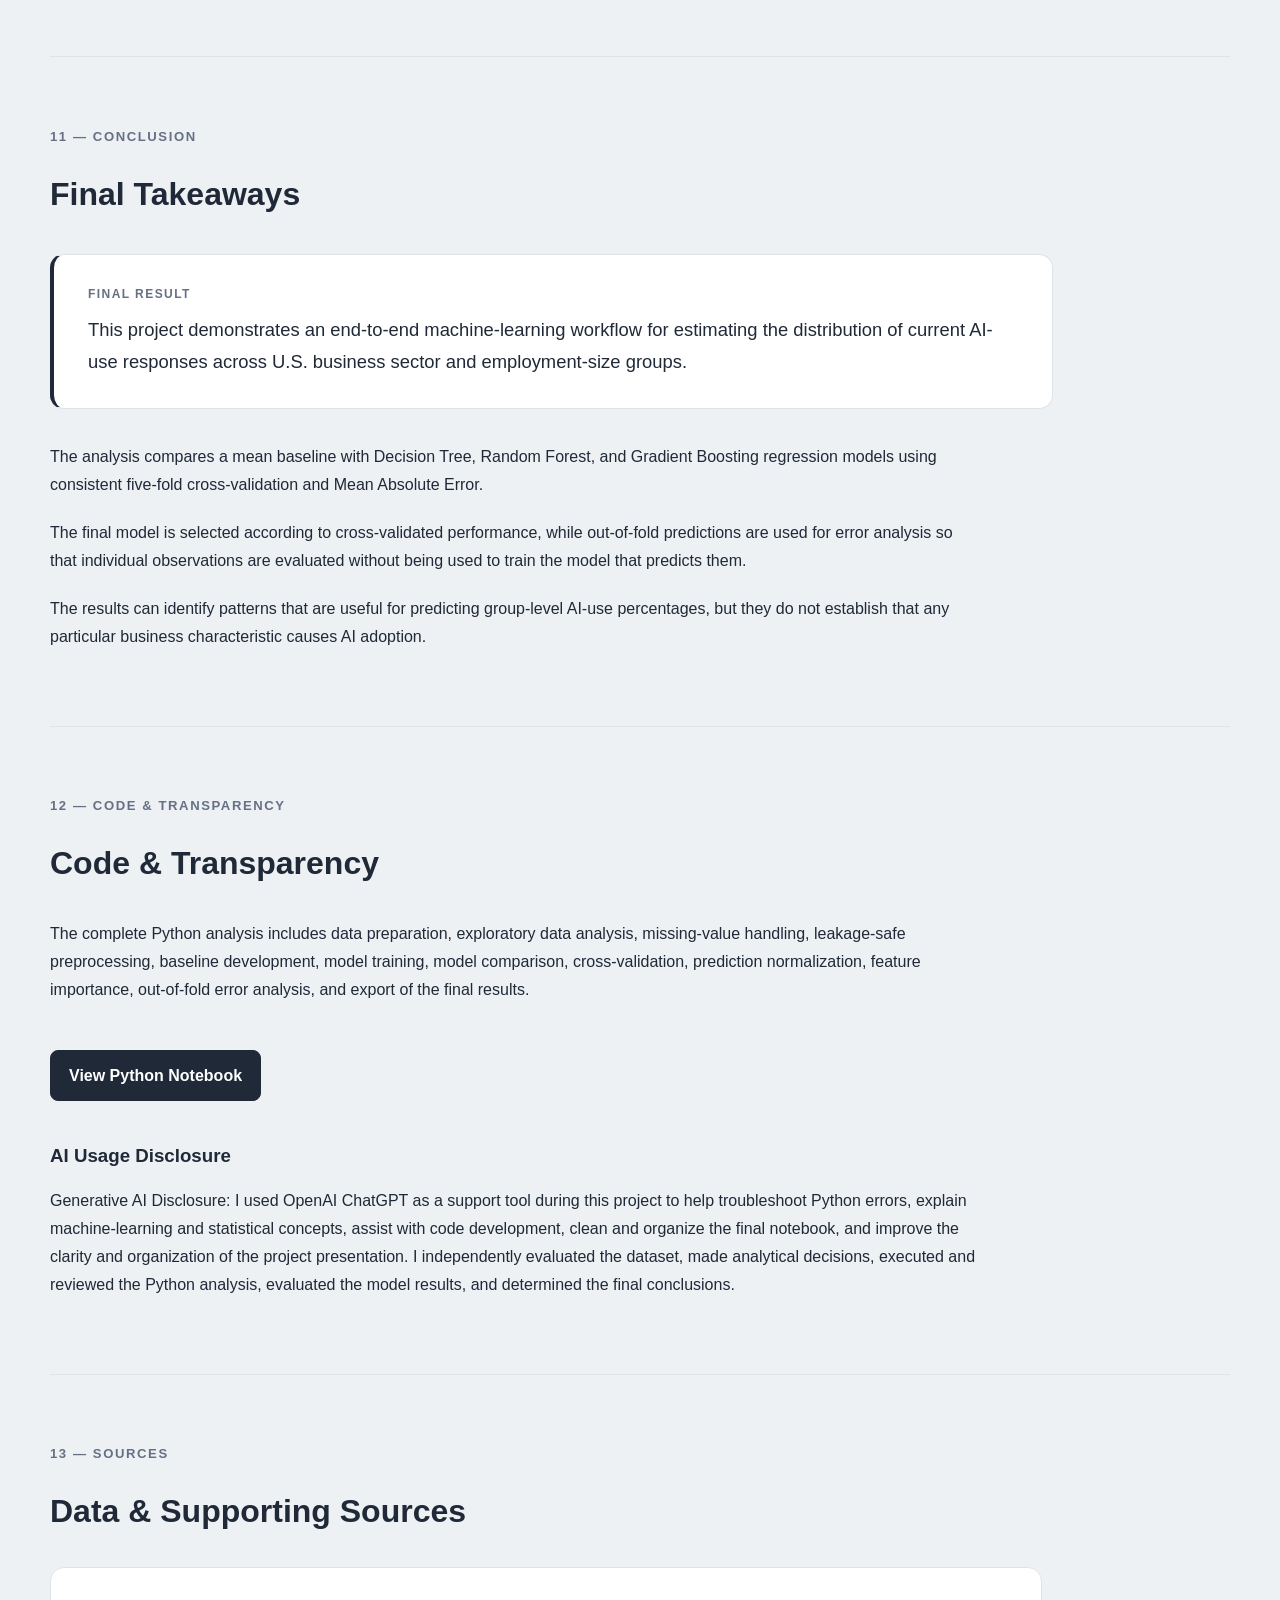
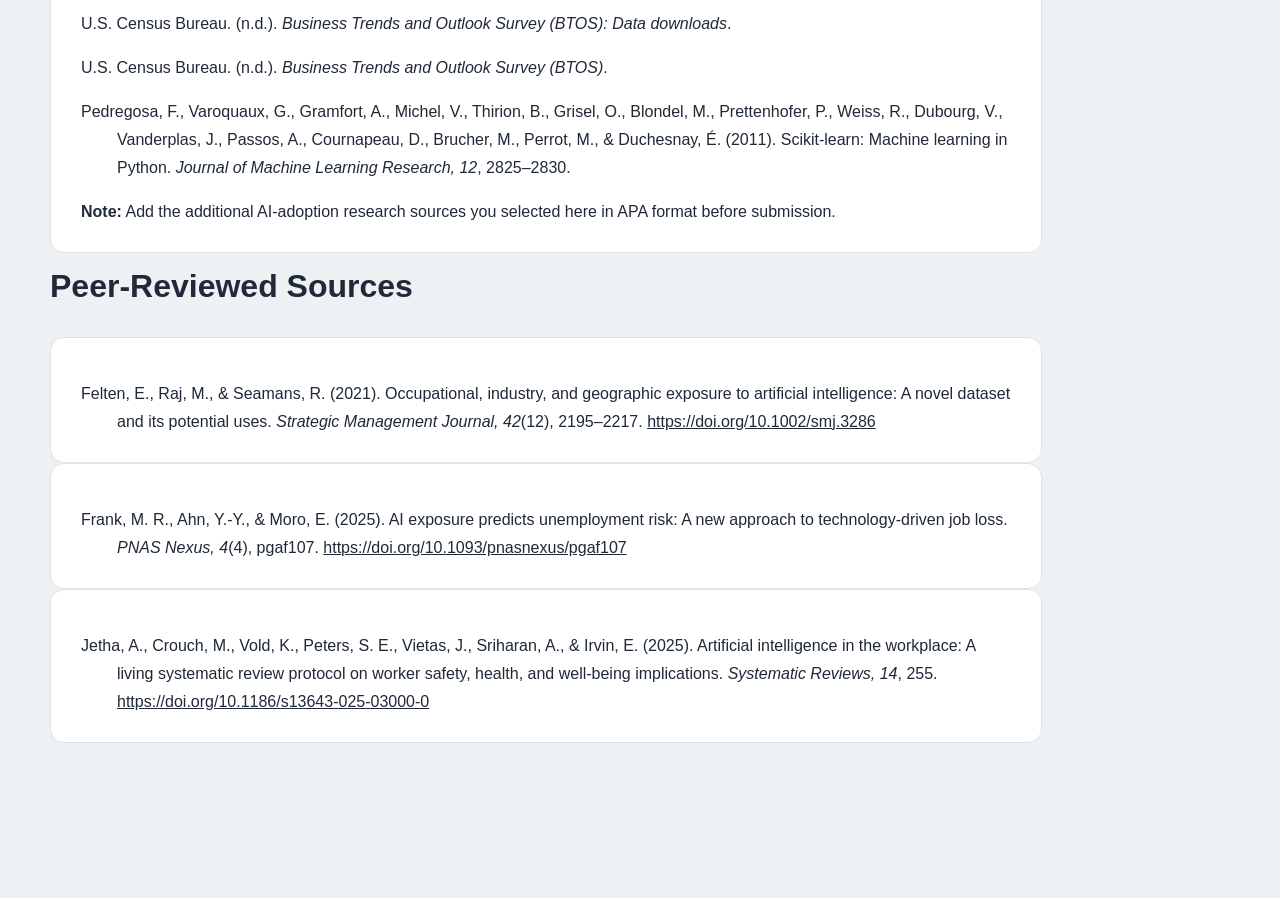
==== commit 585d7085: "Add peer-reviewed sources section to index.html Added peer-reviewed sources related to AI exposure a" ====
--- a/projects/ai-business-revenue/index.html
+++ b/projects/ai-business-revenue/index.html
@@ -1528,6 +1528,47 @@
 
     </div>
 
+<h2>
+                Peer-Reviewed Sources
+            </h2>
+
+
+            <div class="source-card">
+    <p class="apa-reference">
+        Felten, E., Raj, M., &amp; Seamans, R. (2021).
+        Occupational, industry, and geographic exposure to artificial intelligence:
+        A novel dataset and its potential uses.
+        <em>Strategic Management Journal, 42</em>(12), 2195–2217.
+        <a href="https://doi.org/10.1002/smj.3286" target="_blank">
+            https://doi.org/10.1002/smj.3286
+        </a>
+    </p>
+</div>
+
+<div class="source-card">
+    <p class="apa-reference">
+        Frank, M. R., Ahn, Y.-Y., &amp; Moro, E. (2025).
+        AI exposure predicts unemployment risk: A new approach to technology-driven job loss.
+        <em>PNAS Nexus, 4</em>(4), pgaf107.
+        <a href="https://doi.org/10.1093/pnasnexus/pgaf107" target="_blank">
+            https://doi.org/10.1093/pnasnexus/pgaf107
+        </a>
+    </p>
+</div>
+
+<div class="source-card">
+    <p class="apa-reference">
+        Jetha, A., Crouch, M., Vold, K., Peters, S. E., Vietas, J.,
+        Sriharan, A., &amp; Irvin, E. (2025).
+        Artificial intelligence in the workplace: A living systematic review protocol
+        on worker safety, health, and well-being implications.
+        <em>Systematic Reviews, 14</em>, 255.
+        <a href="https://doi.org/10.1186/s13643-025-03000-0" target="_blank">
+            https://doi.org/10.1186/s13643-025-03000-0
+        </a>
+    </p>
+</div>
+    
 </section>
 
 
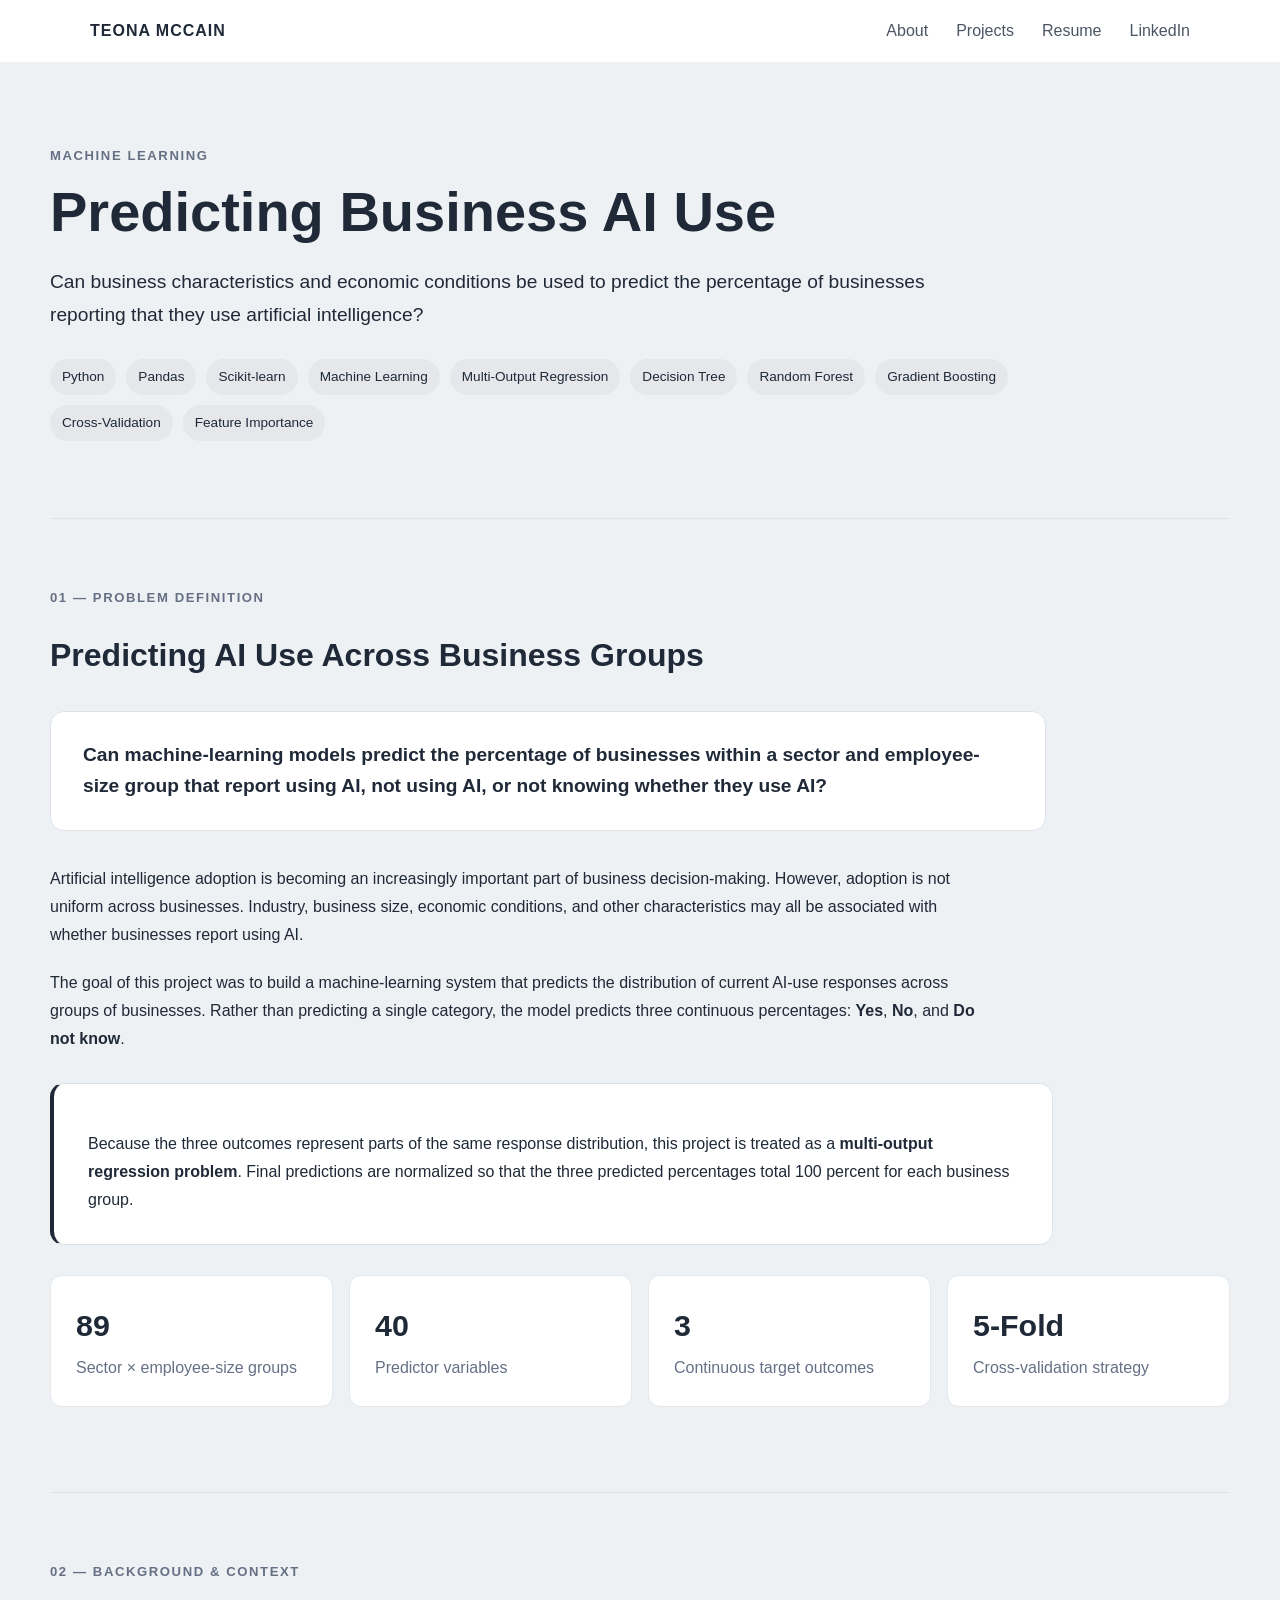
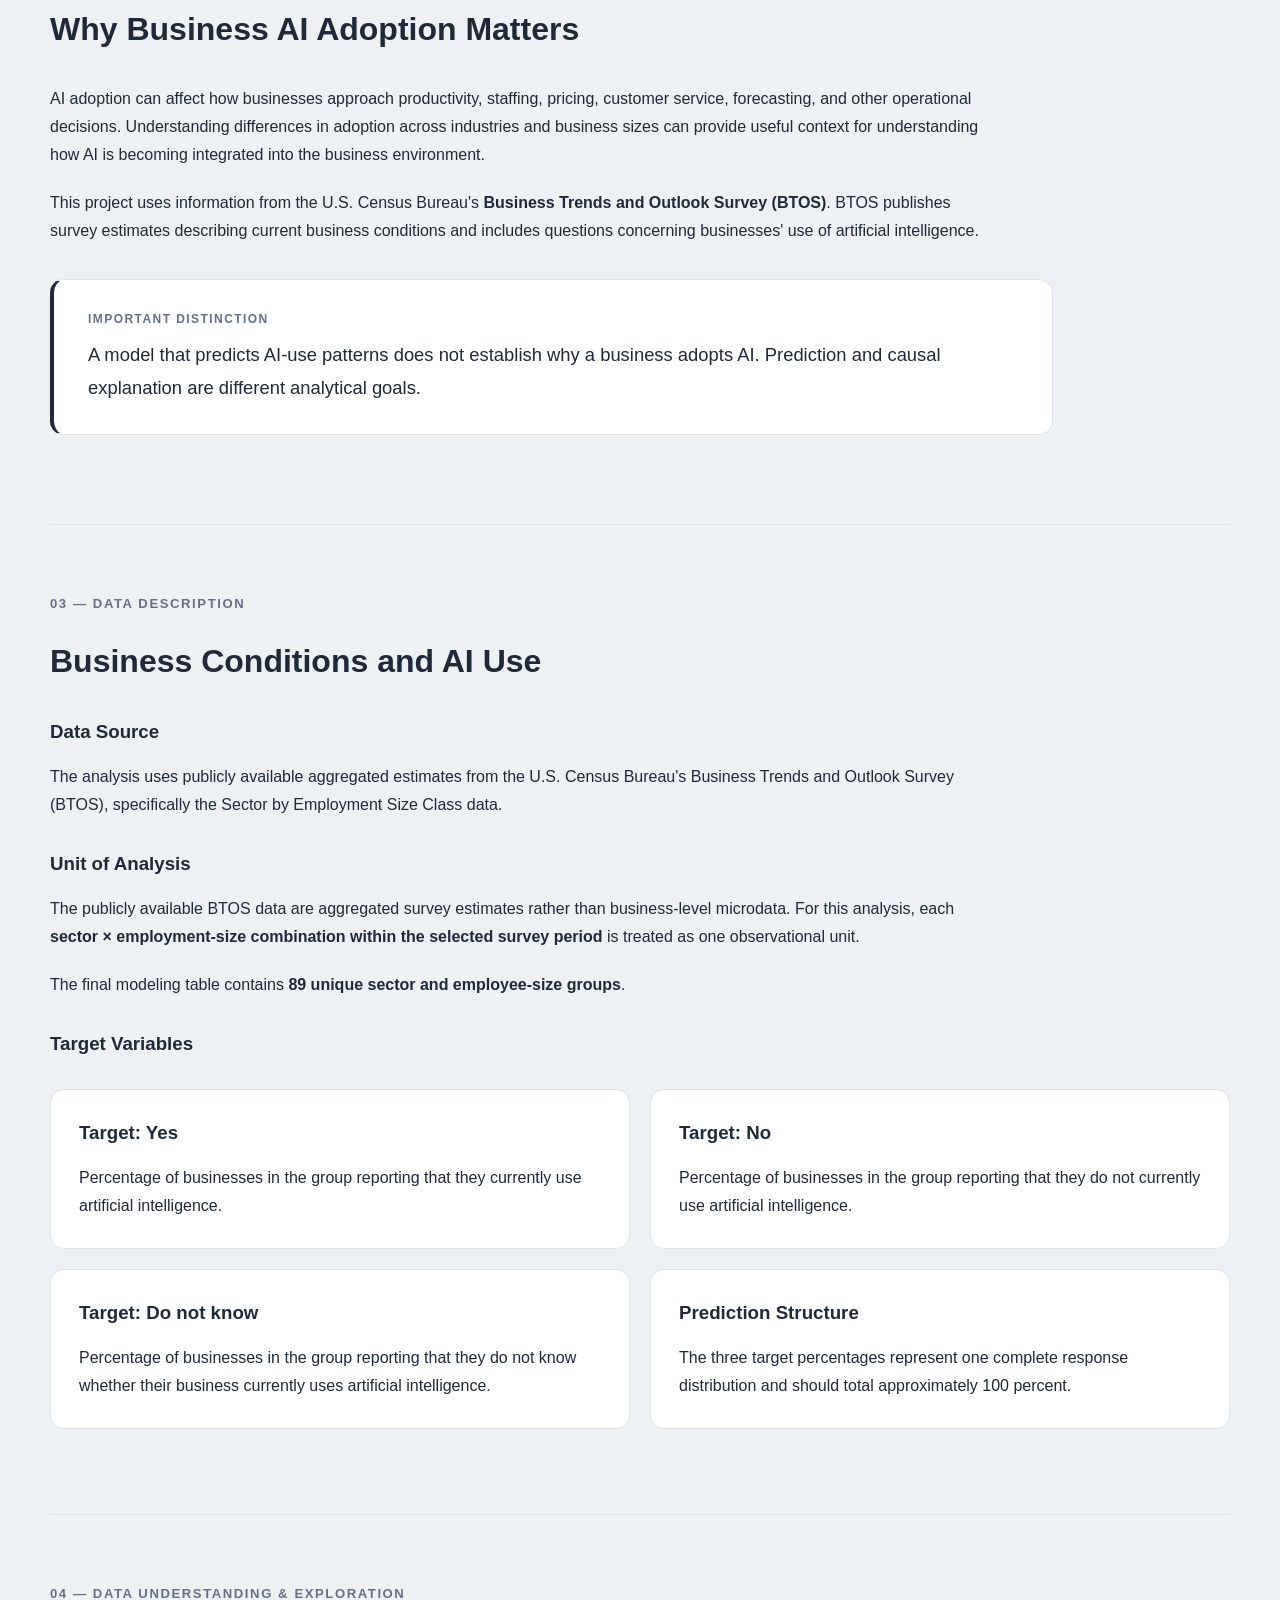
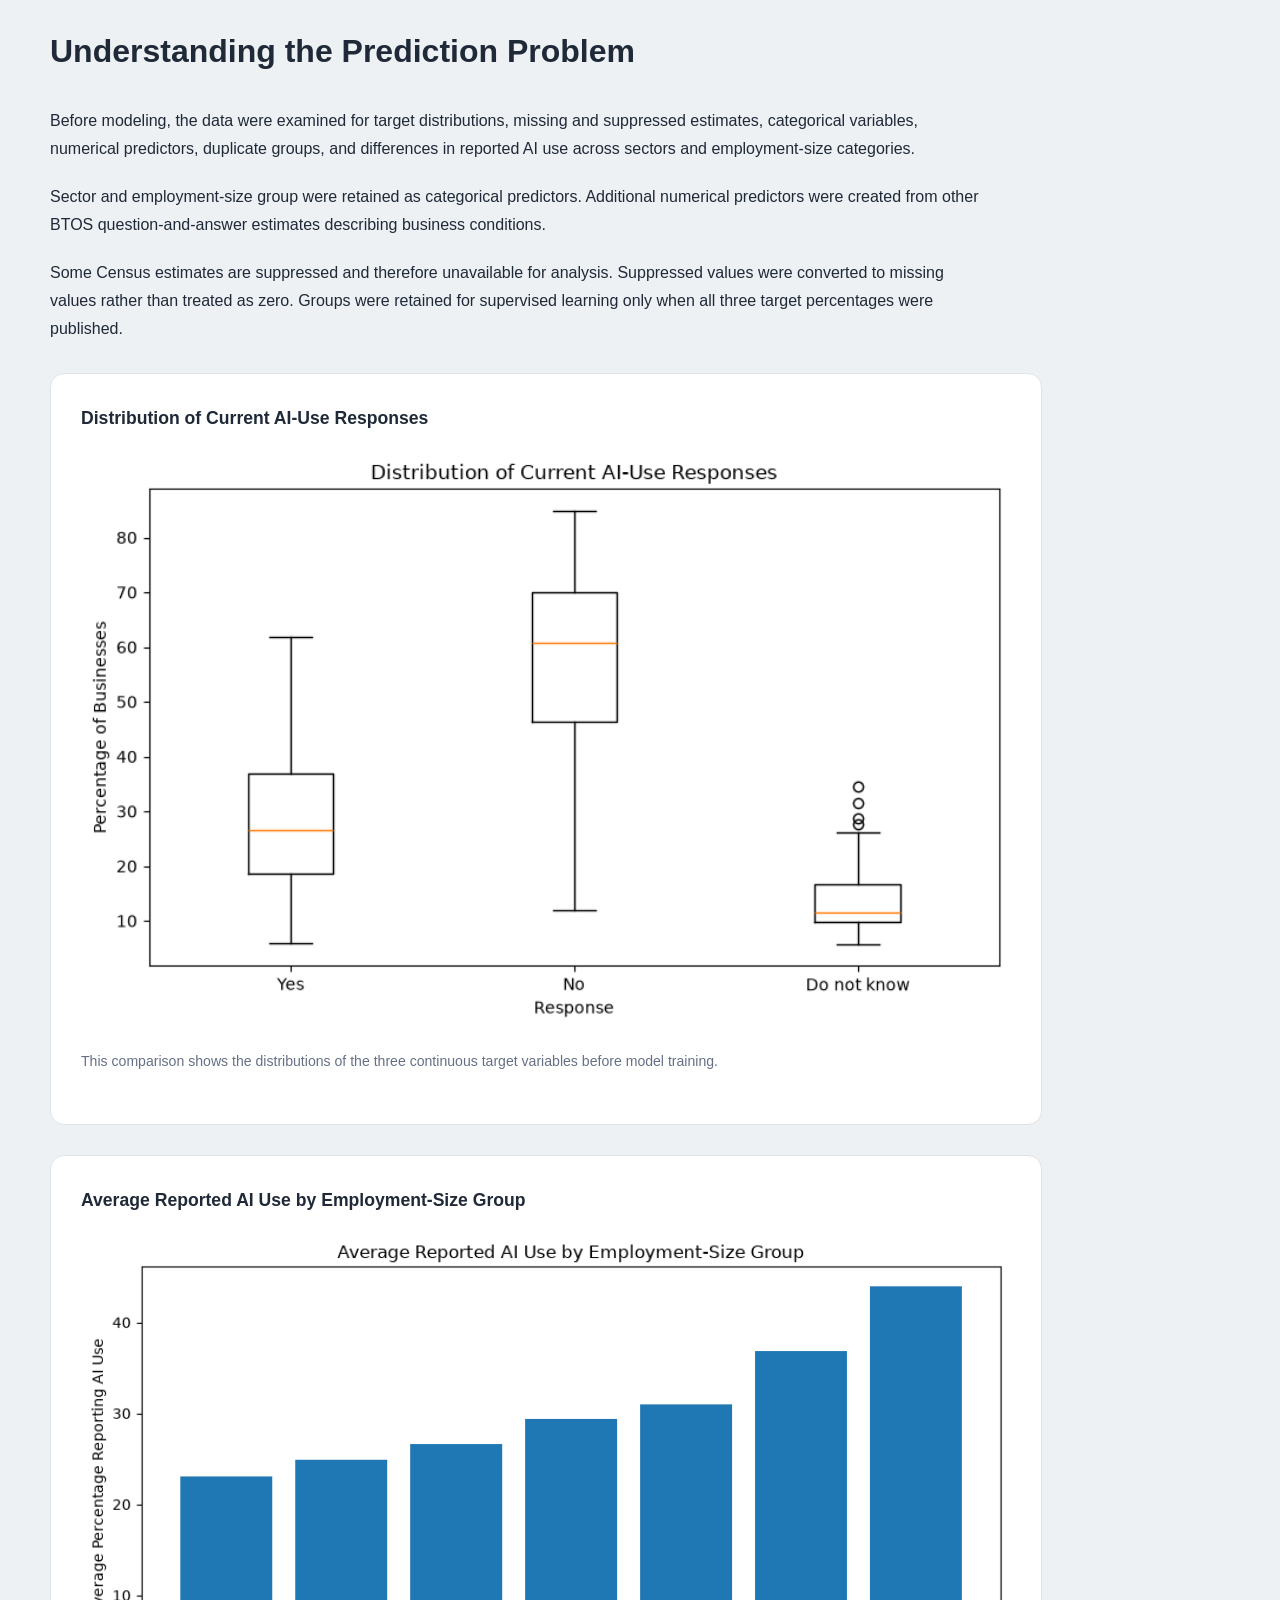
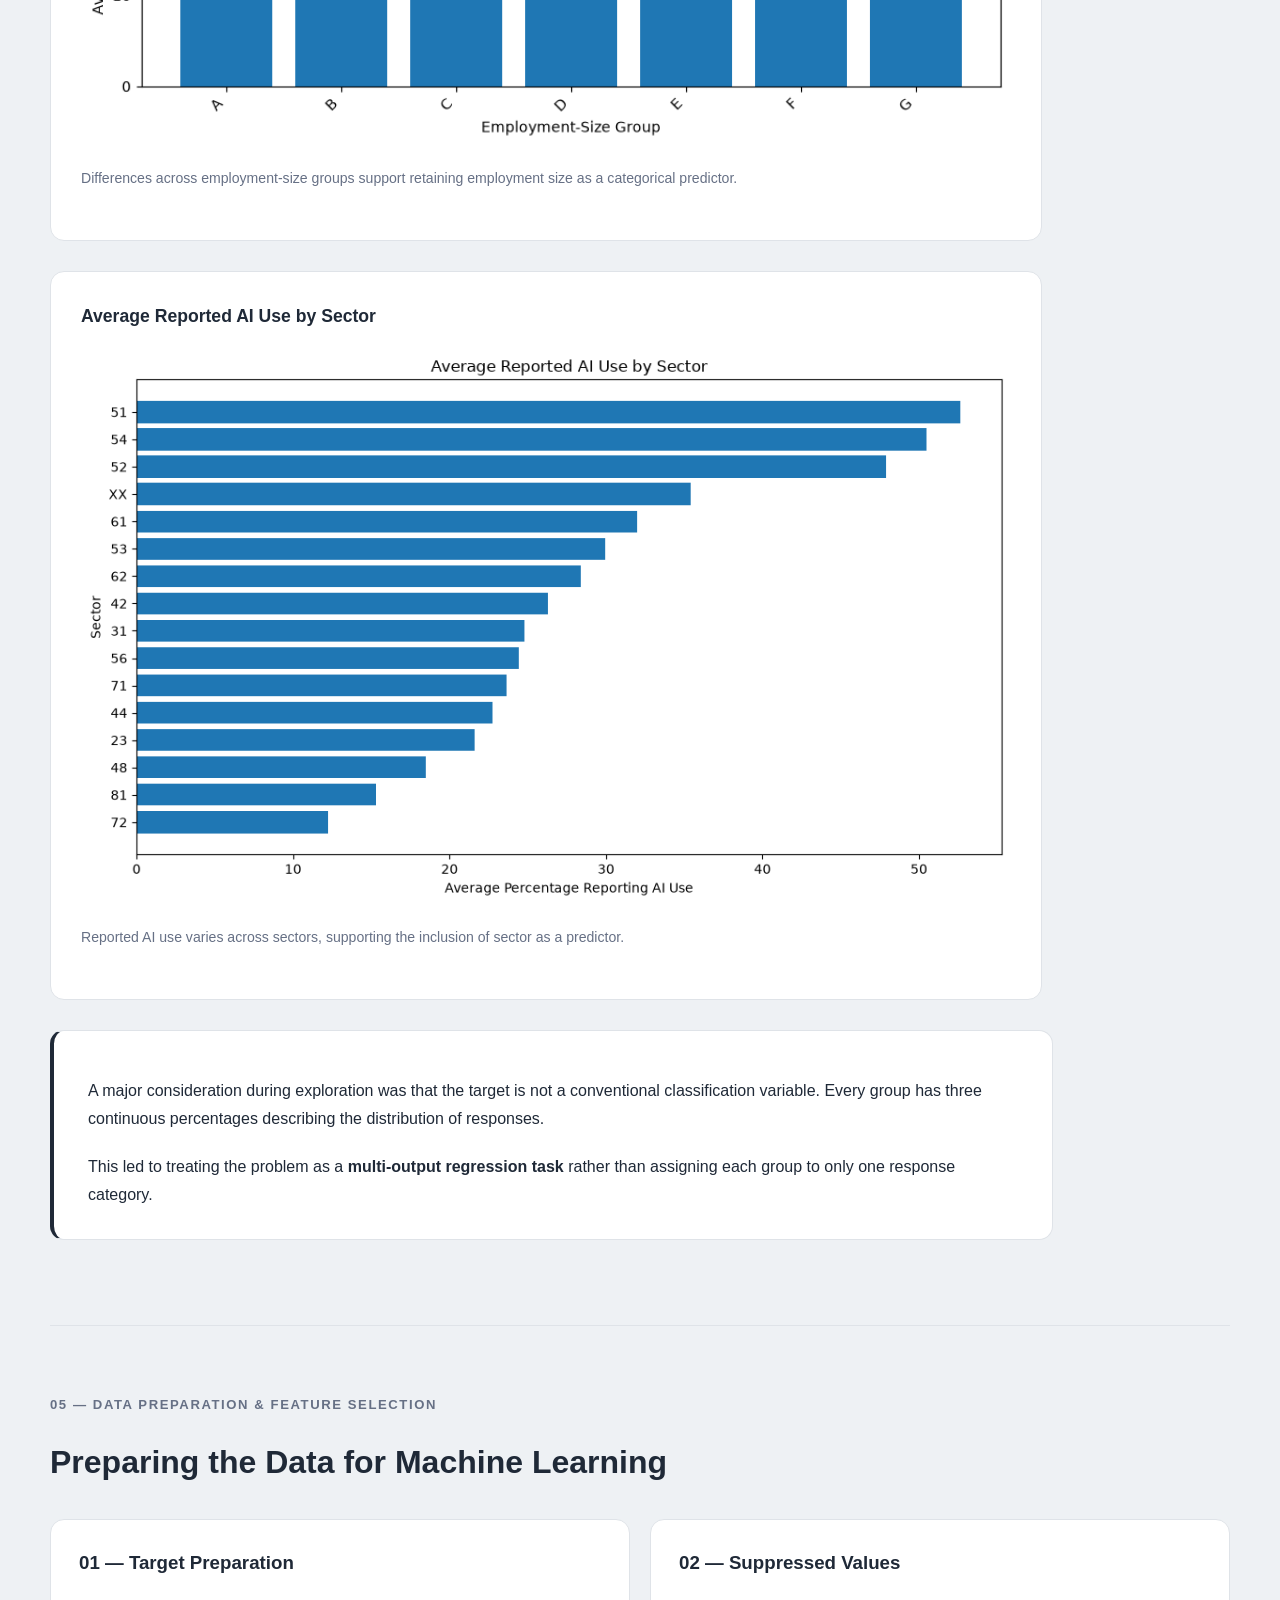
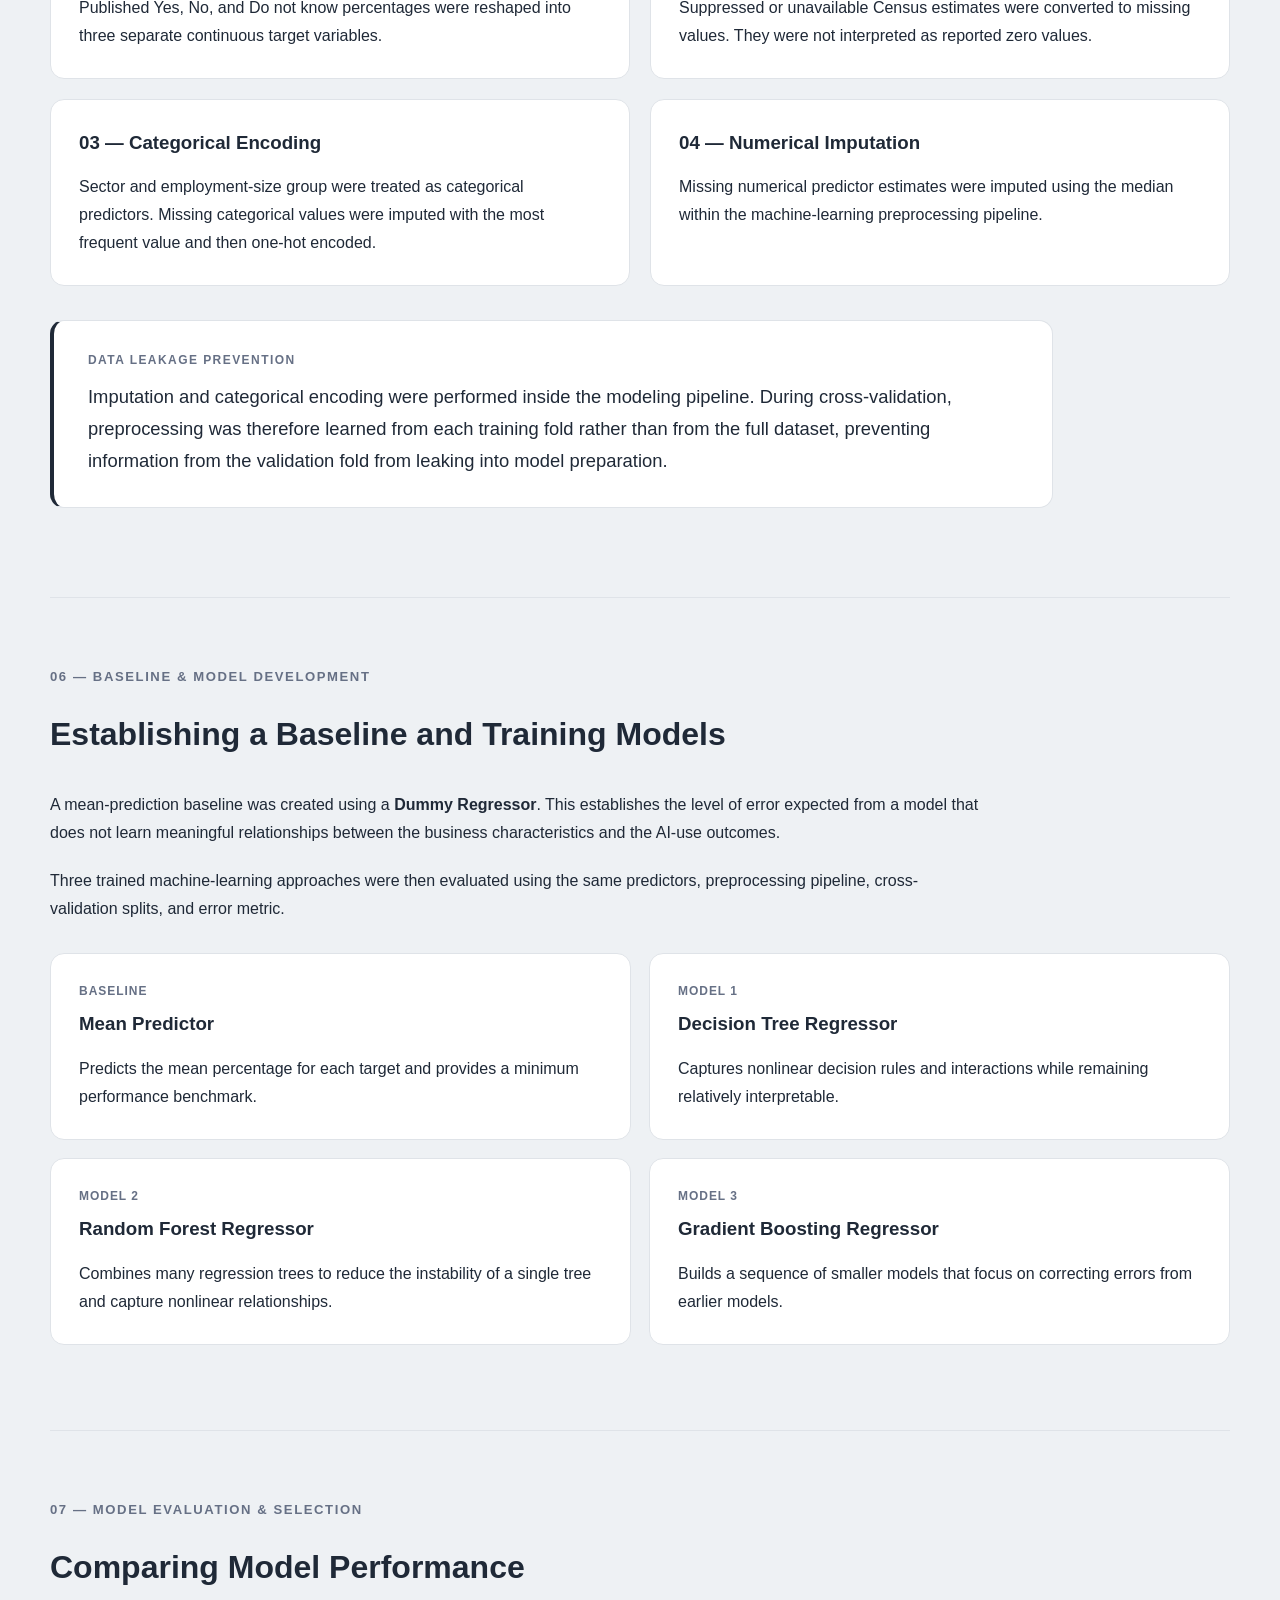
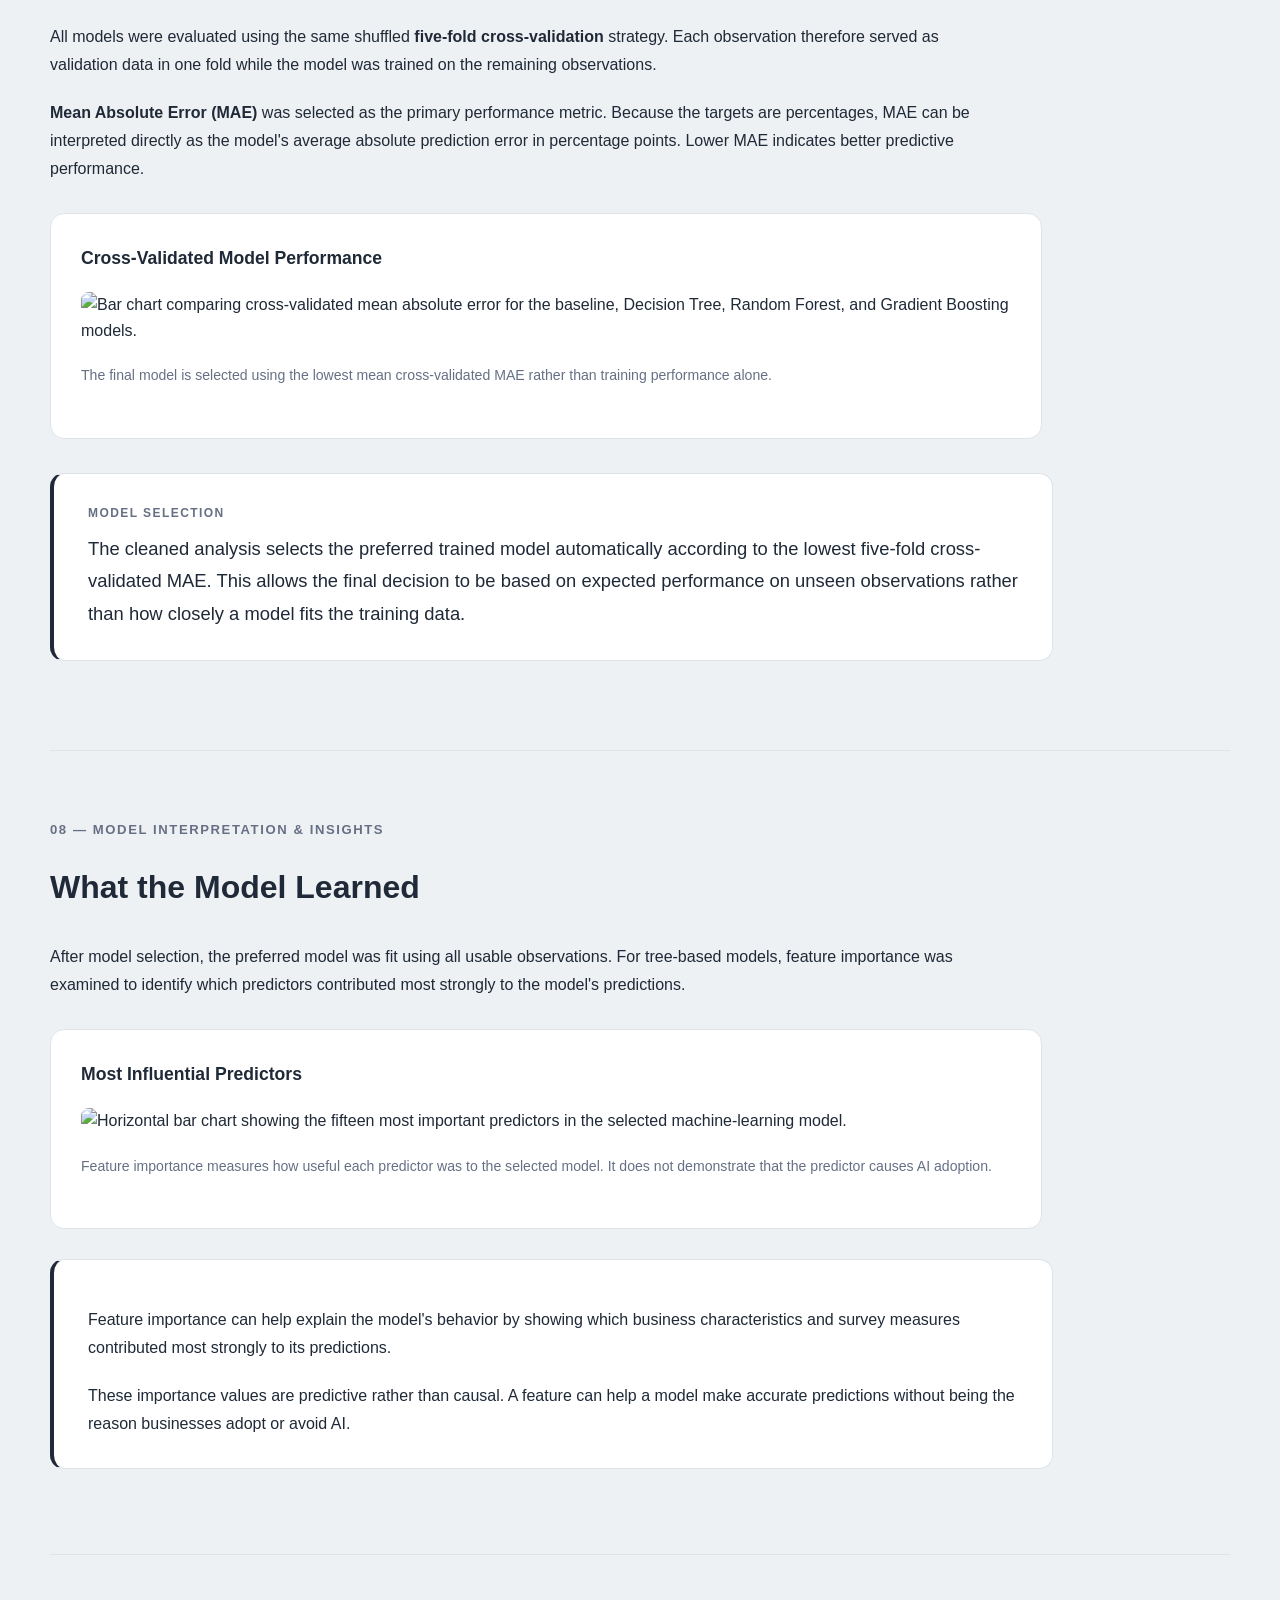
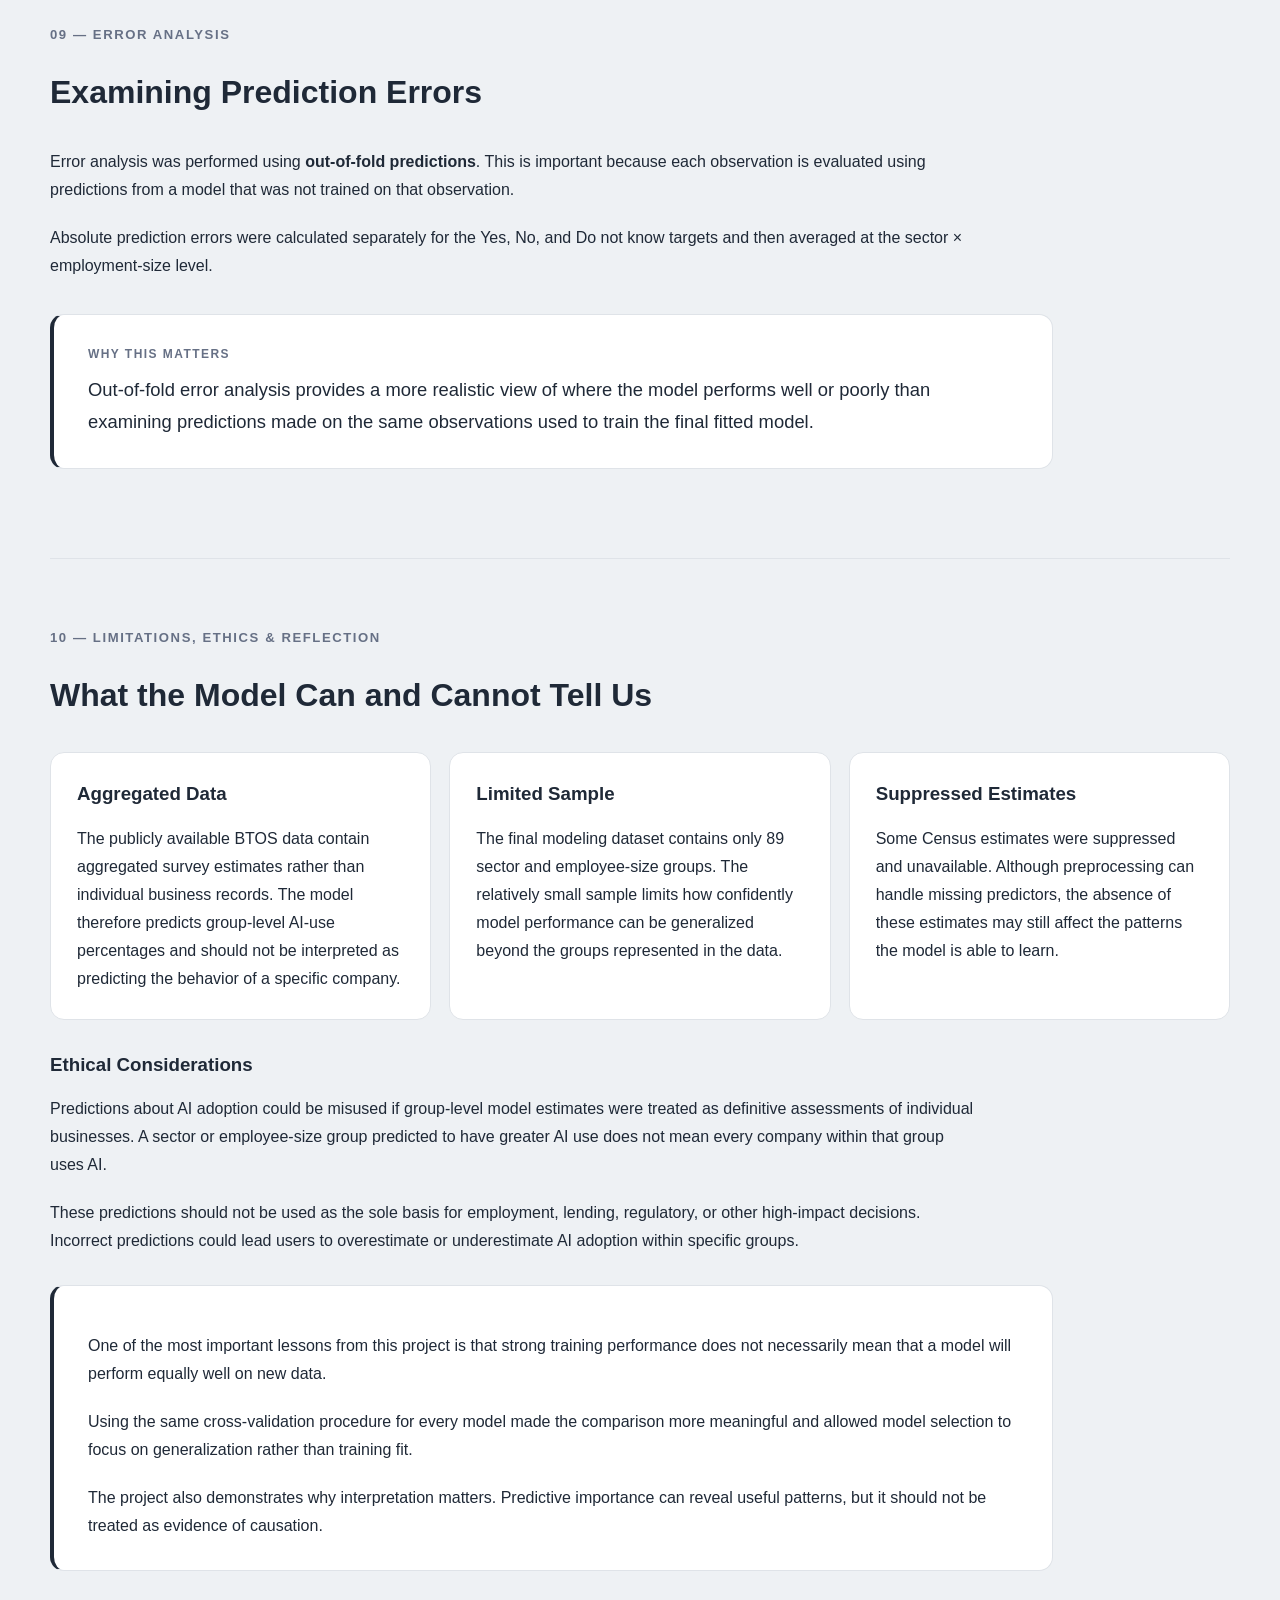
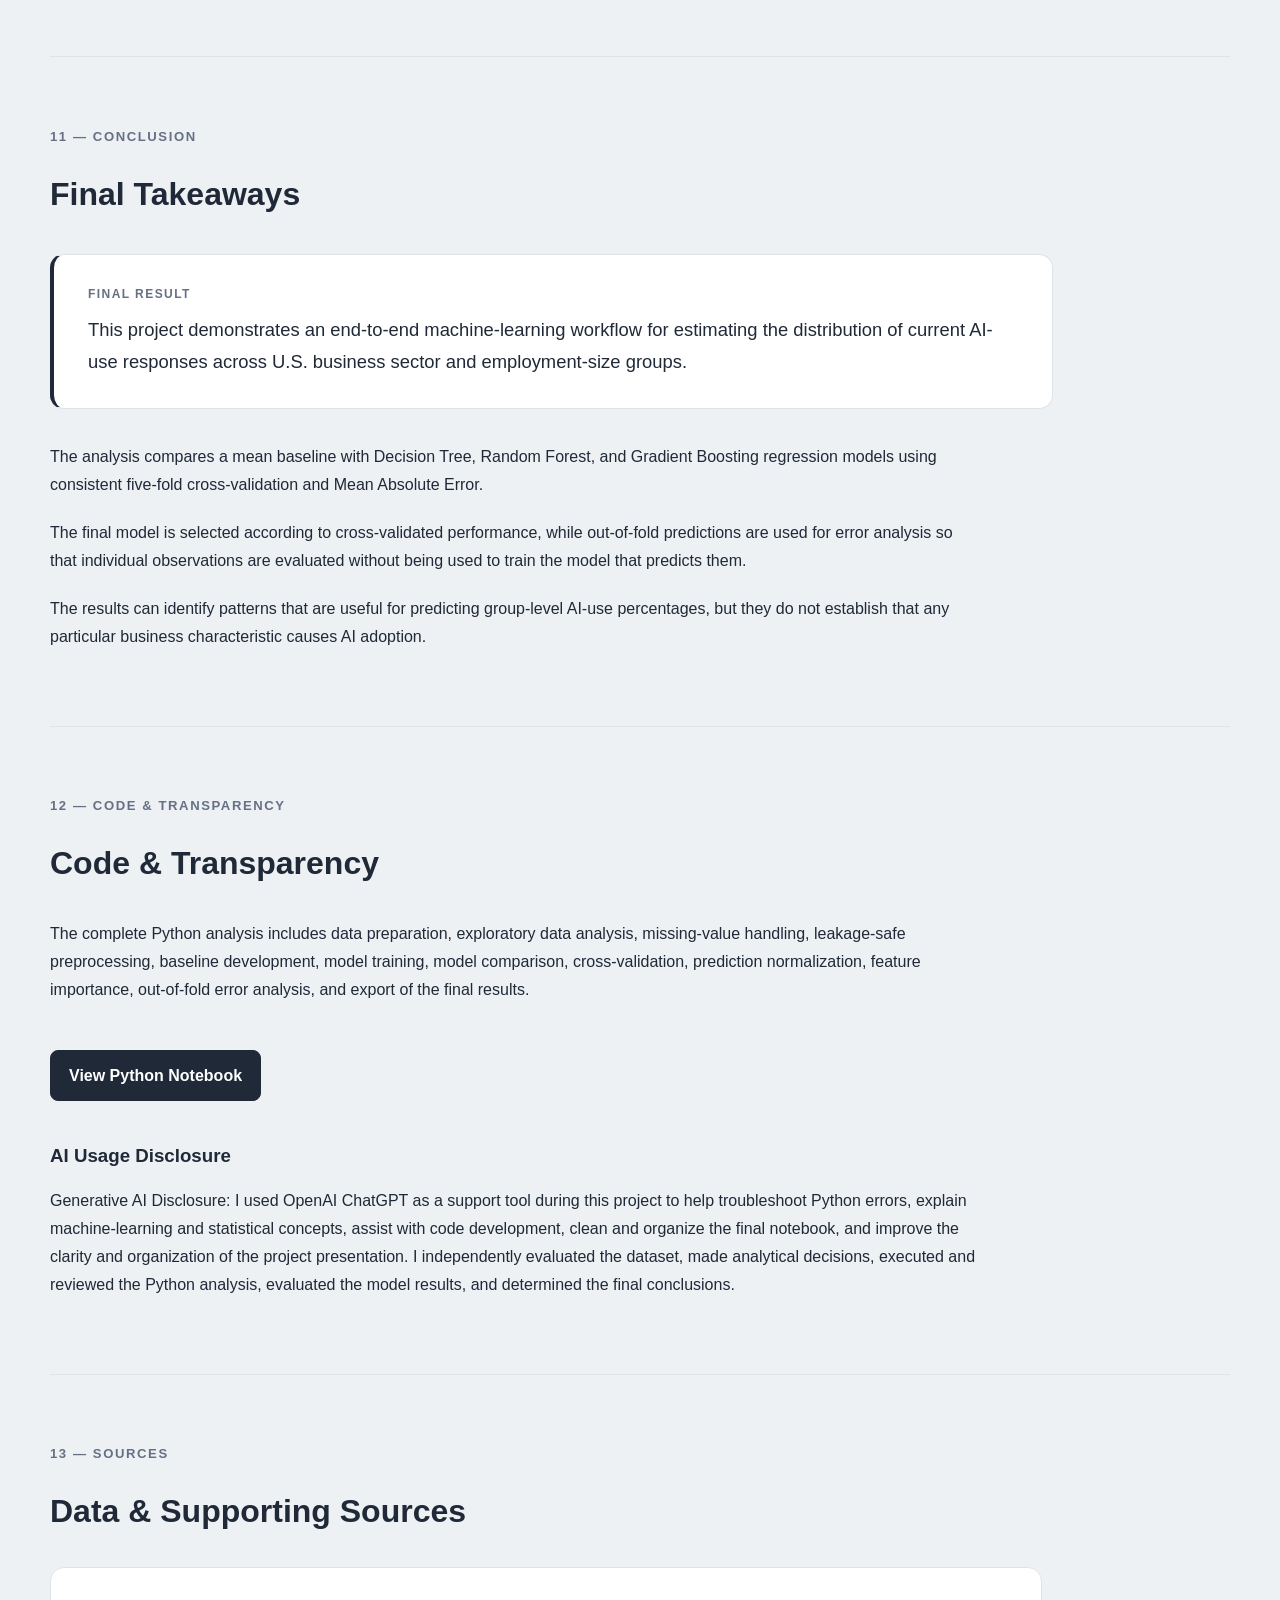
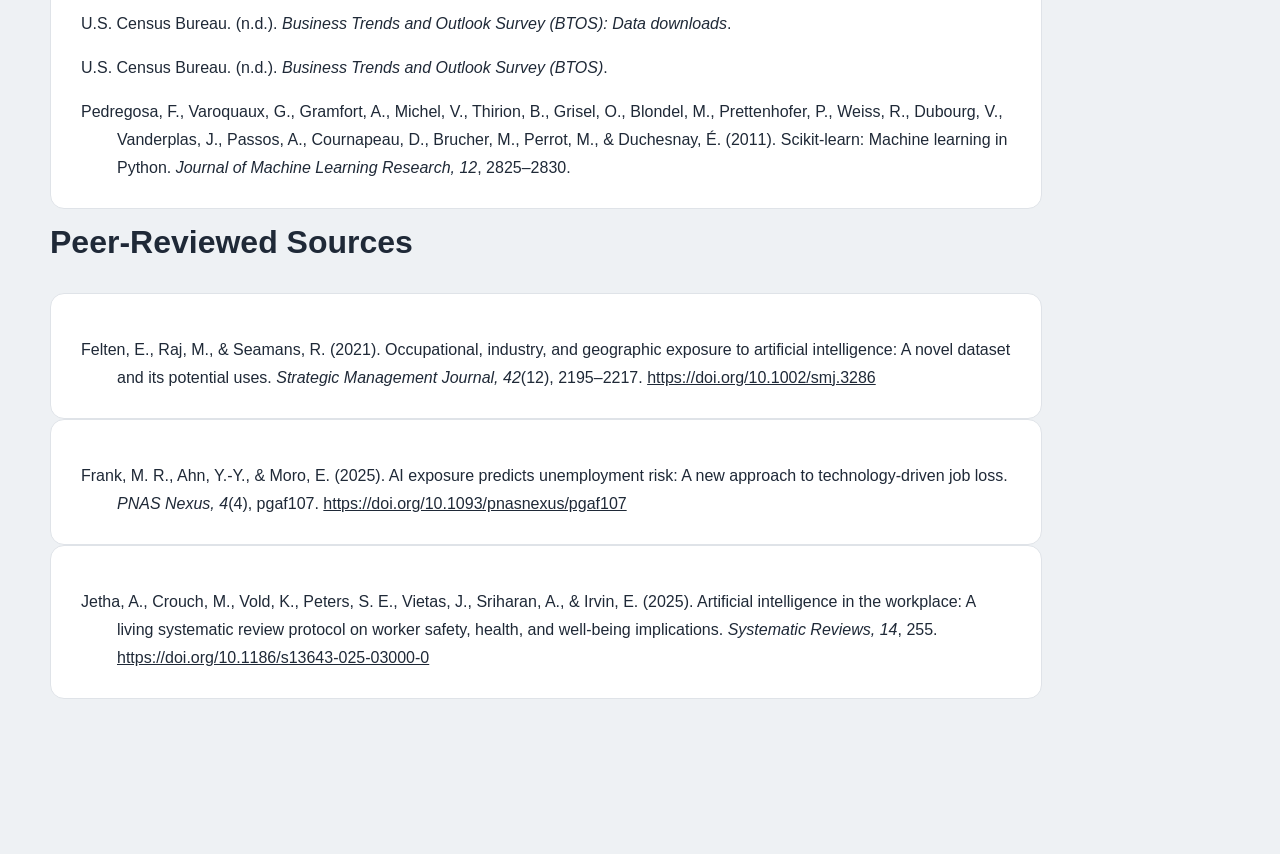
==== commit afcbc645: "Remove note for additional AI-adoption sources Removed note about adding AI-adoption research source" ====
--- a/projects/ai-business-revenue/index.html
+++ b/projects/ai-business-revenue/index.html
@@ -1521,11 +1521,7 @@
             <em>Journal of Machine Learning Research, 12</em>, 2825–2830.
         </p>
 
-        <p>
-            <strong>Note:</strong> Add the additional AI-adoption research
-            sources you selected here in APA format before submission.
-        </p>
-
+        
     </div>
 
 <h2>
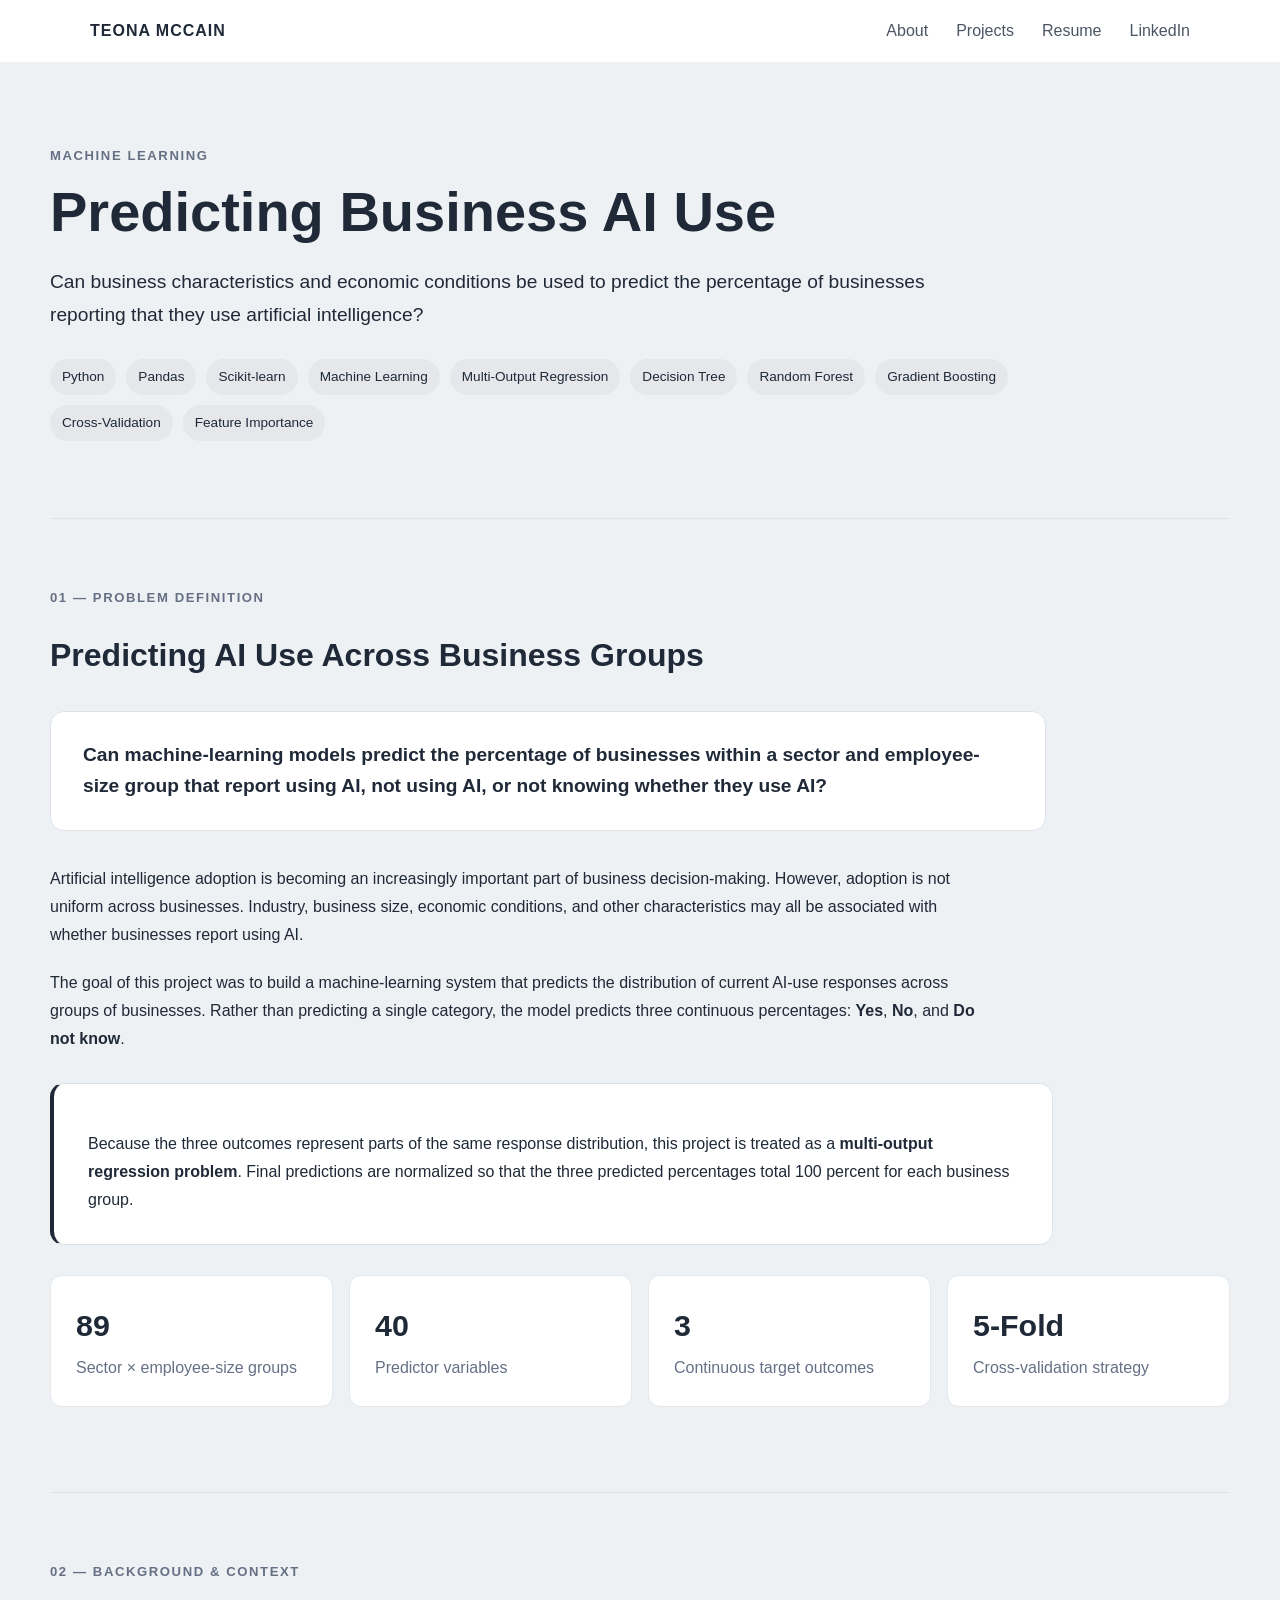
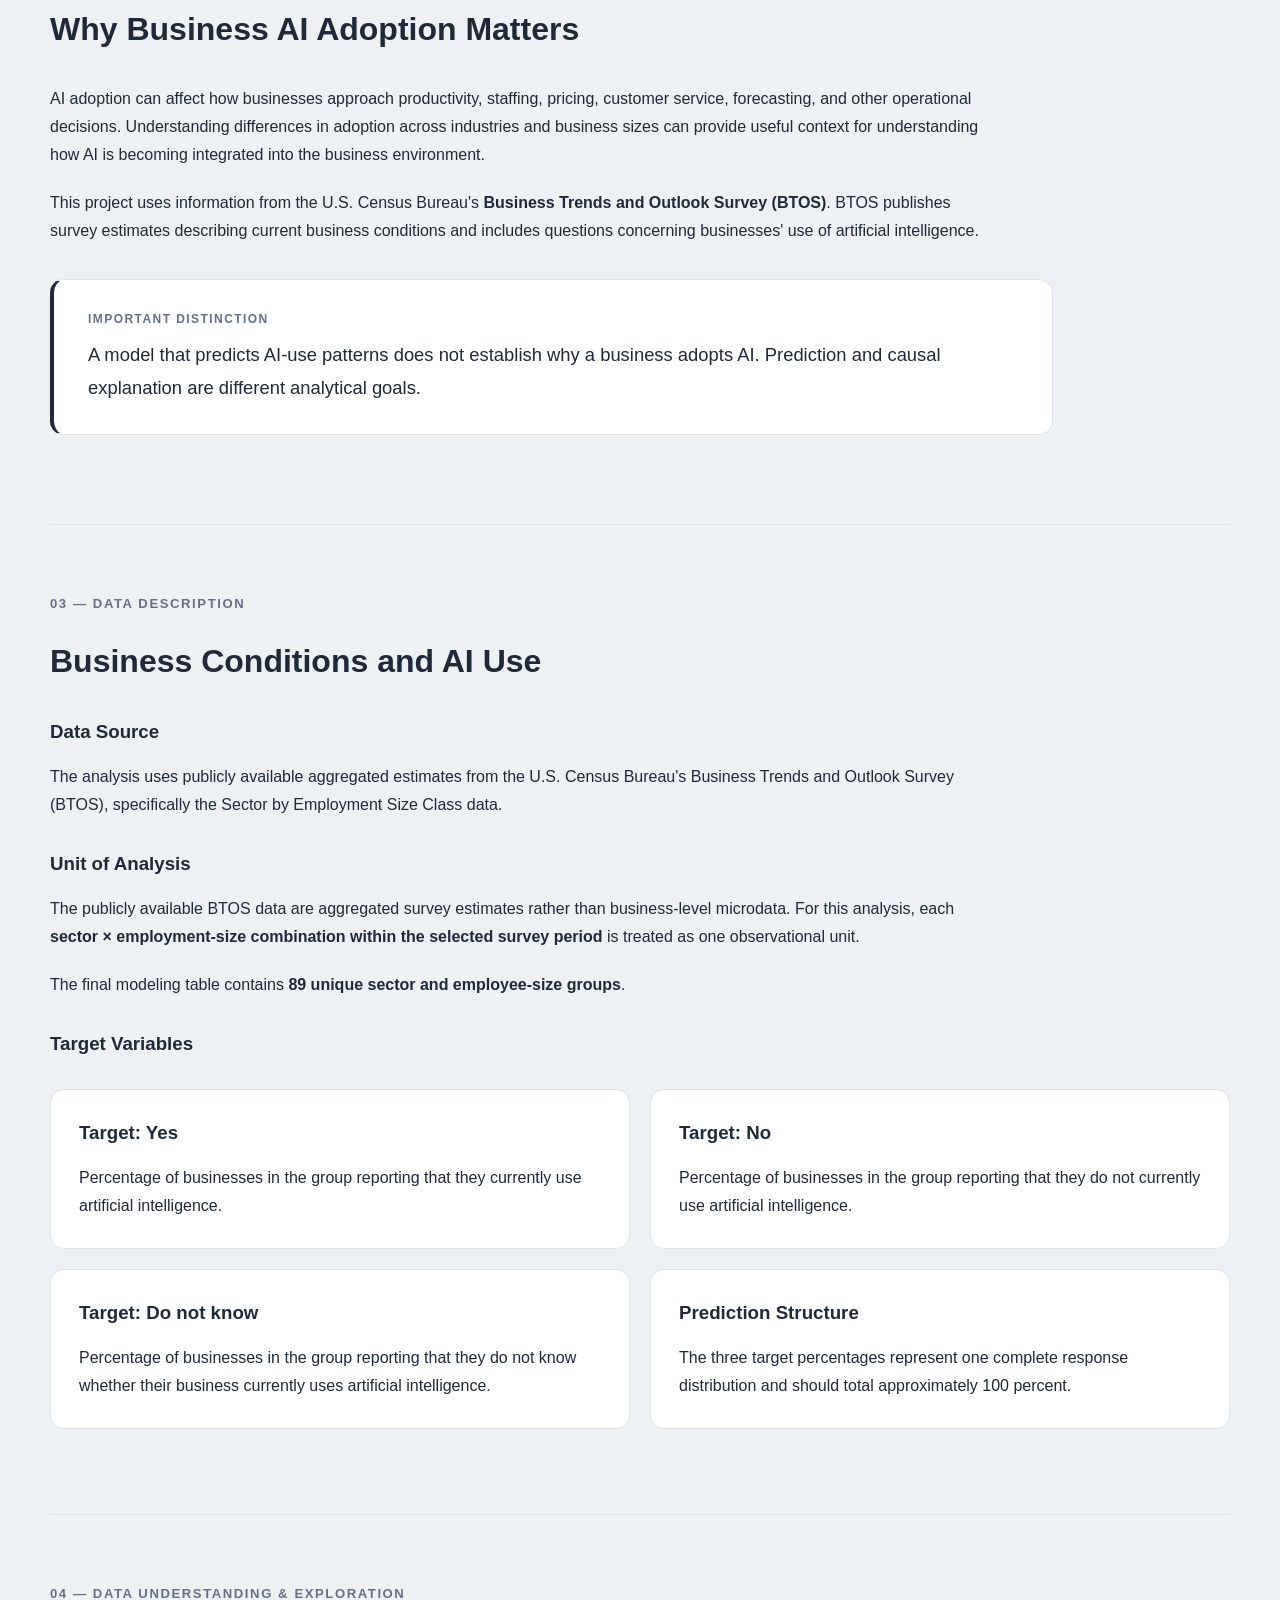
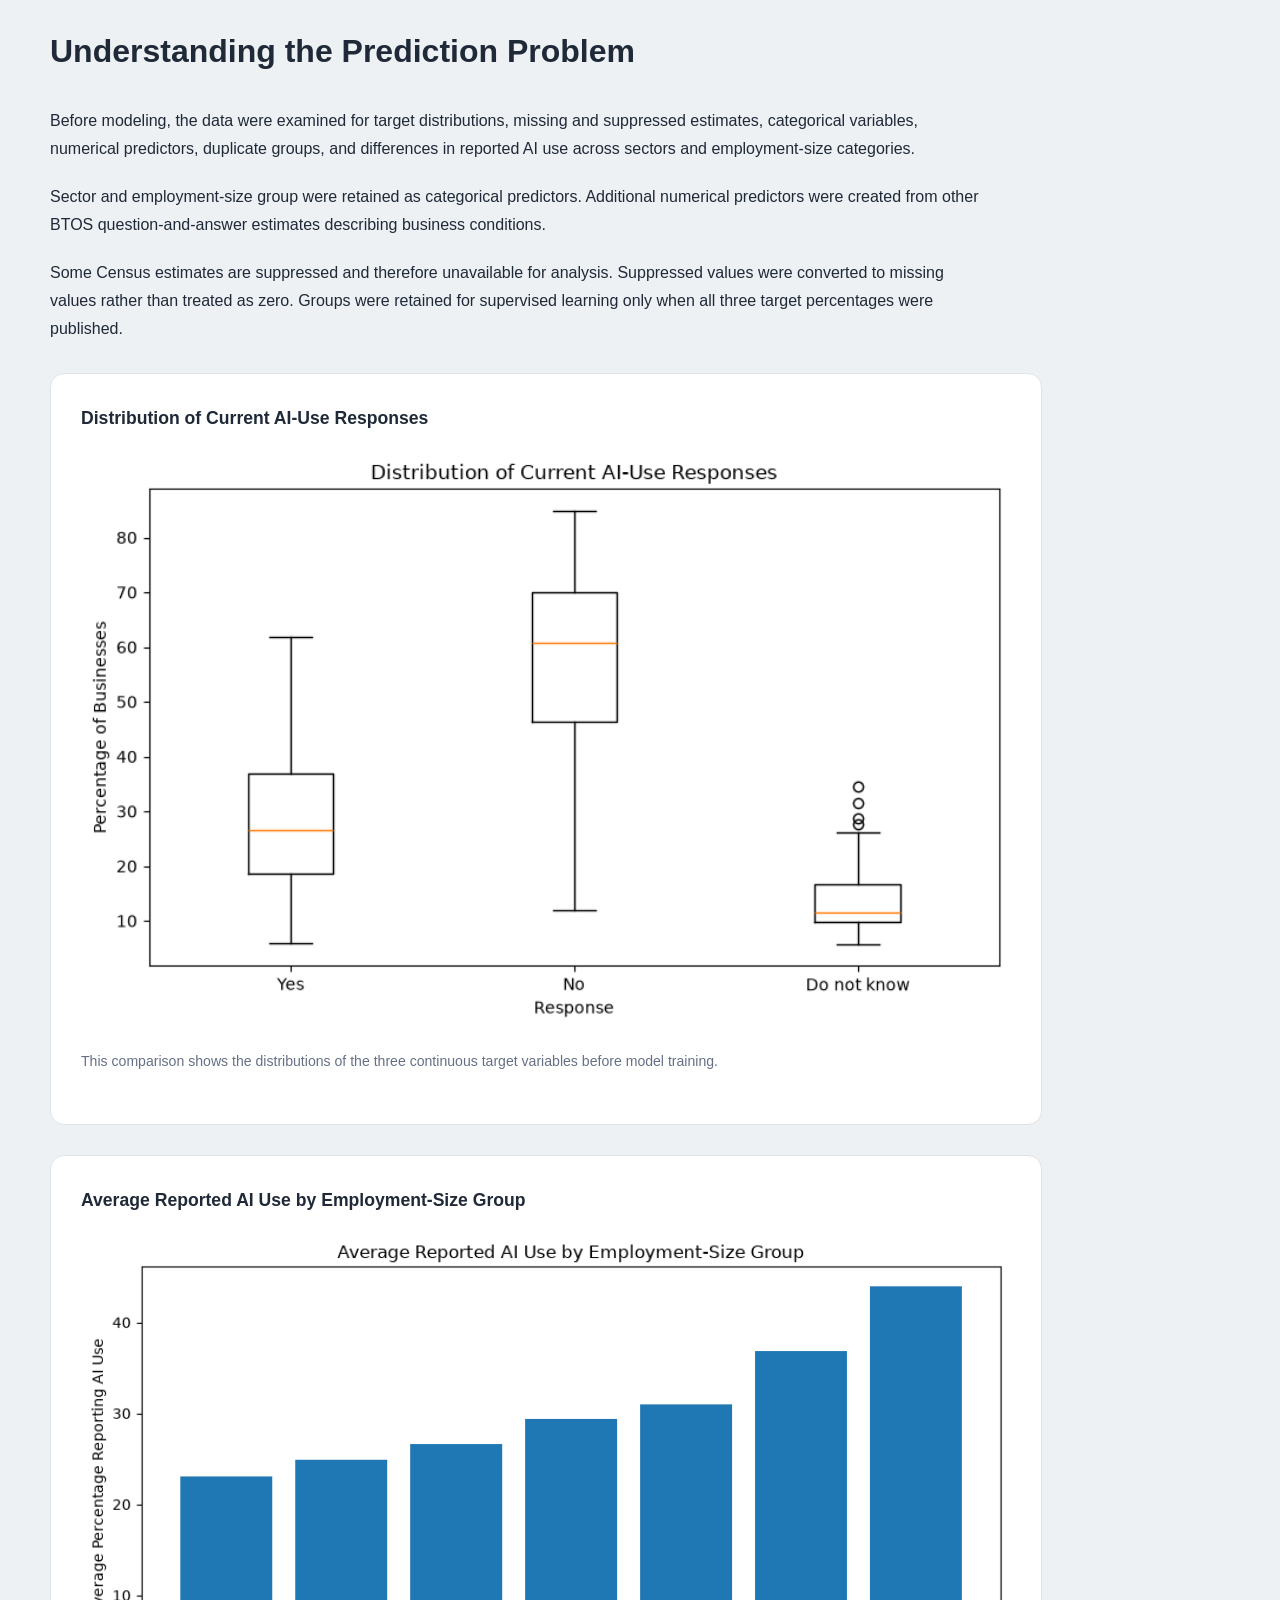
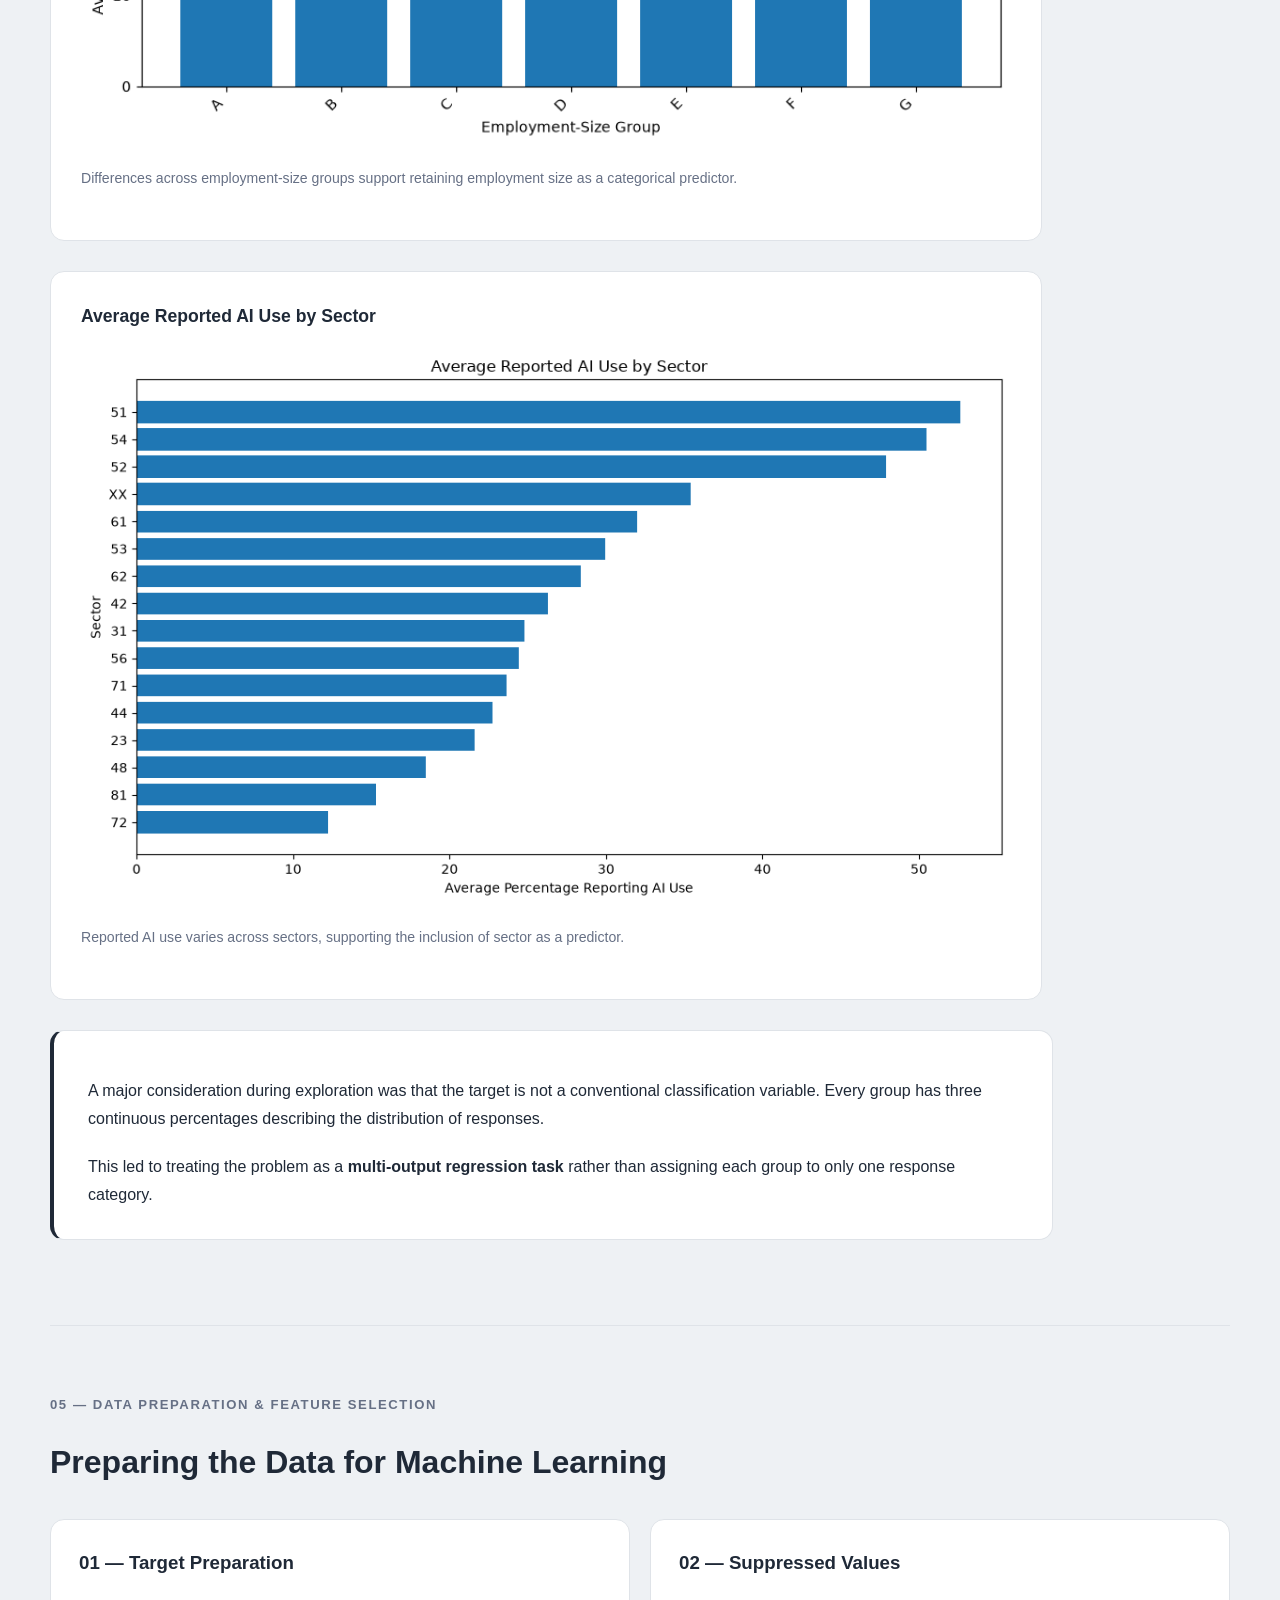
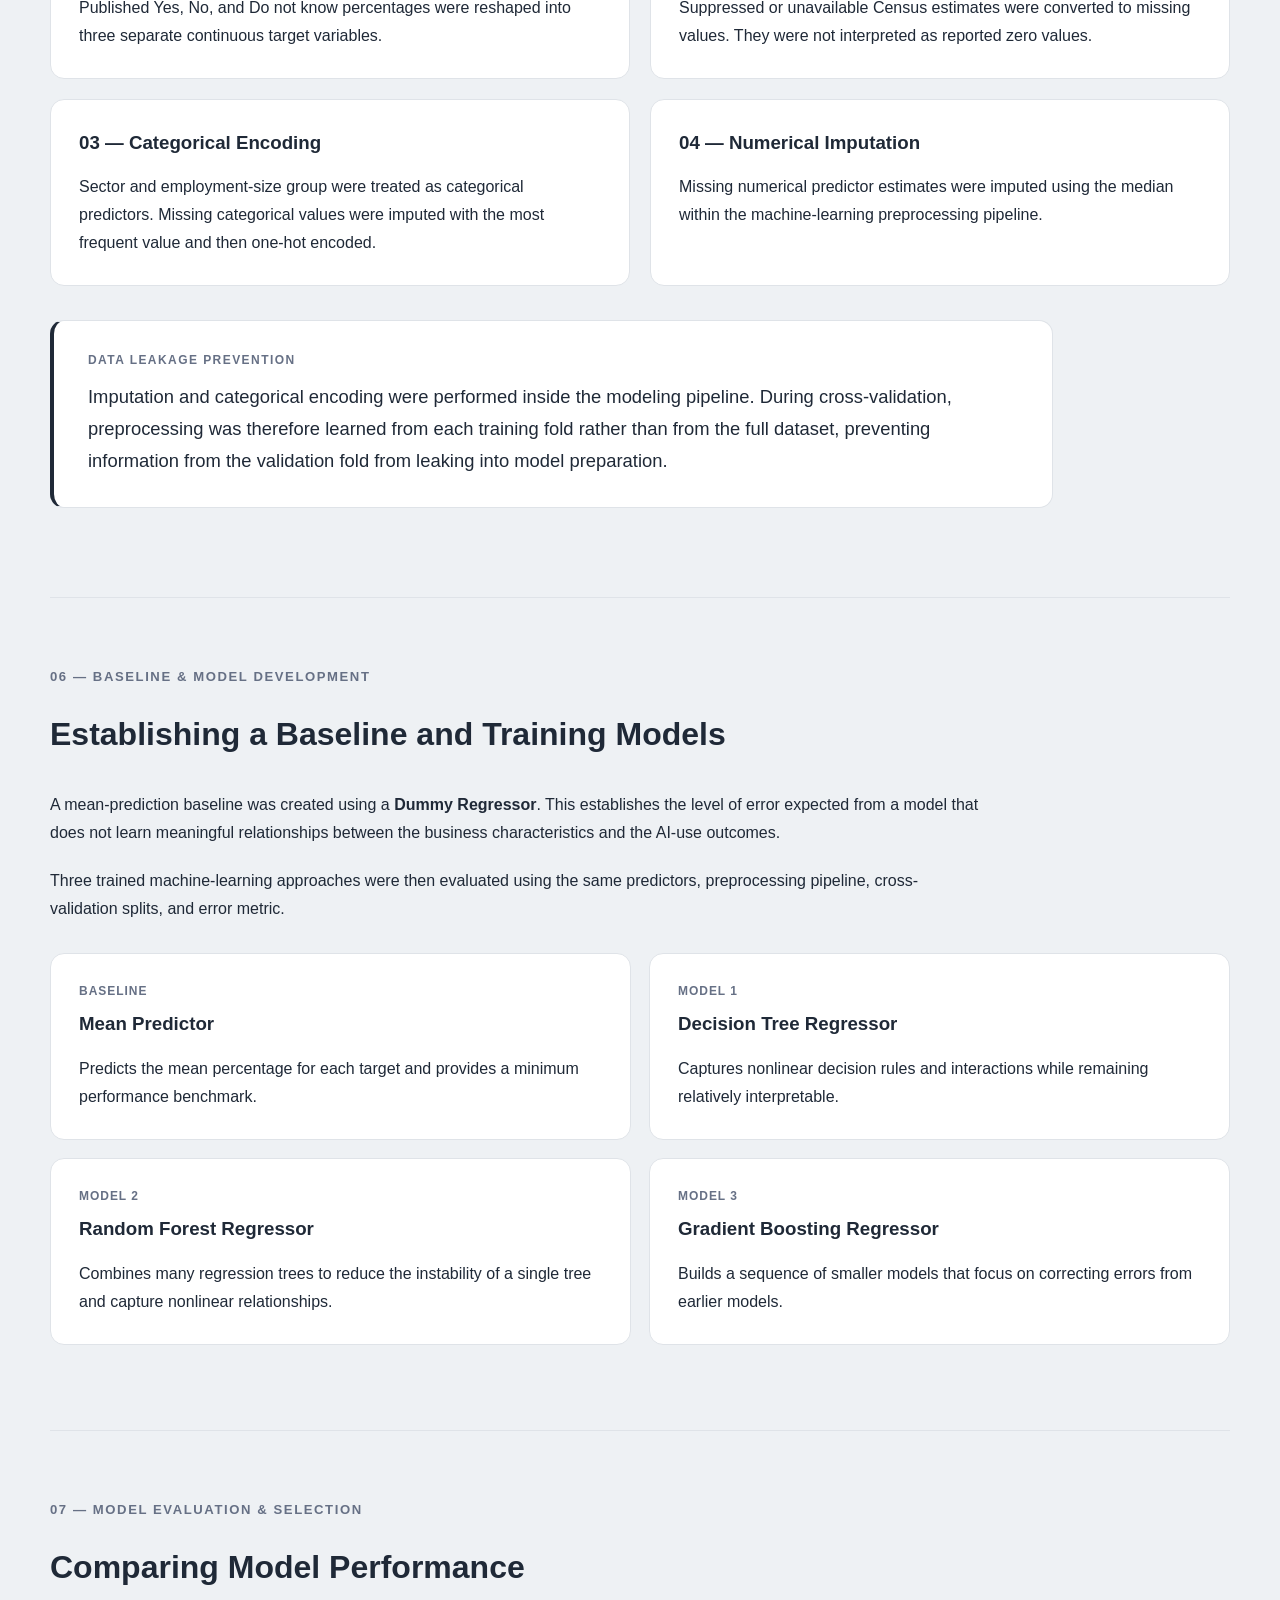
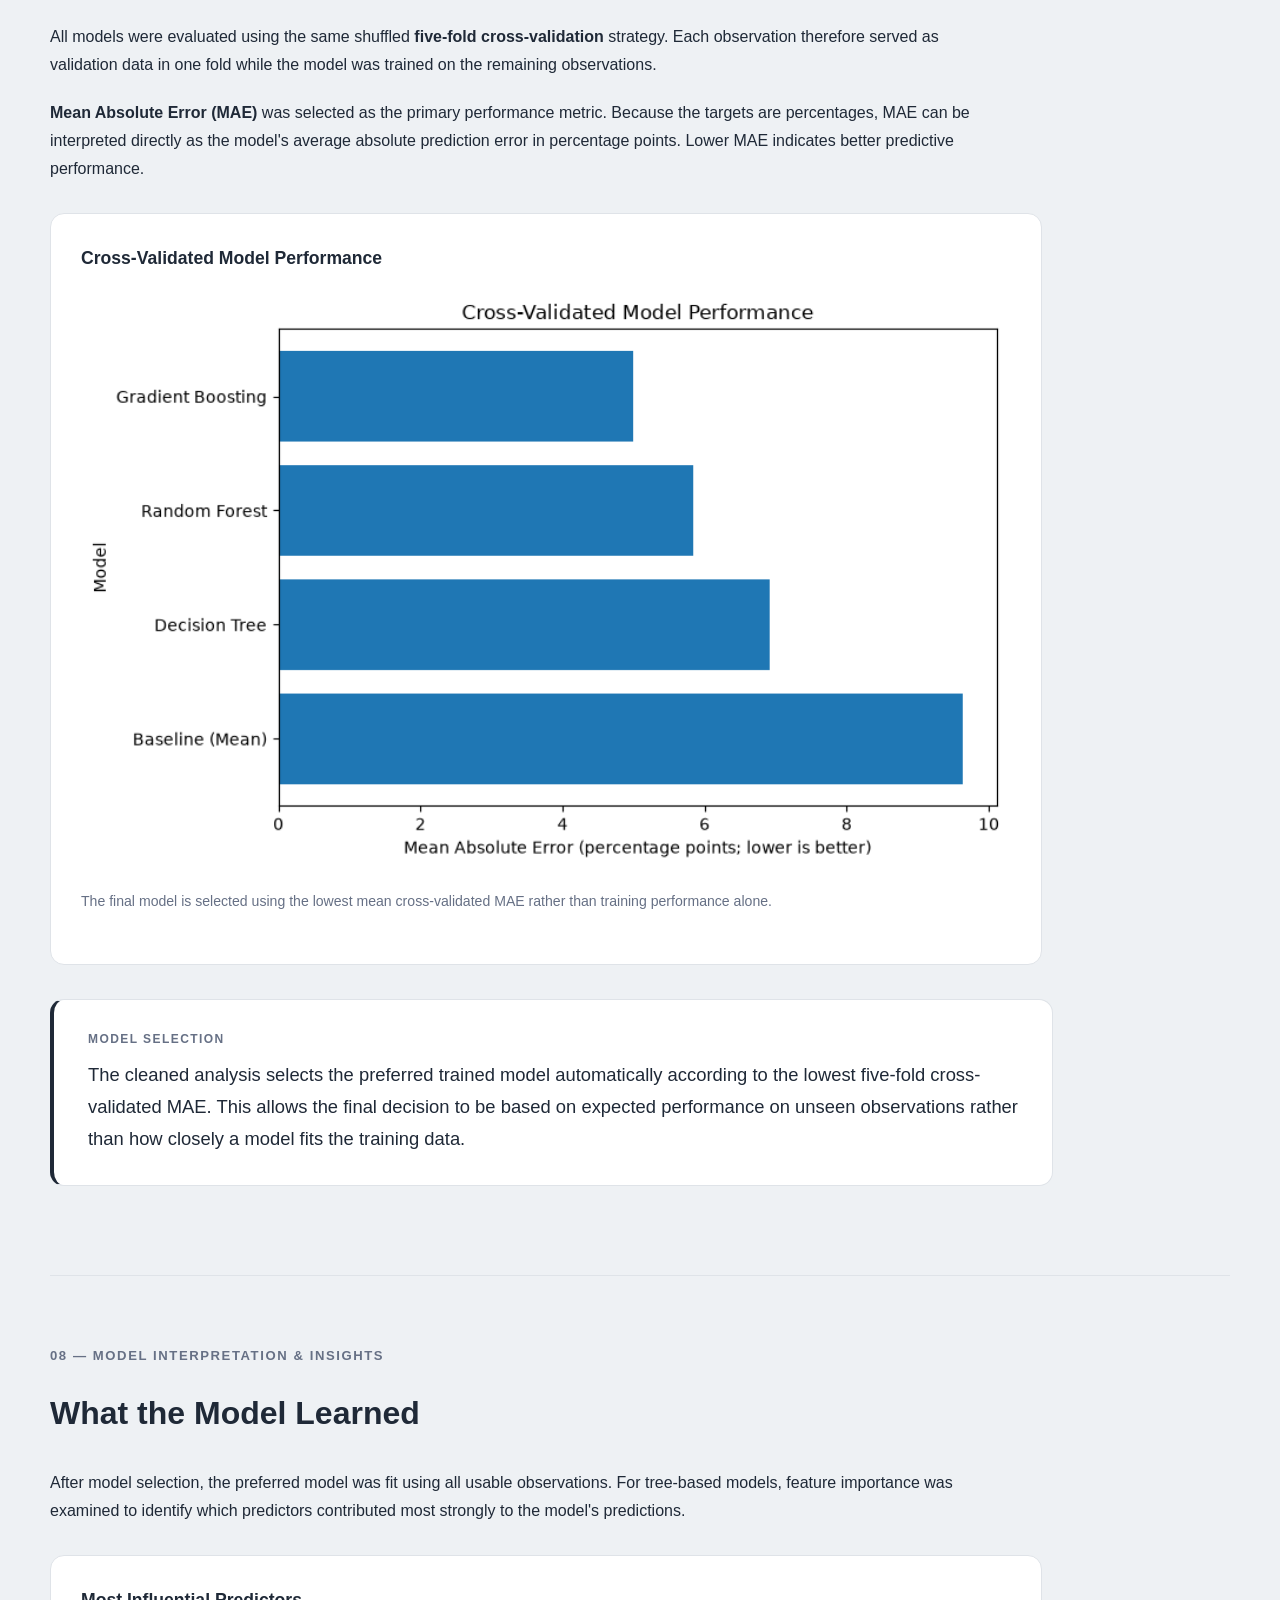
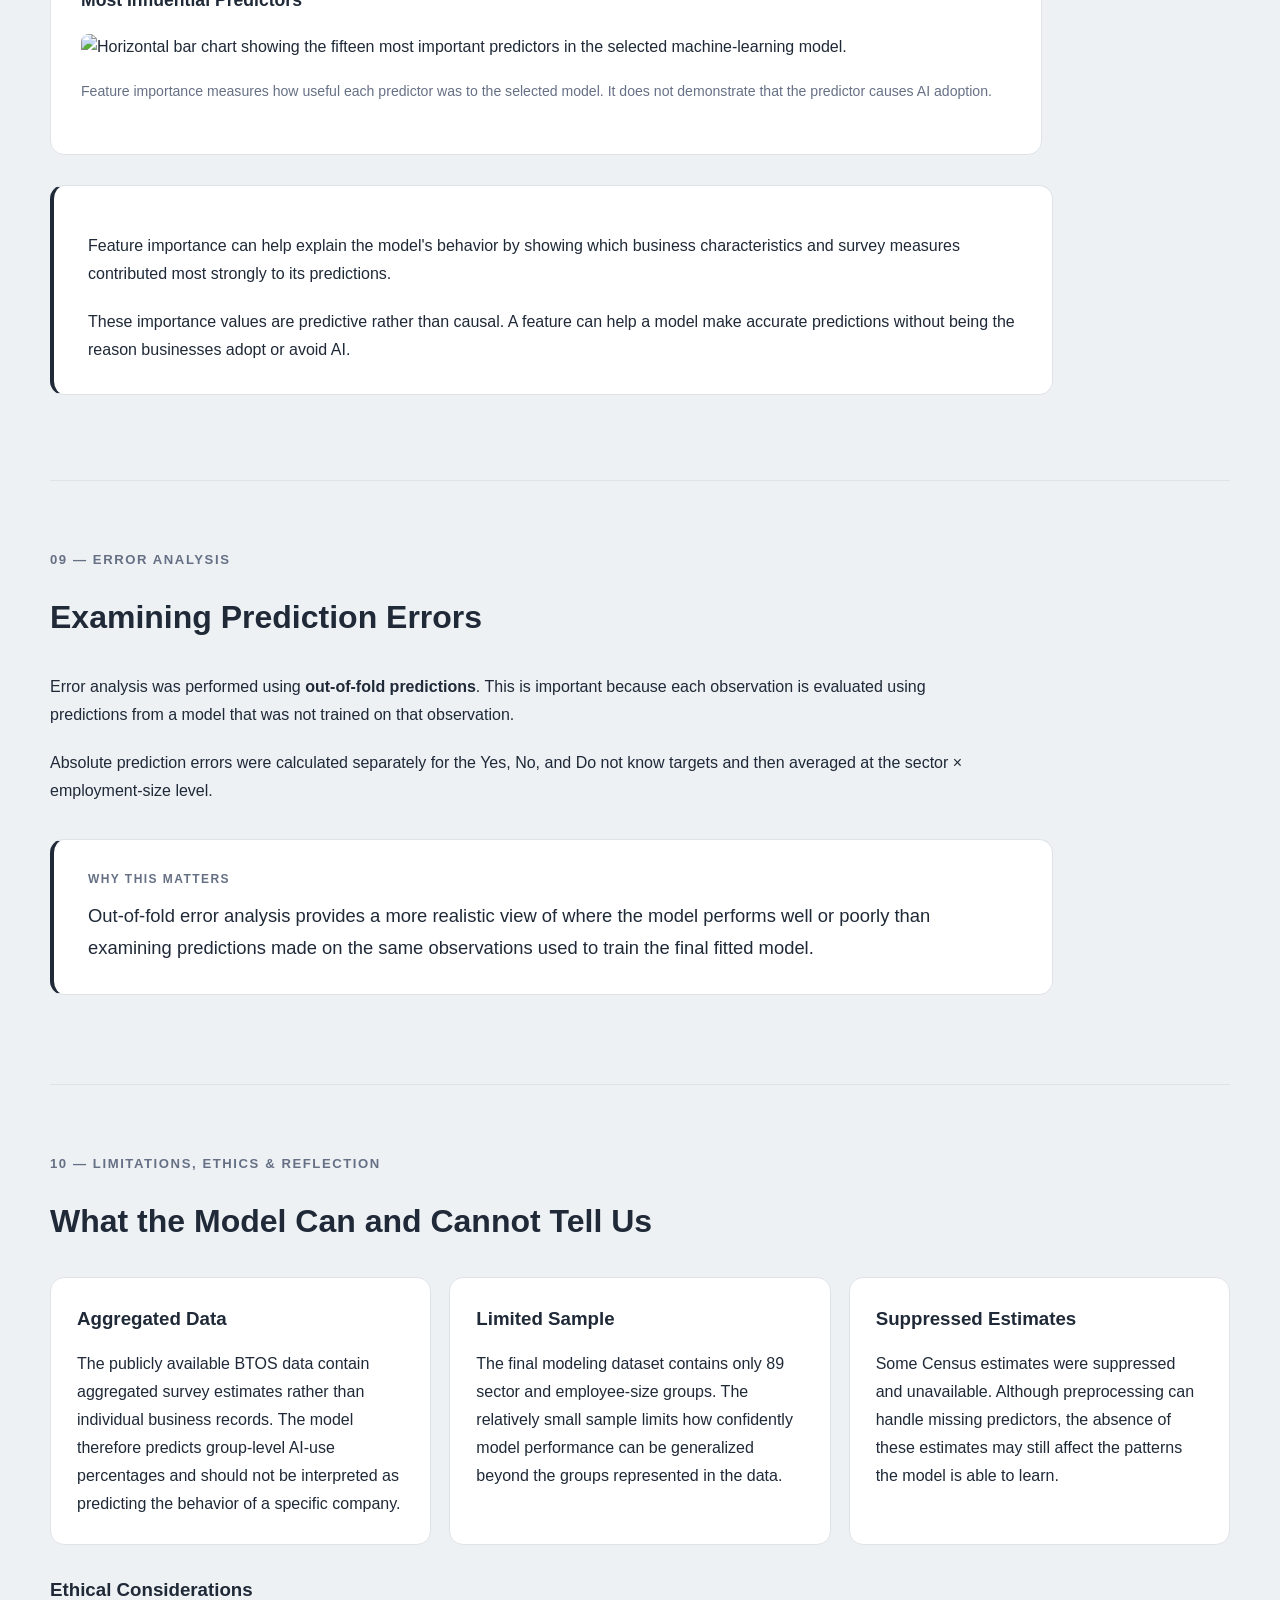
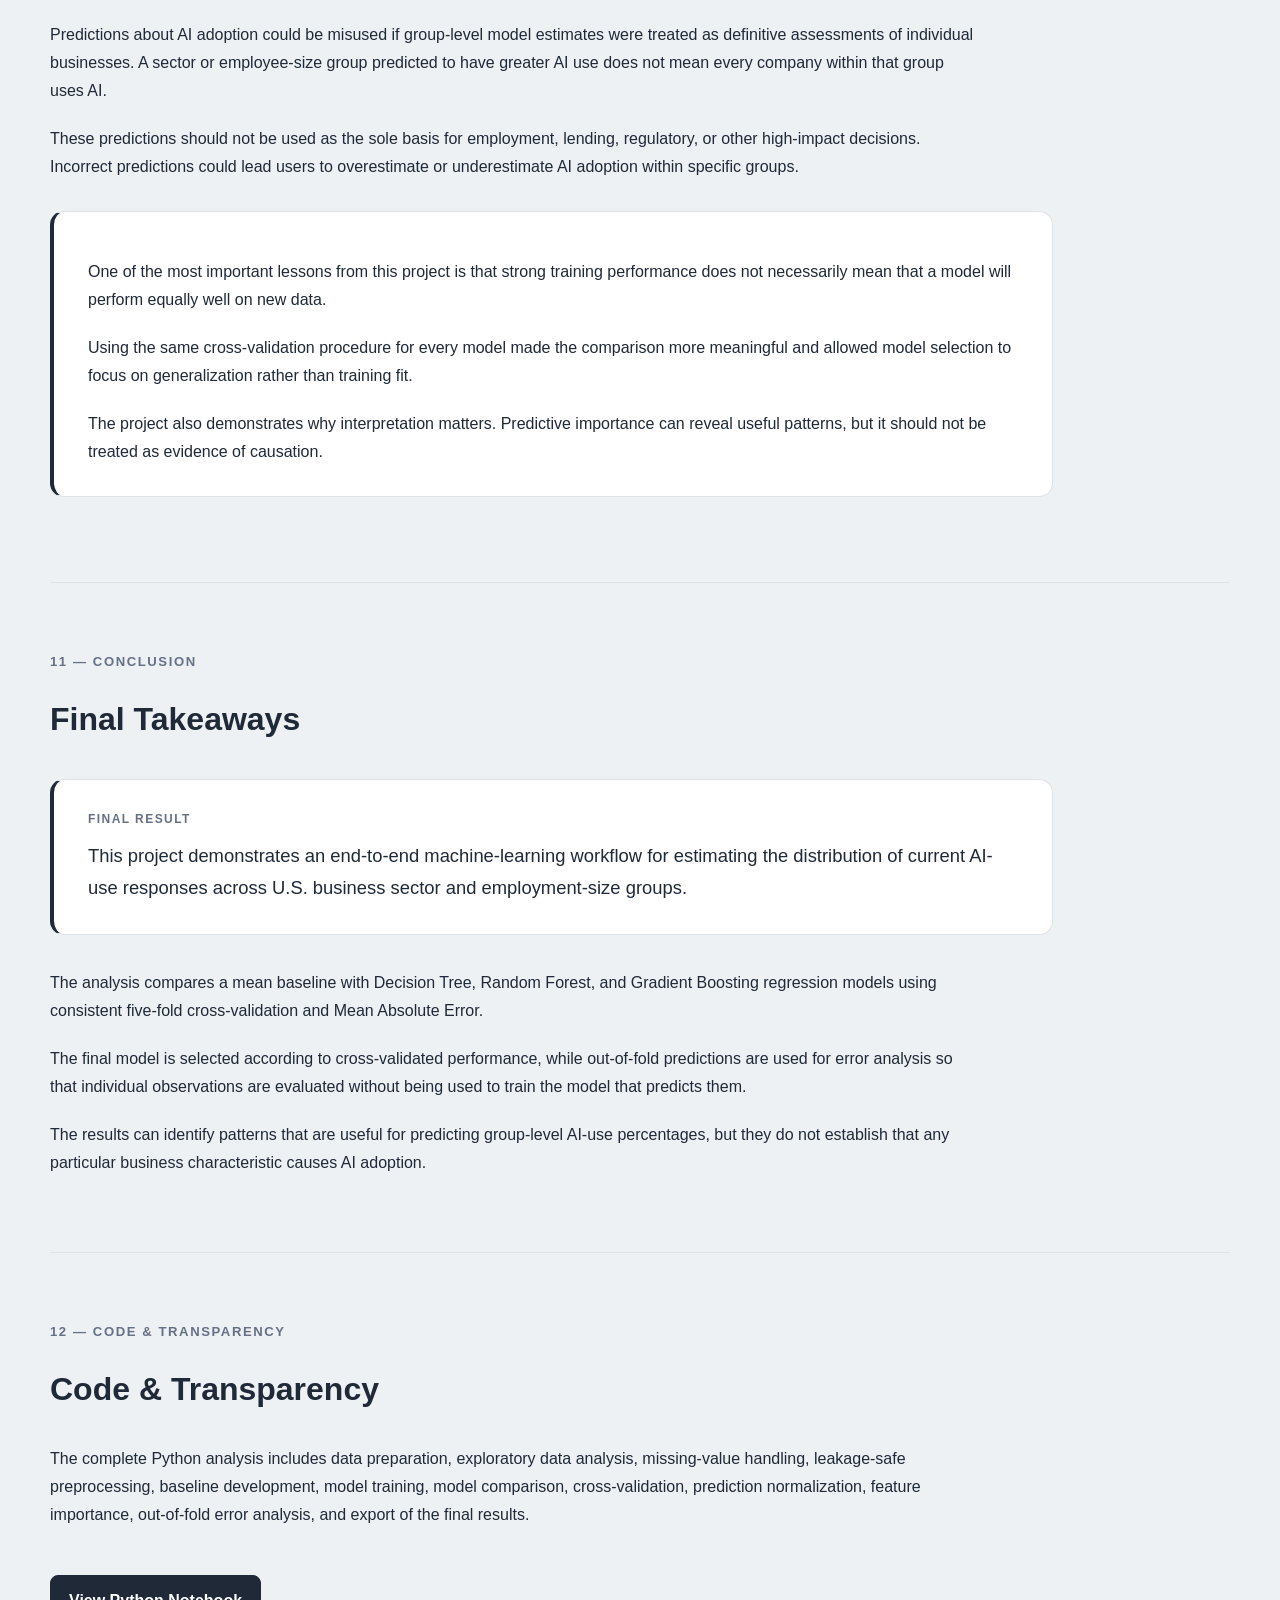
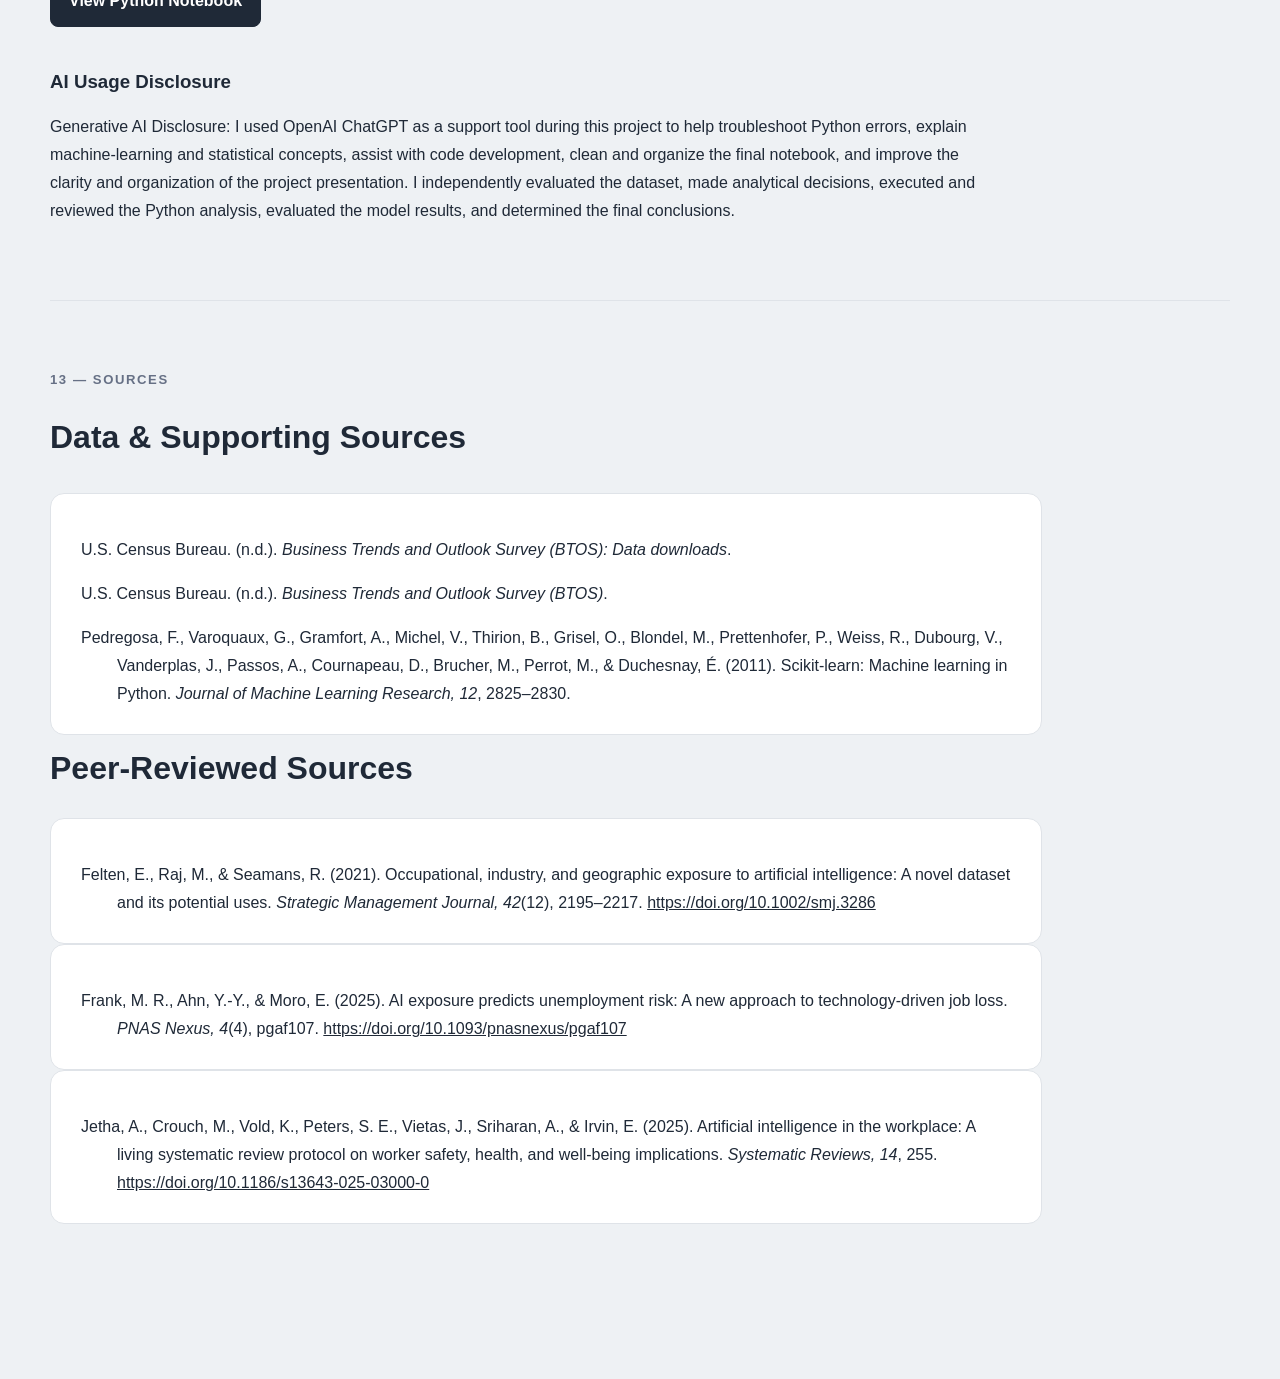
==== commit c563be12: "Update index.html" ====
--- a/projects/ai-business-revenue/index.html
+++ b/projects/ai-business-revenue/index.html
@@ -1108,7 +1108,7 @@
         </div>
 
         <img
-            src="model_comparison_mae.png"
+            src="cross.png"
             alt="Bar chart comparing cross-validated mean absolute error for the baseline, Decision Tree, Random Forest, and Gradient Boosting models."
         >
 
@@ -1455,7 +1455,7 @@
 
         <a
             class="button primary"
-            href="analysis2.ipynb"
+            href="analysis_p2.ipynb"
         >
             View Python Notebook
         </a>
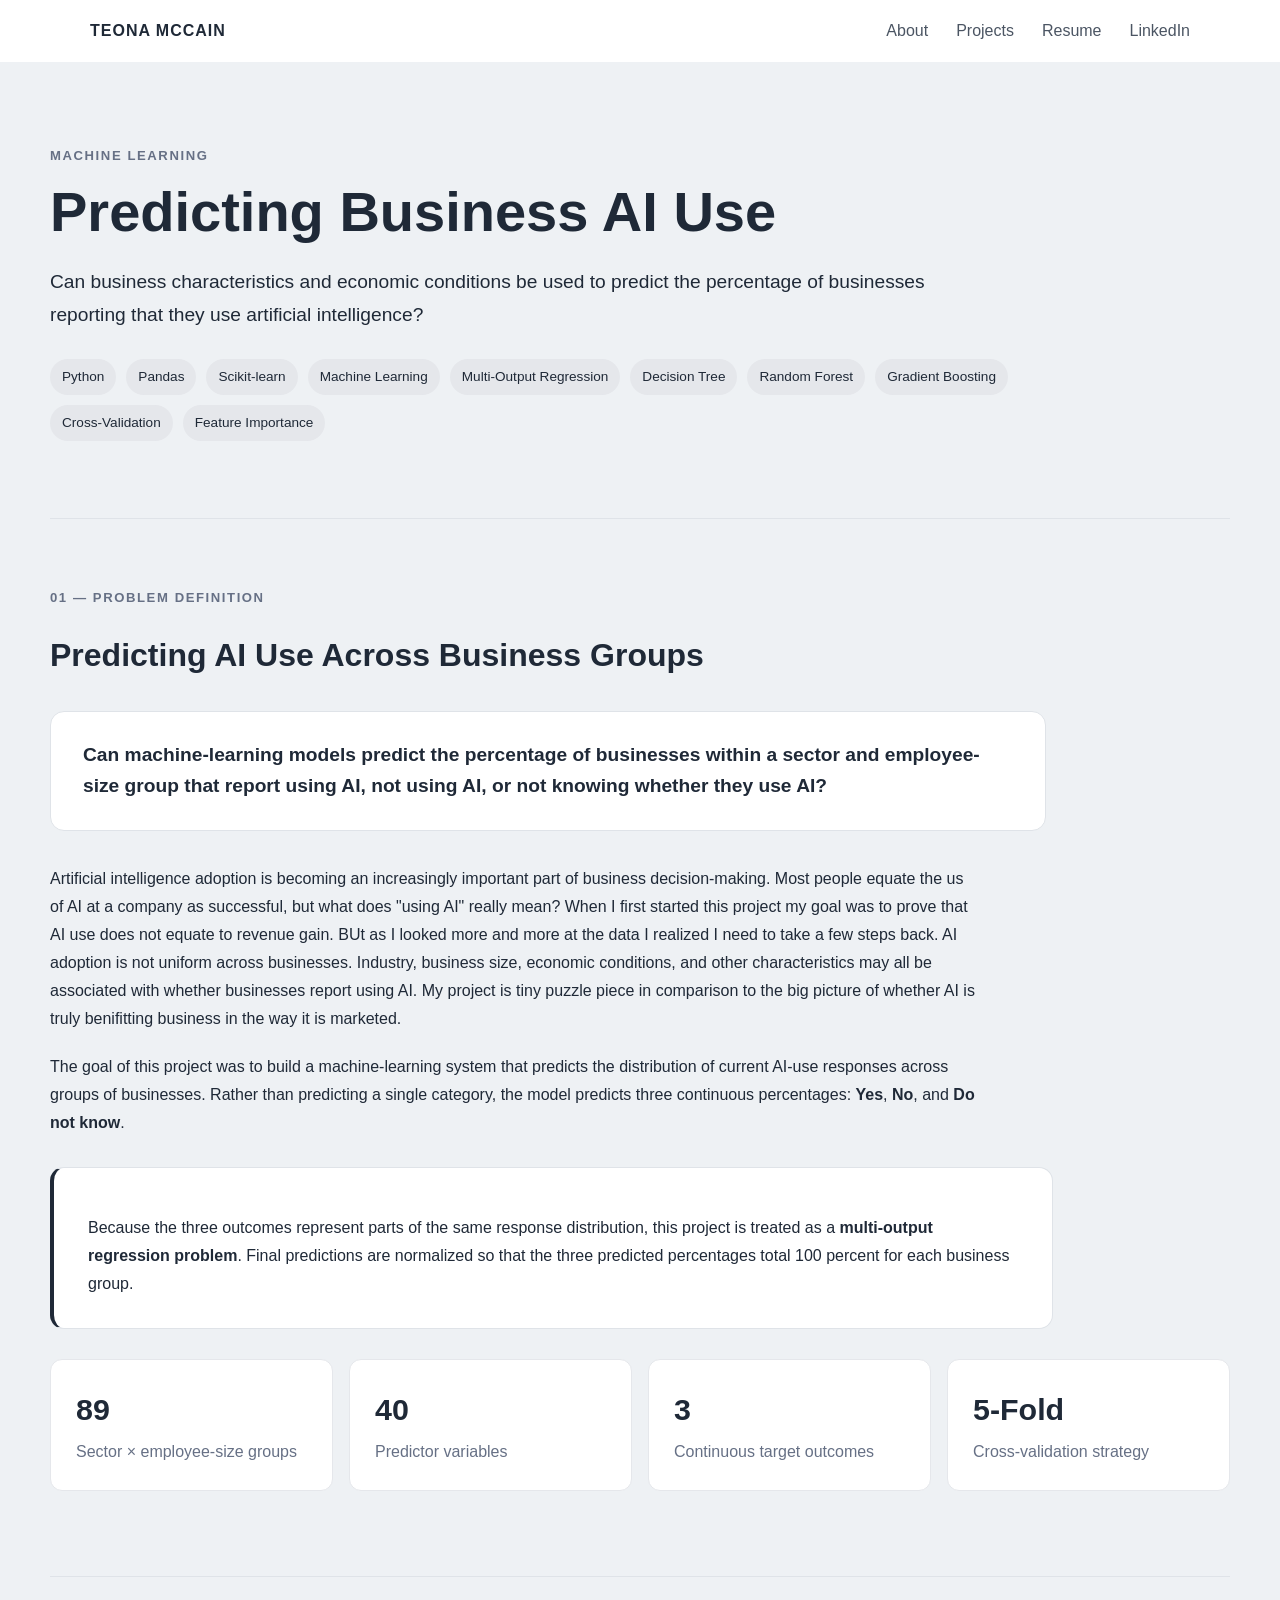
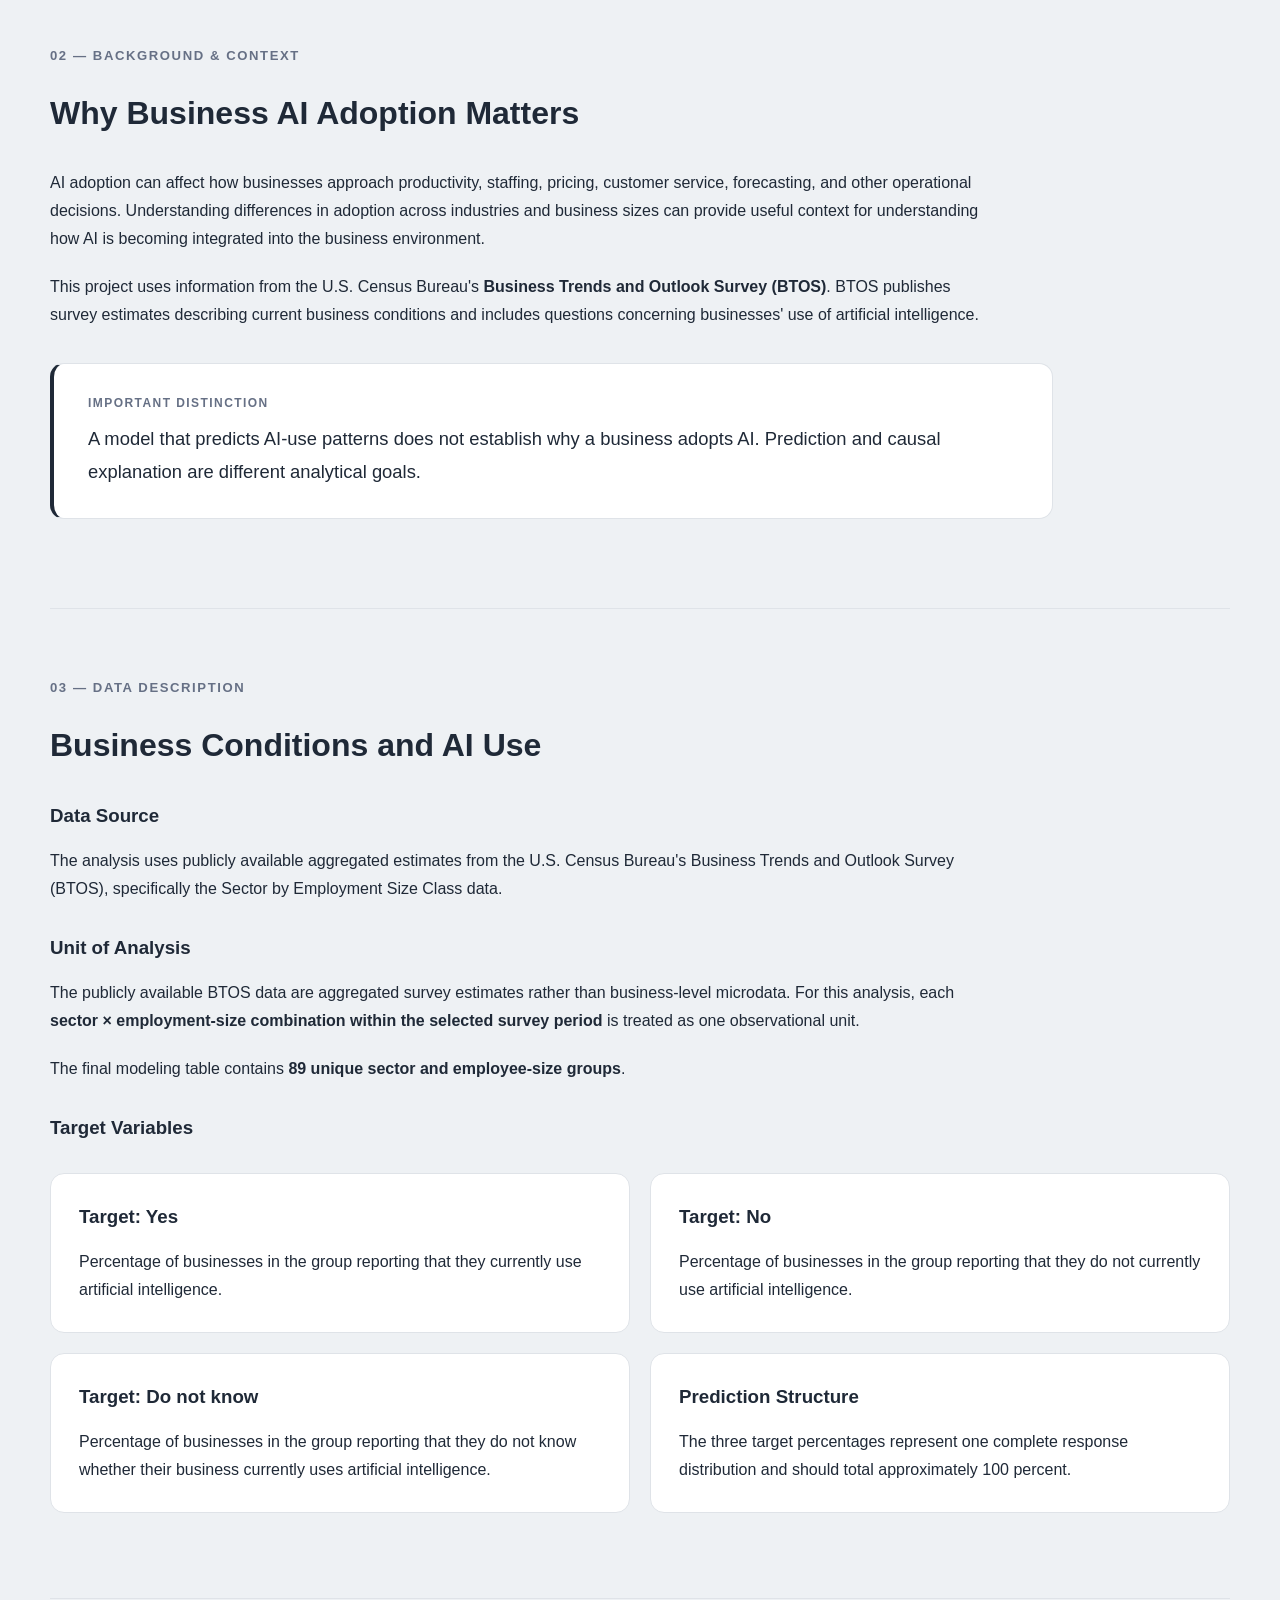
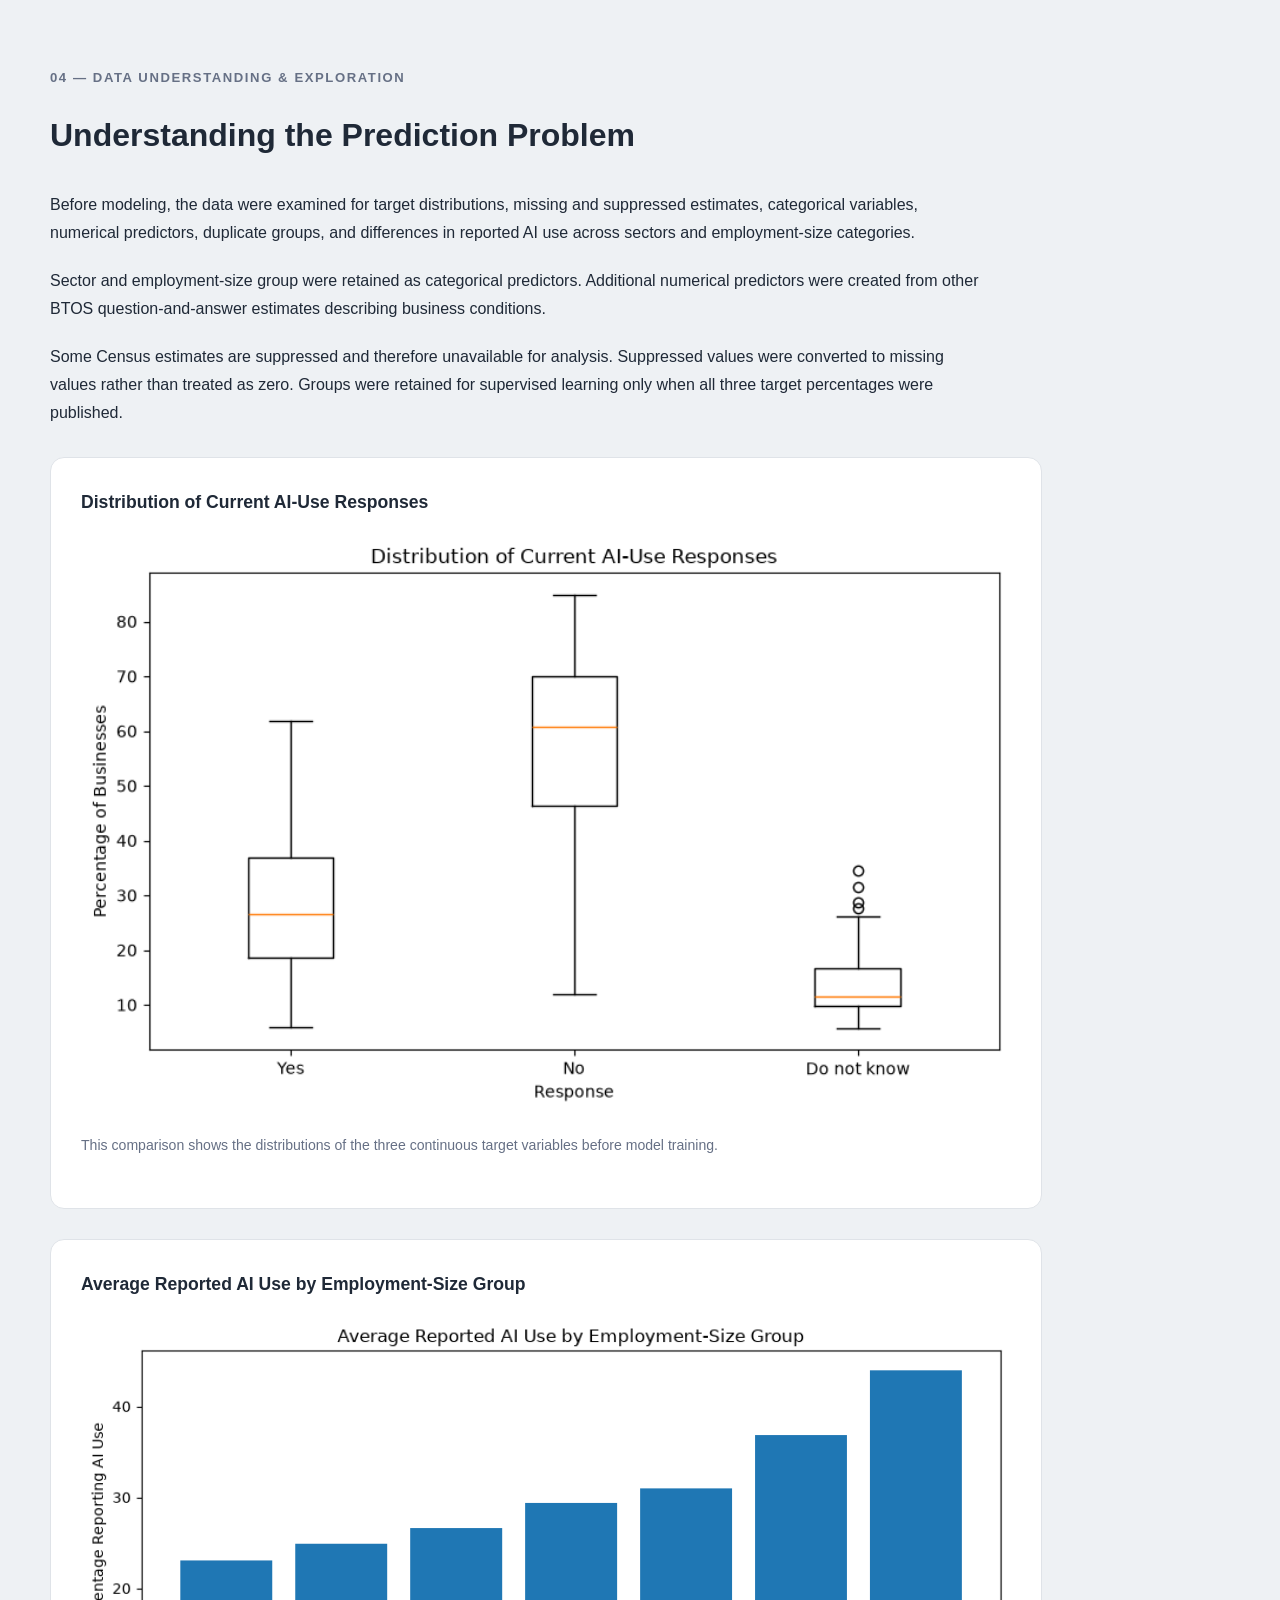
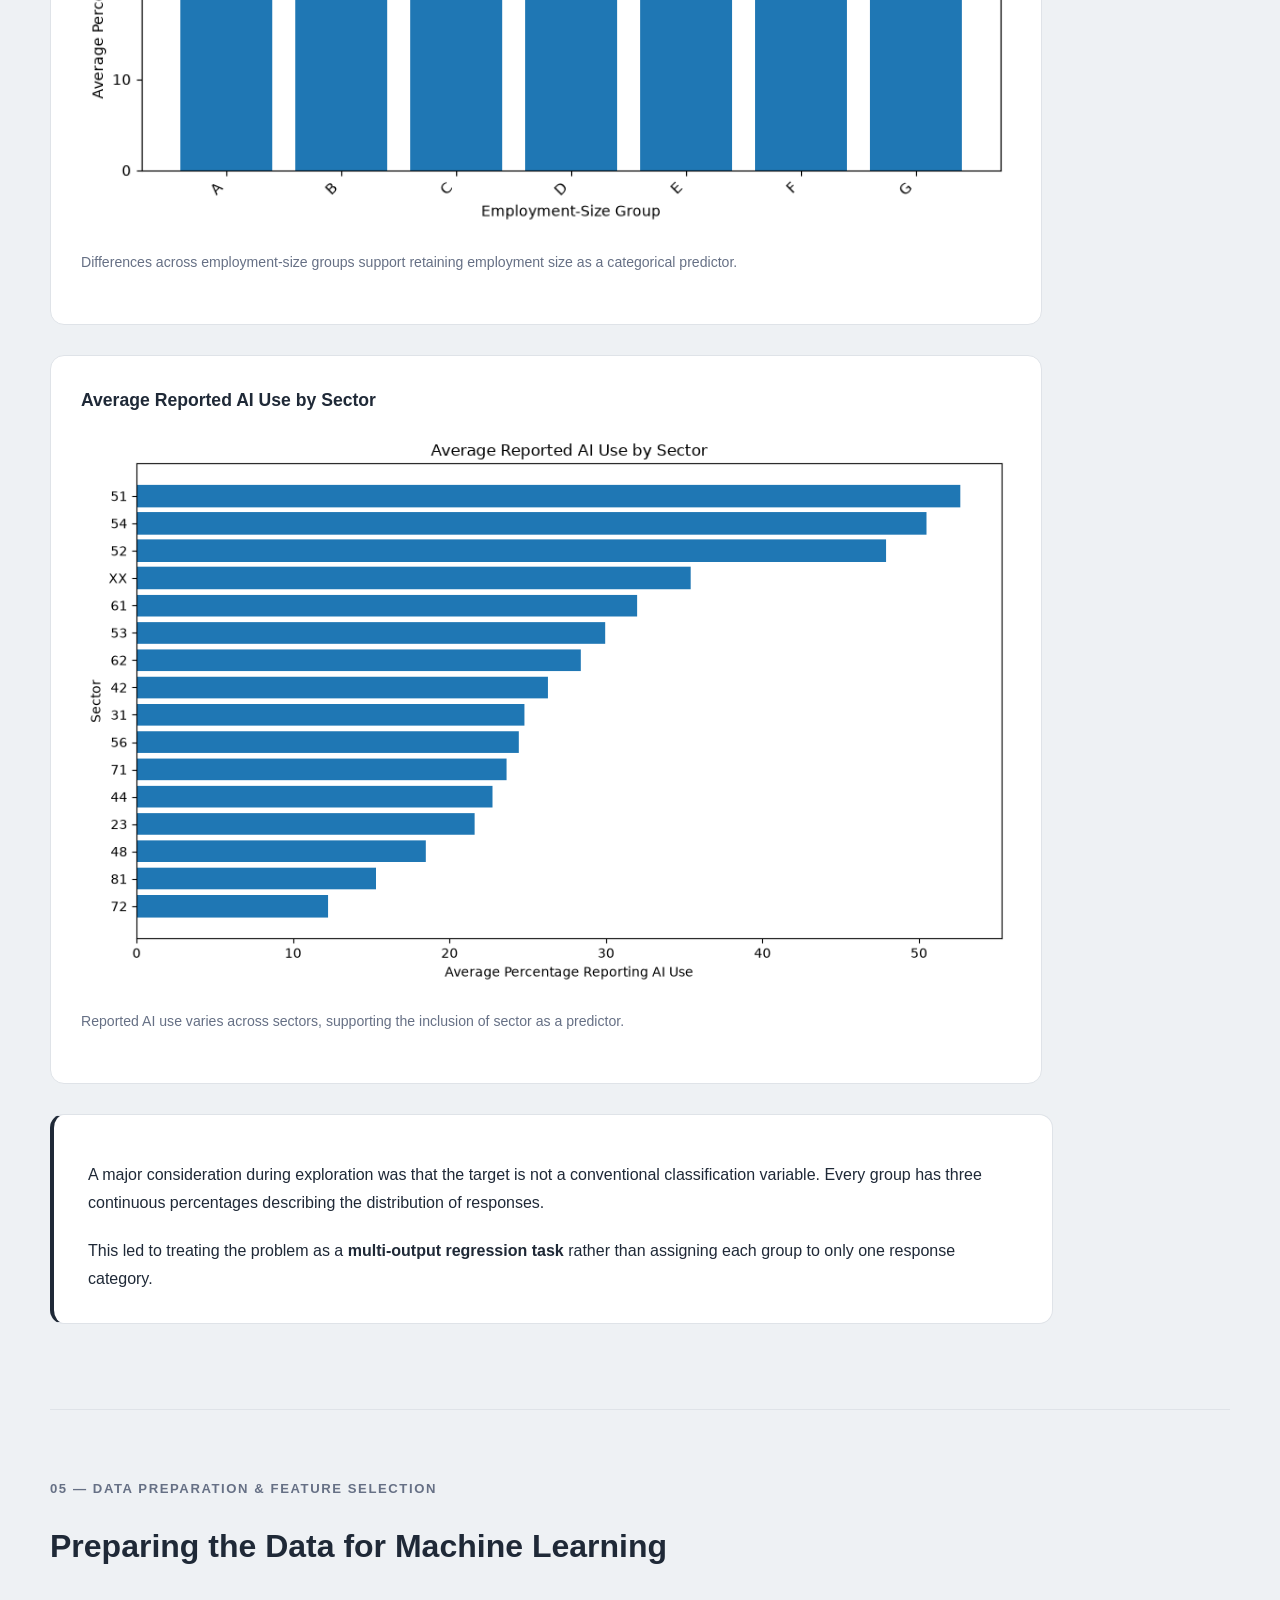
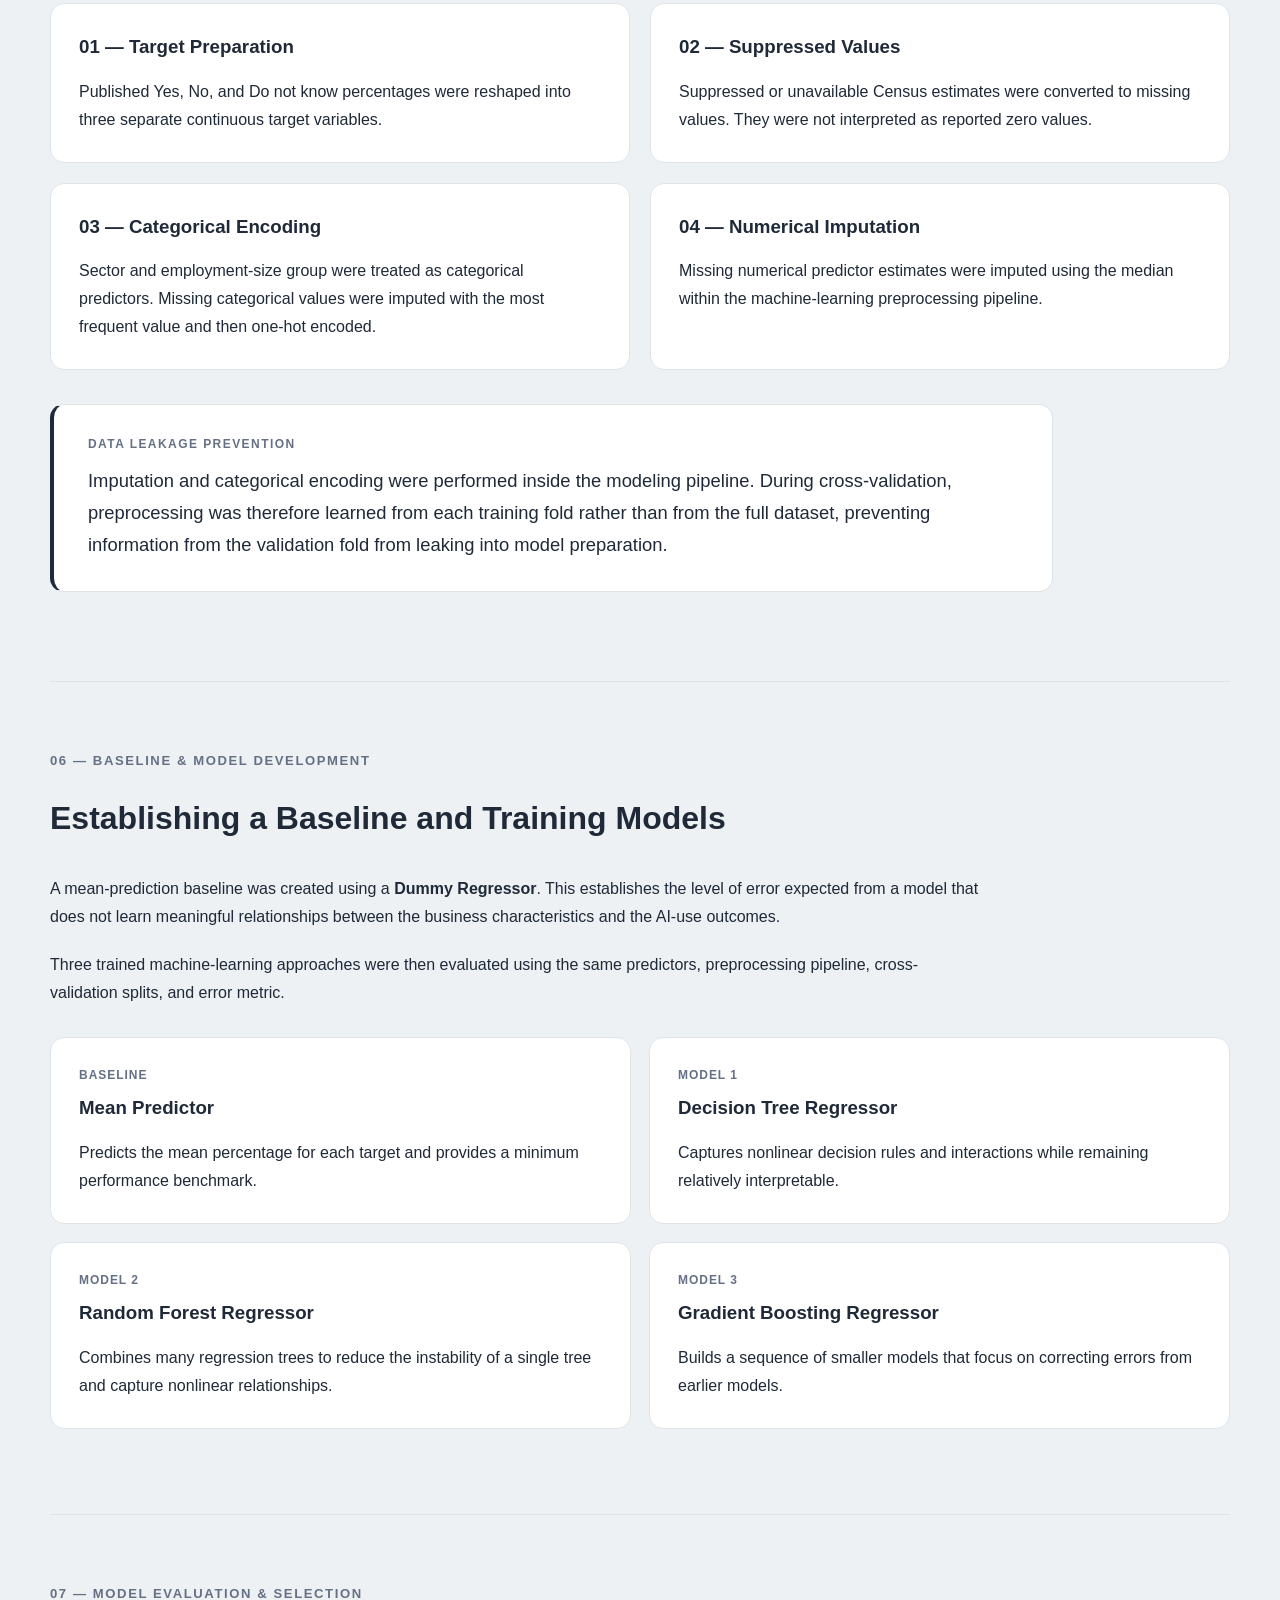
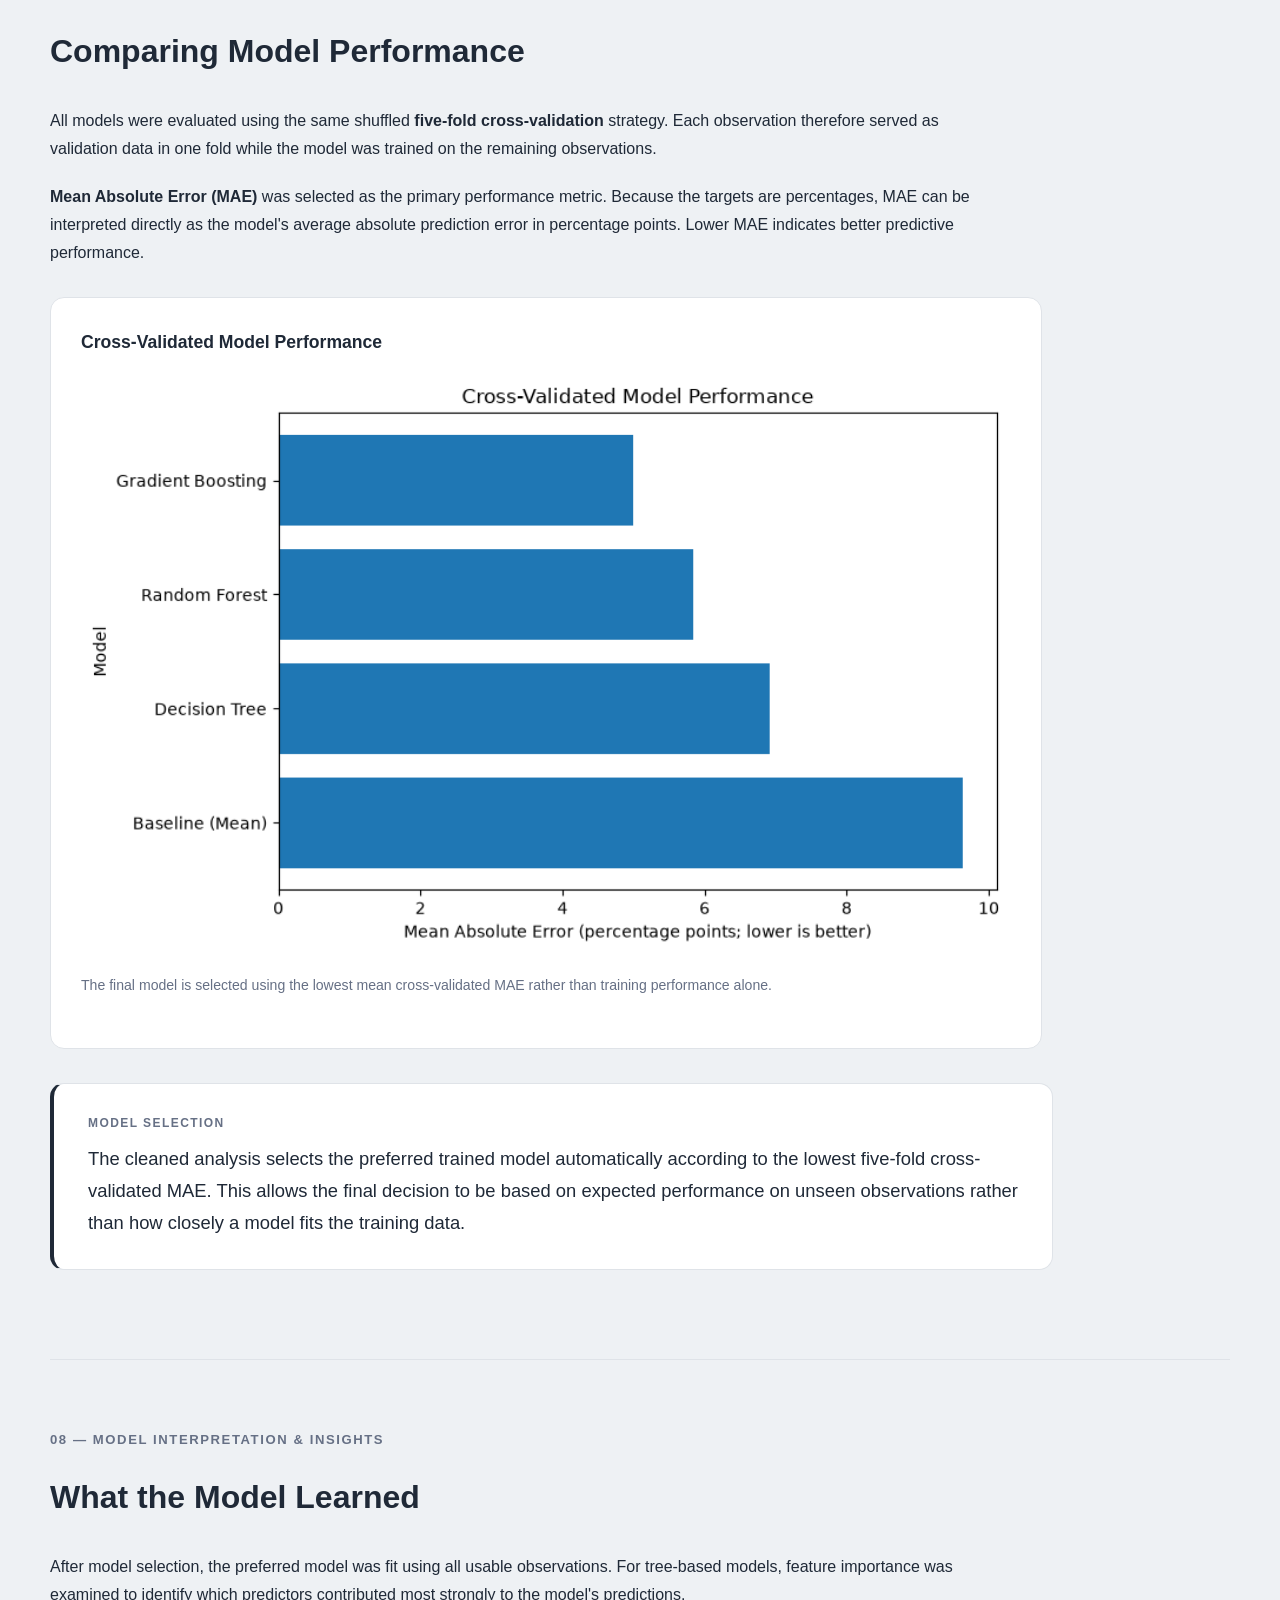
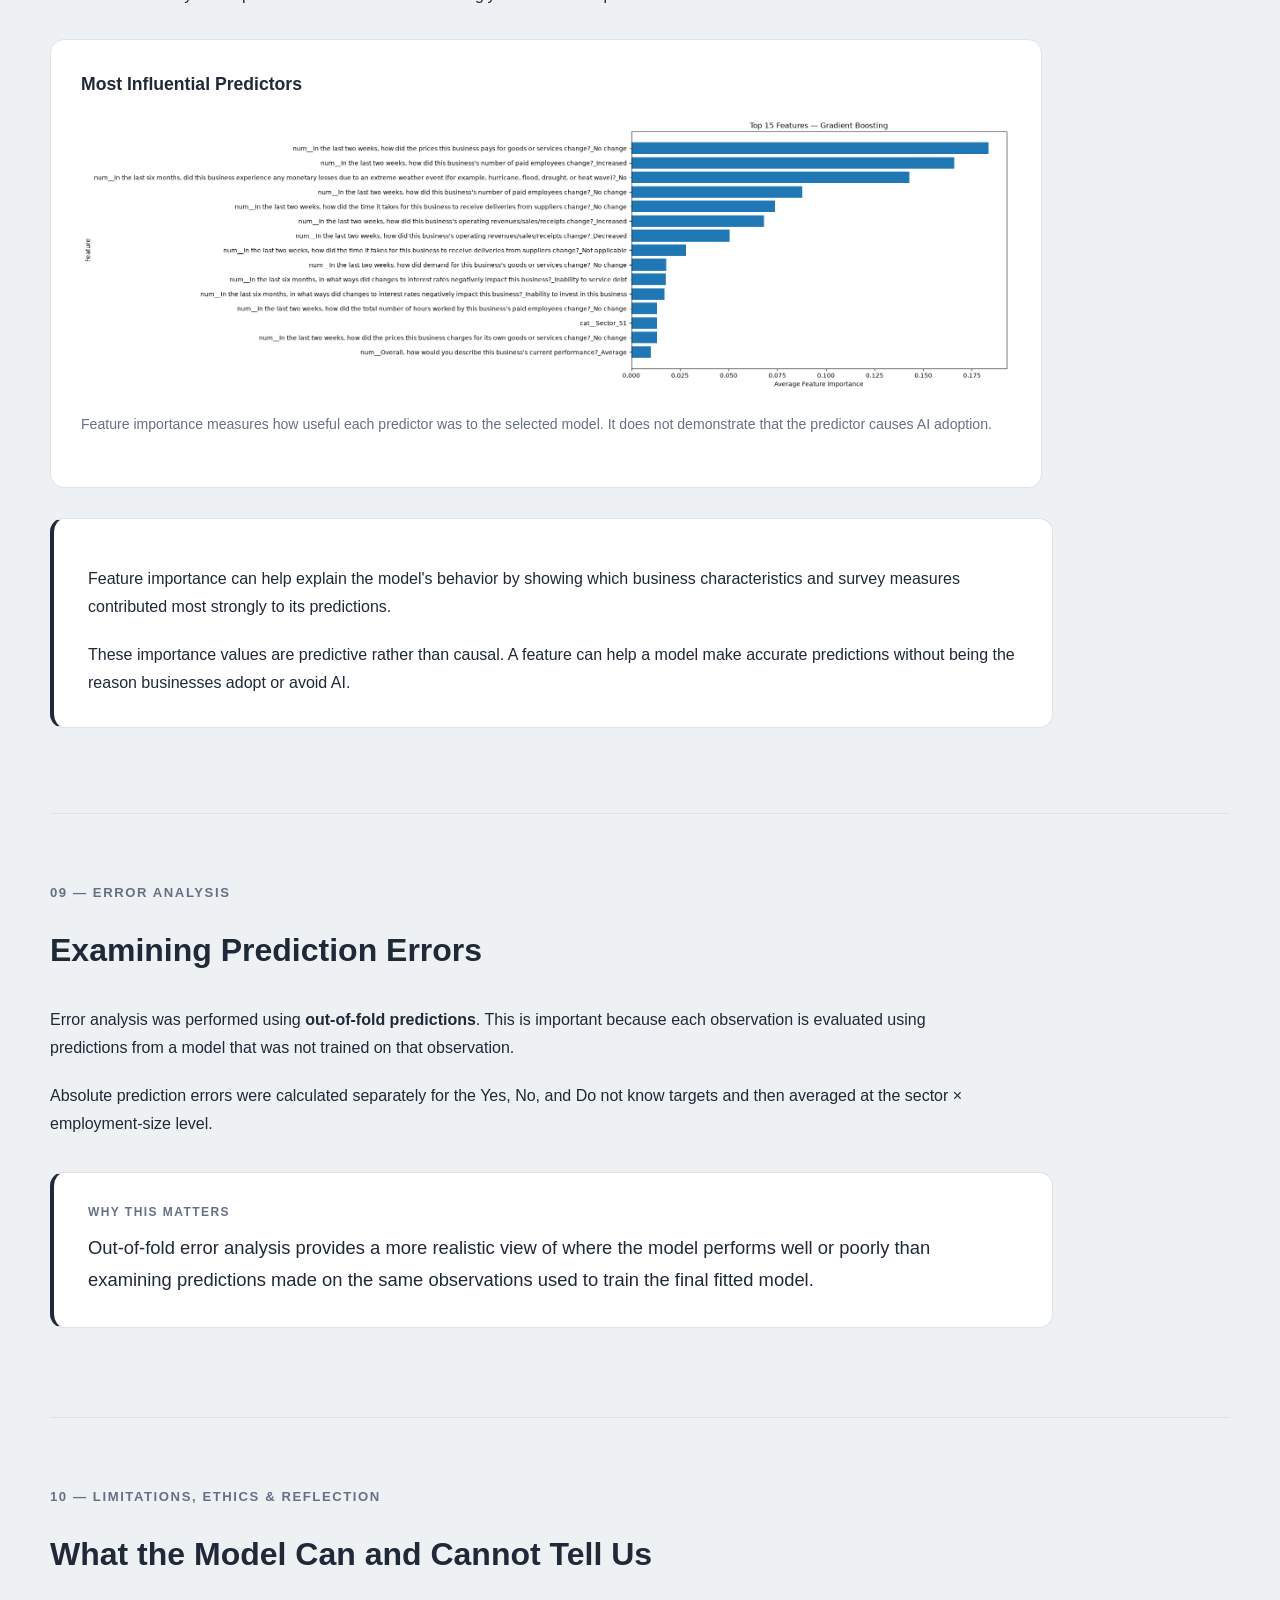
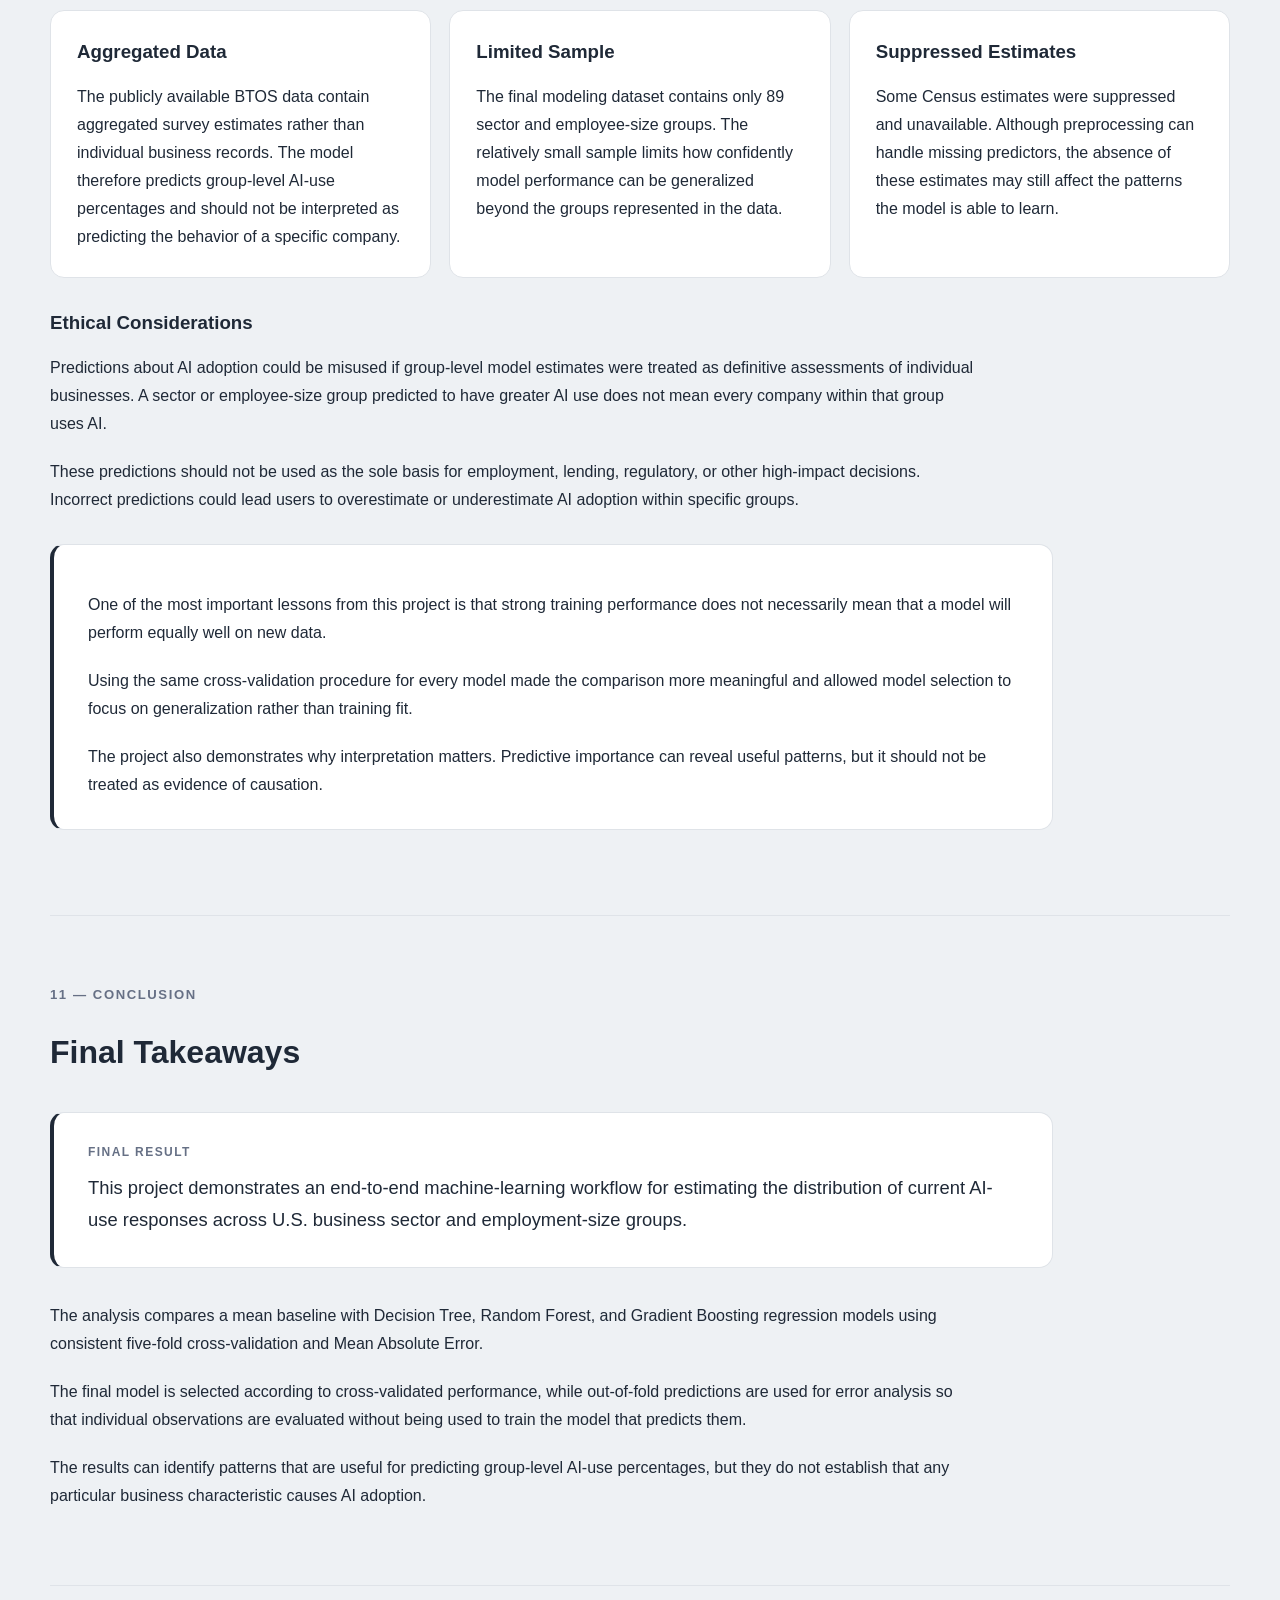
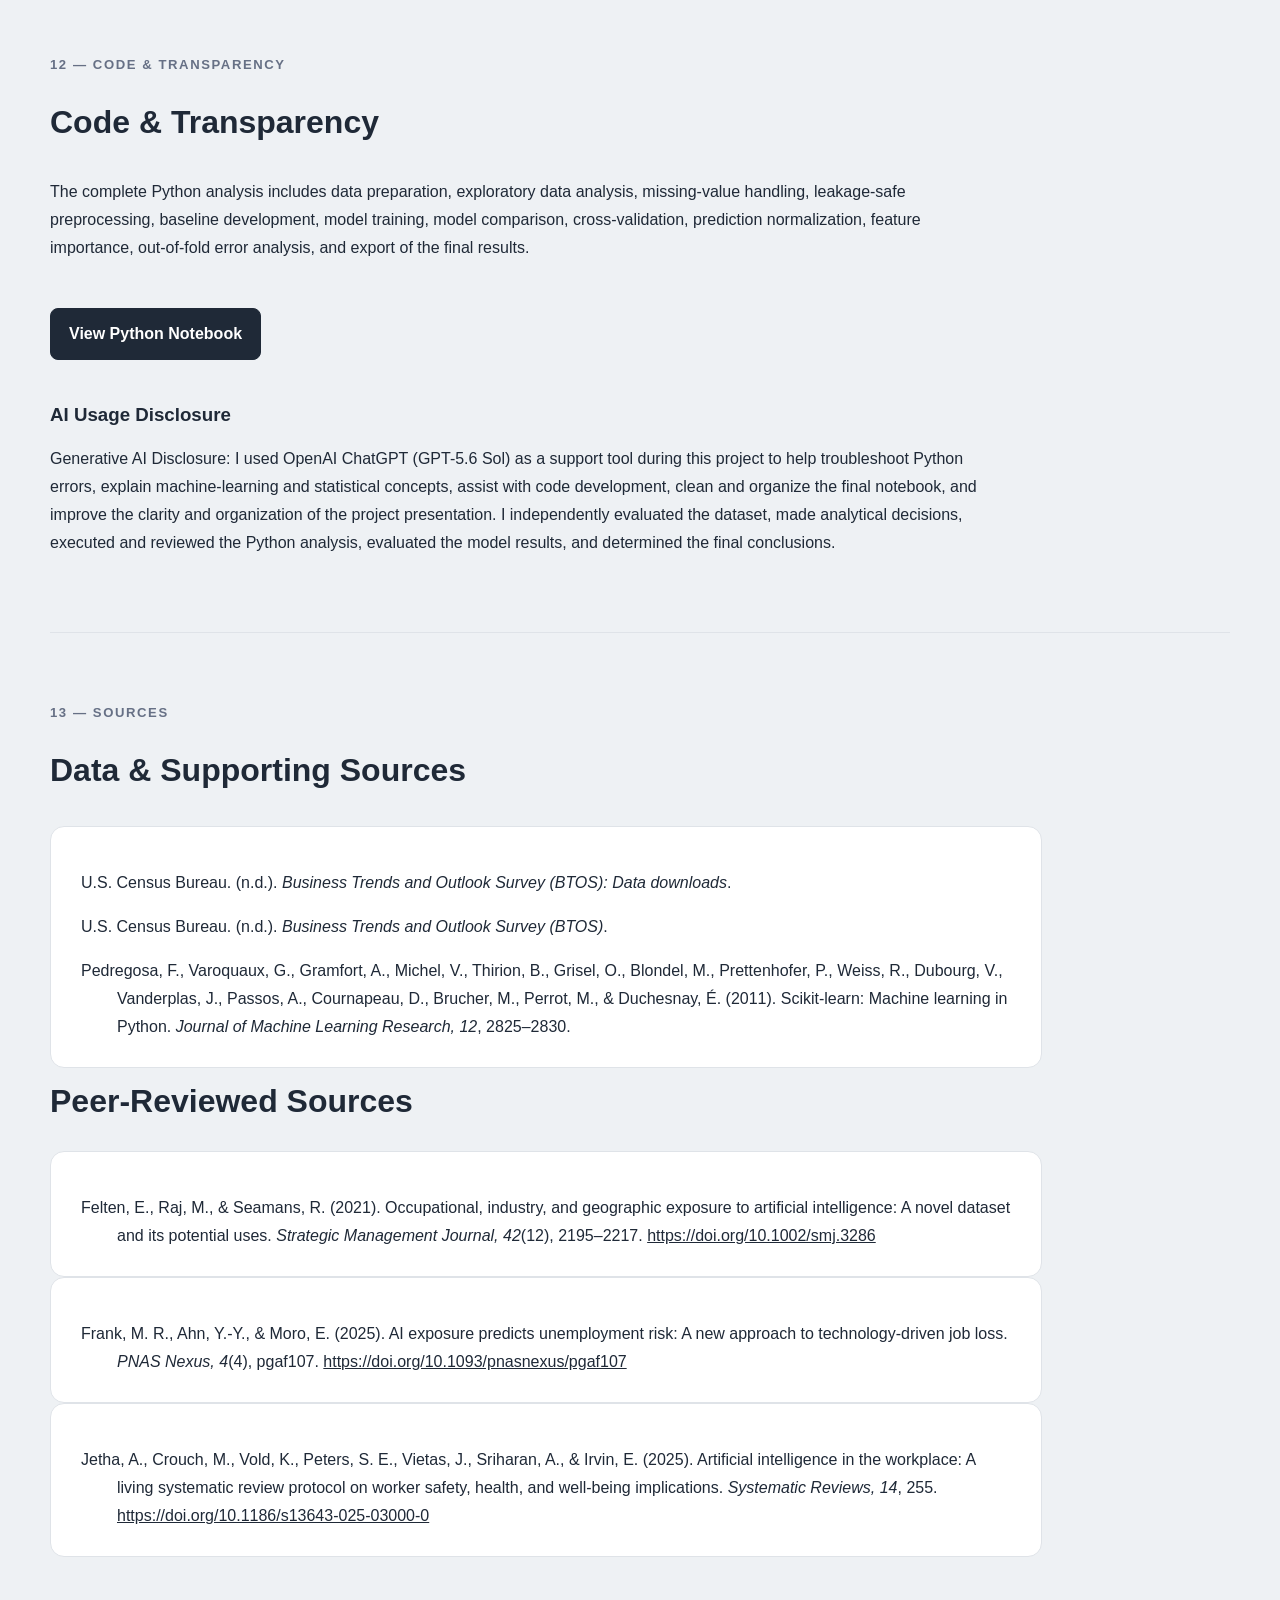
==== commit 04afc741: "Update index.html" ====
--- a/projects/ai-business-revenue/index.html
+++ b/projects/ai-business-revenue/index.html
@@ -527,10 +527,16 @@
 
     <p>
         Artificial intelligence adoption is becoming an increasingly important
-        part of business decision-making. However, adoption is not uniform
+        part of business decision-making. Most people equate the us of AI at a 
+        company as successful, but what does "using AI" really mean? When I 
+        first started this project my goal was to prove that AI use does not 
+        equate to revenue gain. BUt as I looked more and more at the data I realized
+        I need to take a few steps back. AI adoption is not uniform
         across businesses. Industry, business size, economic conditions, and
         other characteristics may all be associated with whether businesses
-        report using AI.
+        report using AI. My project is tiny puzzle piece in comparison to the
+        big picture of whether AI is truly benifitting business in the way it 
+        is marketed. 
     </p>
 
     <p>
@@ -1173,7 +1179,7 @@
         </div>
 
         <img
-            src="feature_importance.png"
+            src="gradbo.png"
             alt="Horizontal bar chart showing the fifteen most important predictors in the selected machine-learning model."
         >
 
@@ -1468,7 +1474,7 @@
     </h3>
 
     <p>
-        Generative AI Disclosure: I used OpenAI ChatGPT as a support tool
+        Generative AI Disclosure: I used OpenAI ChatGPT (GPT-5.6 Sol) as a support tool
         during this project to help troubleshoot Python errors, explain
         machine-learning and statistical concepts, assist with code
         development, clean and organize the final notebook, and improve the
